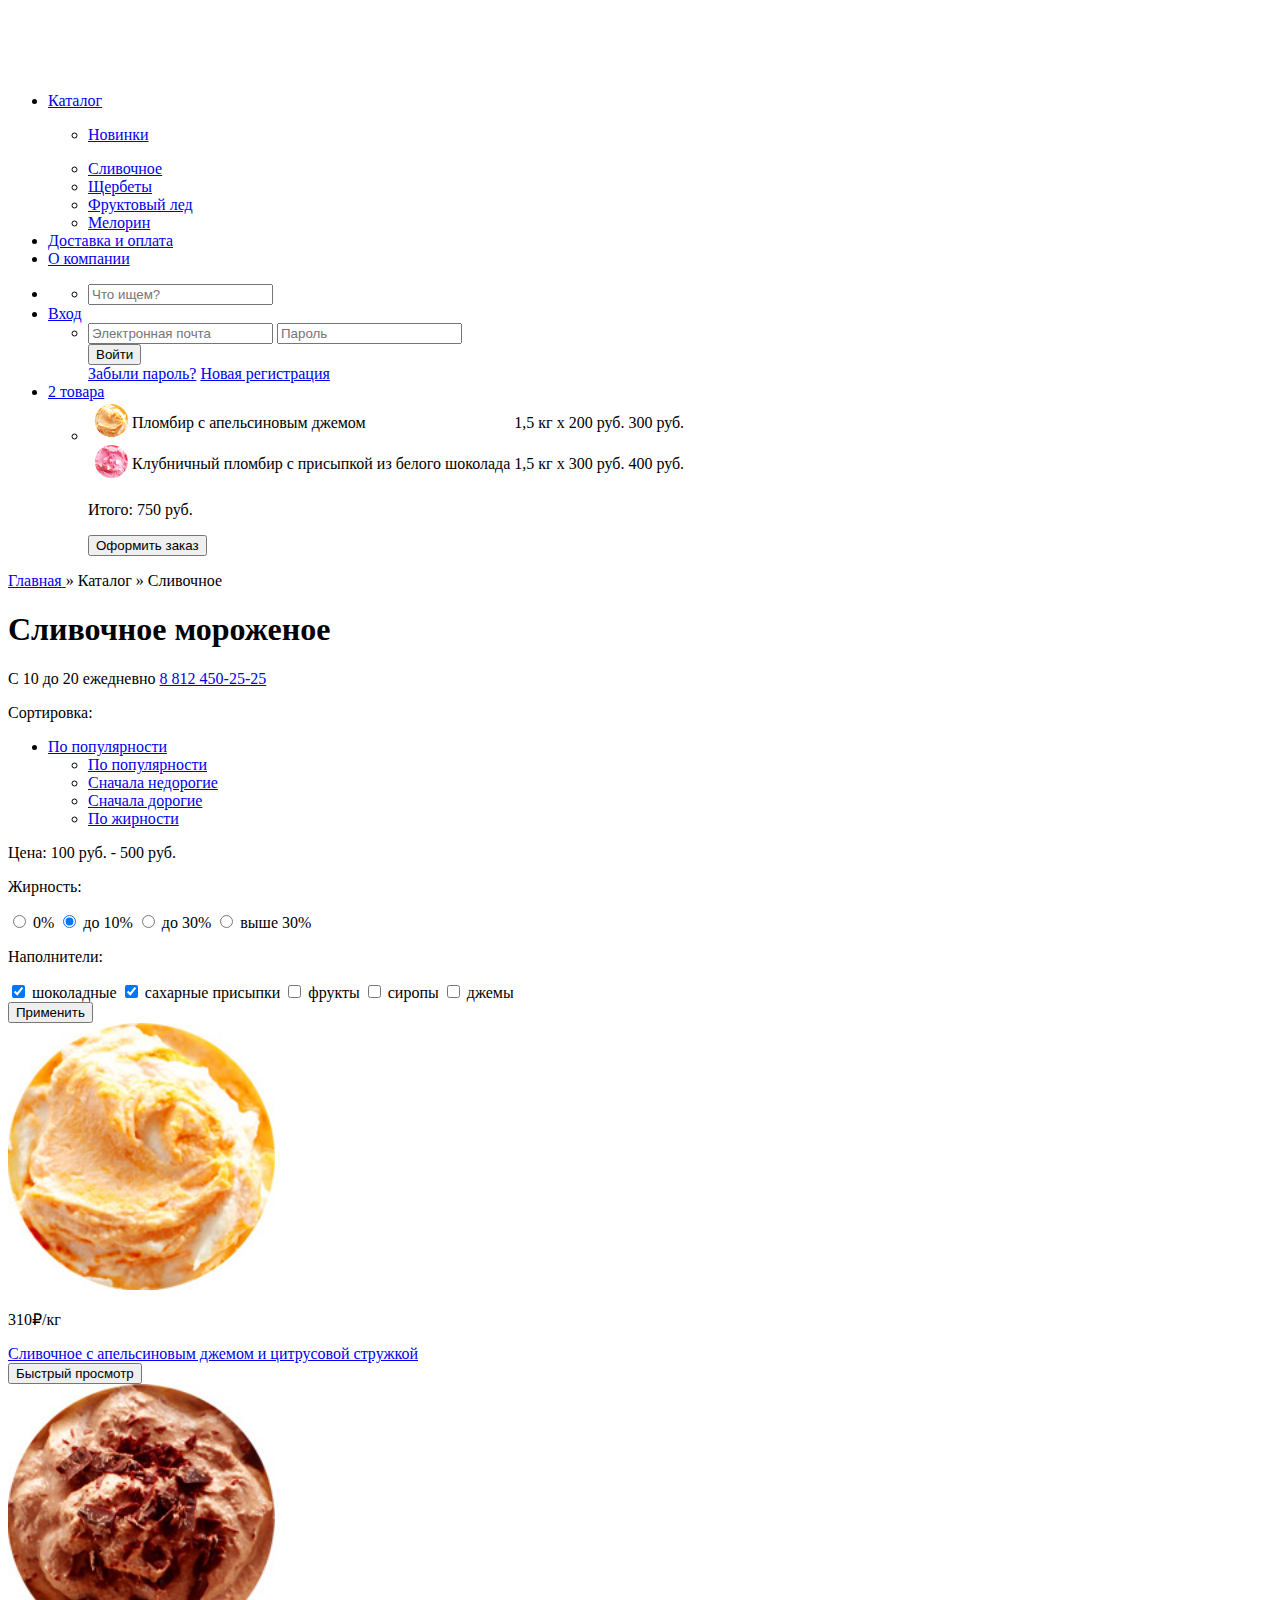
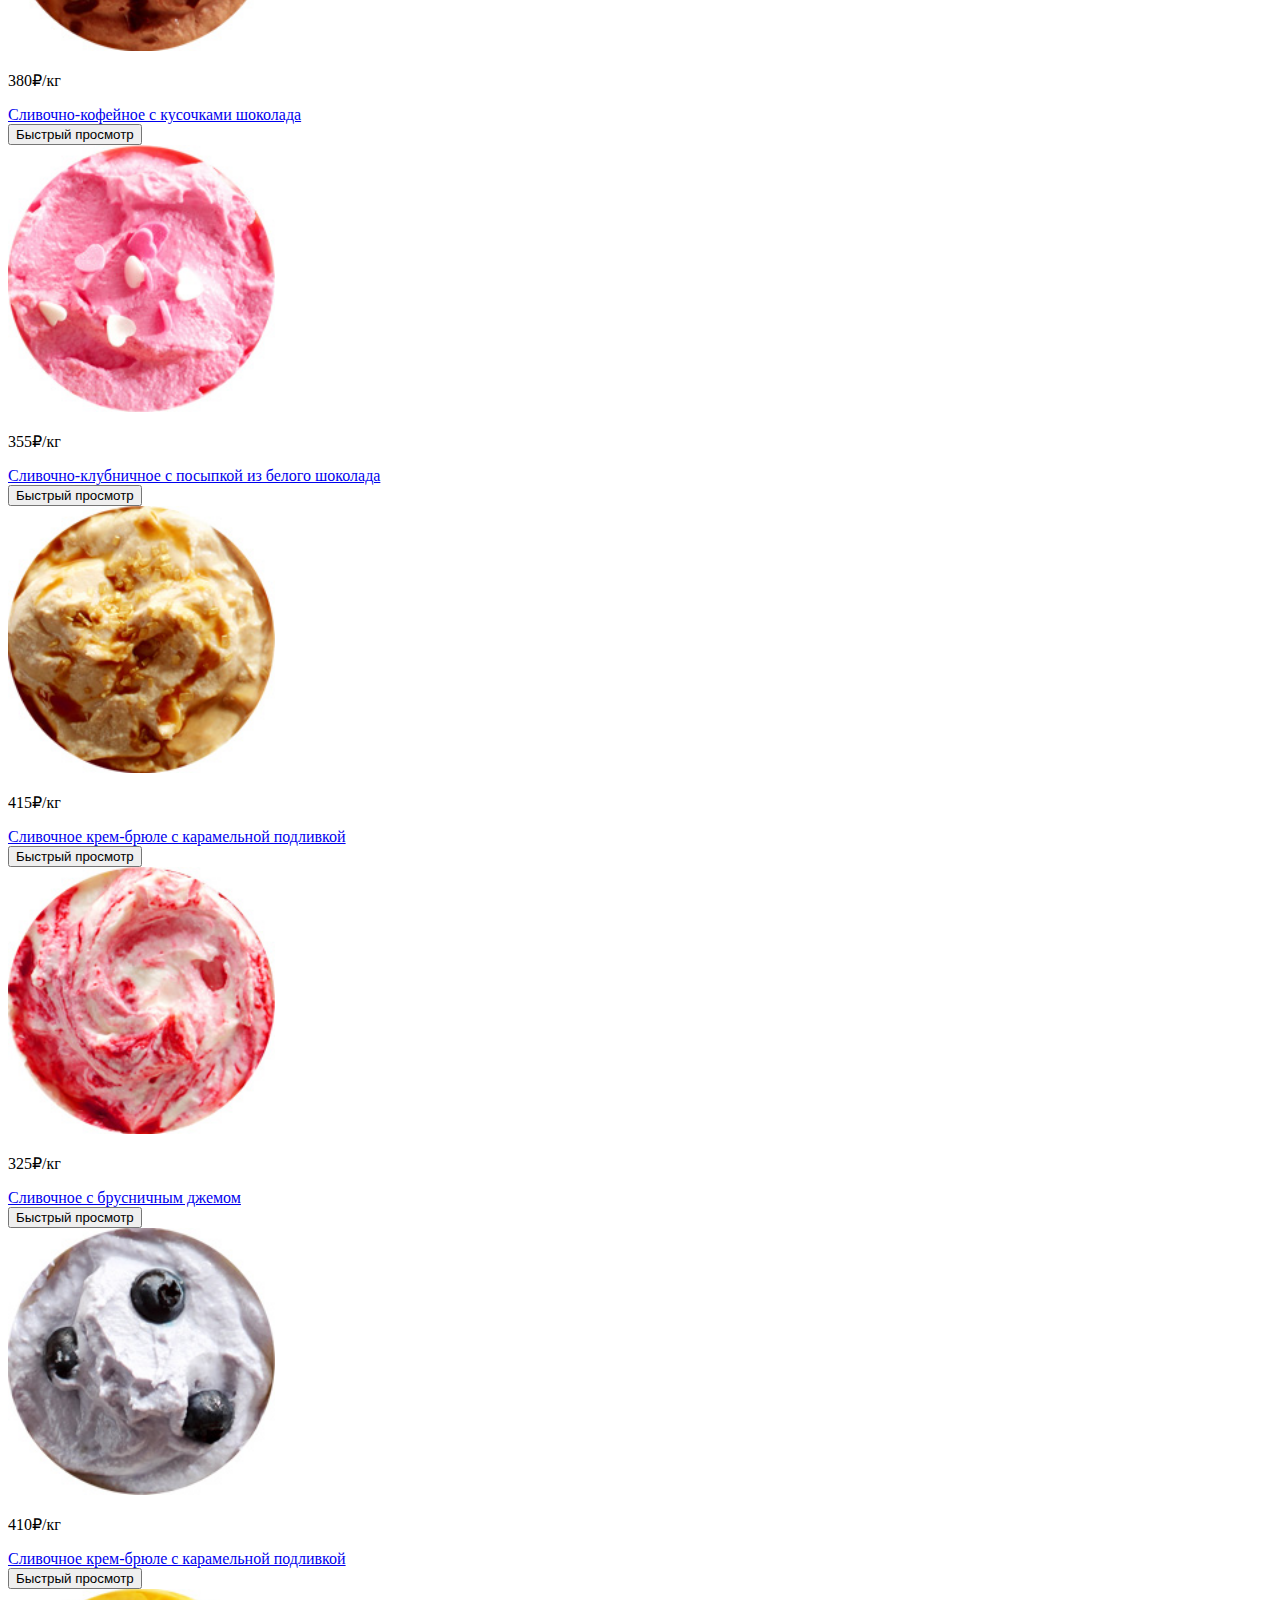
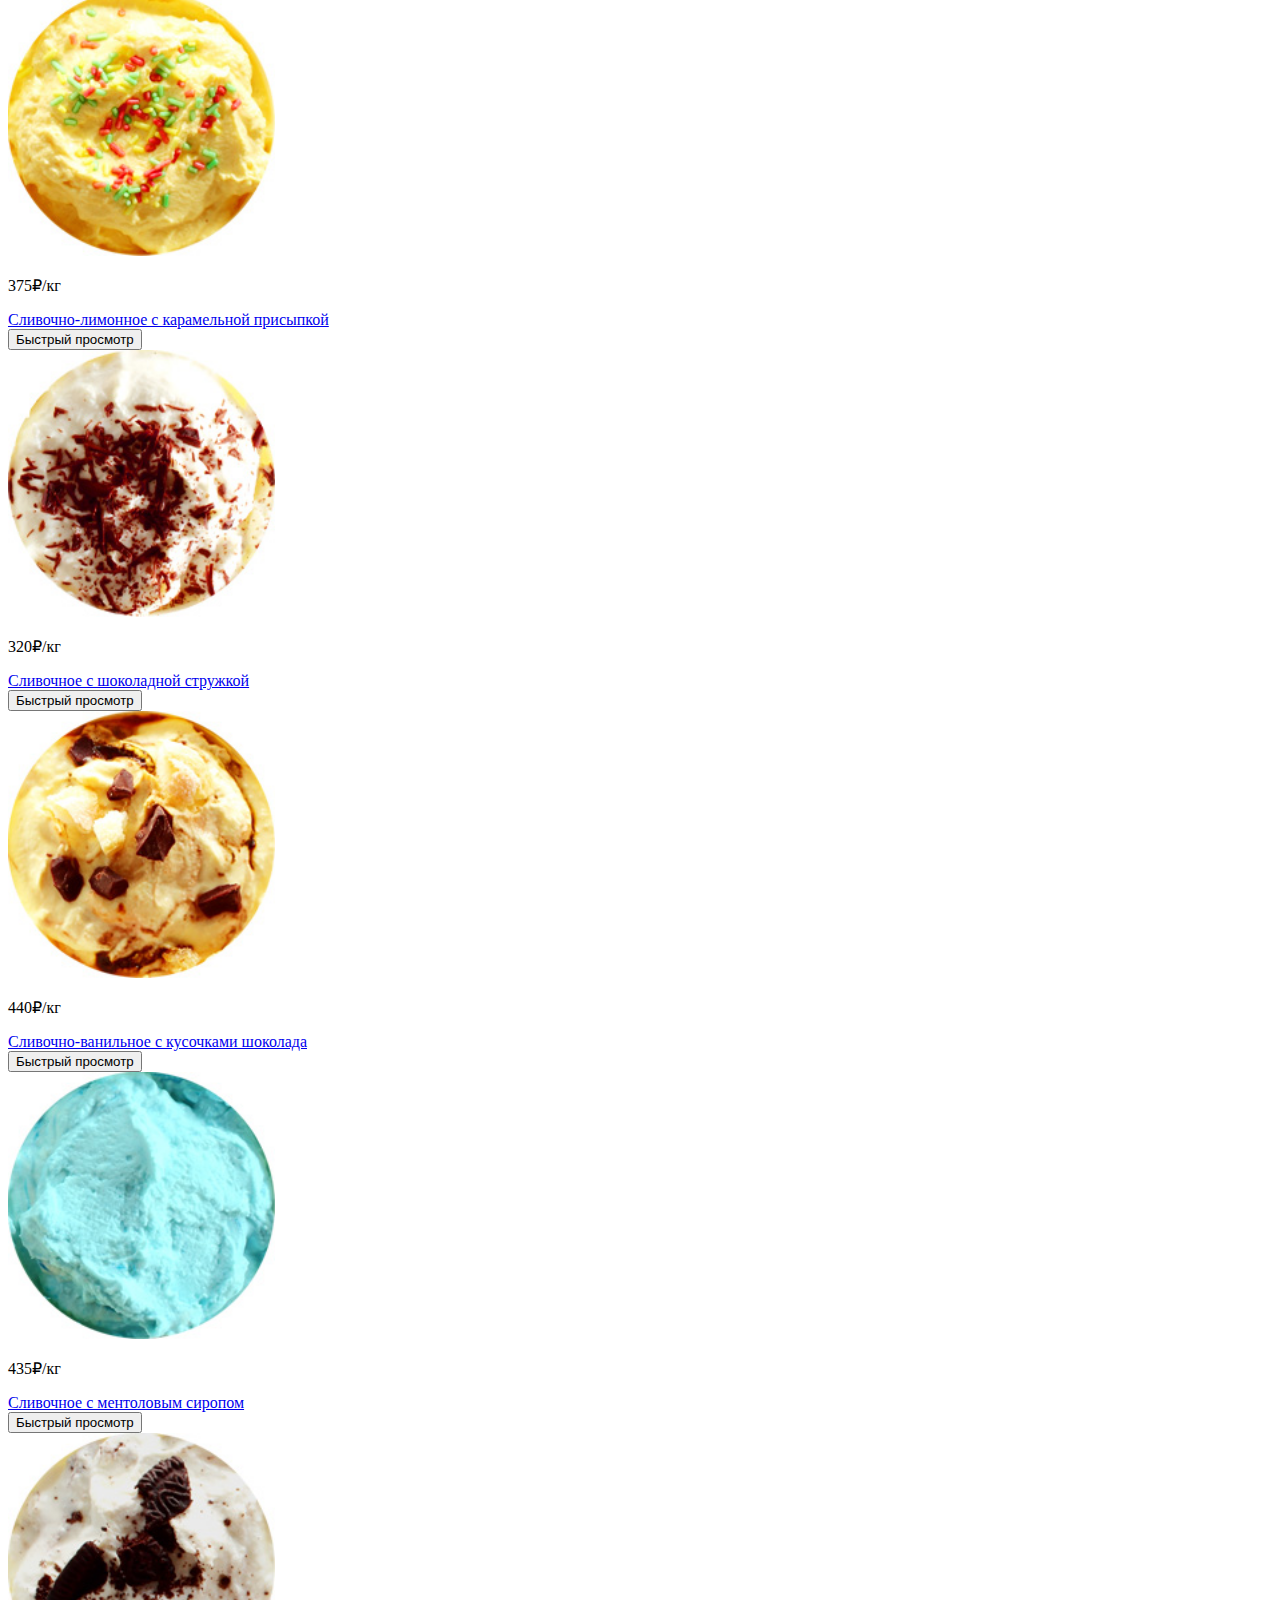
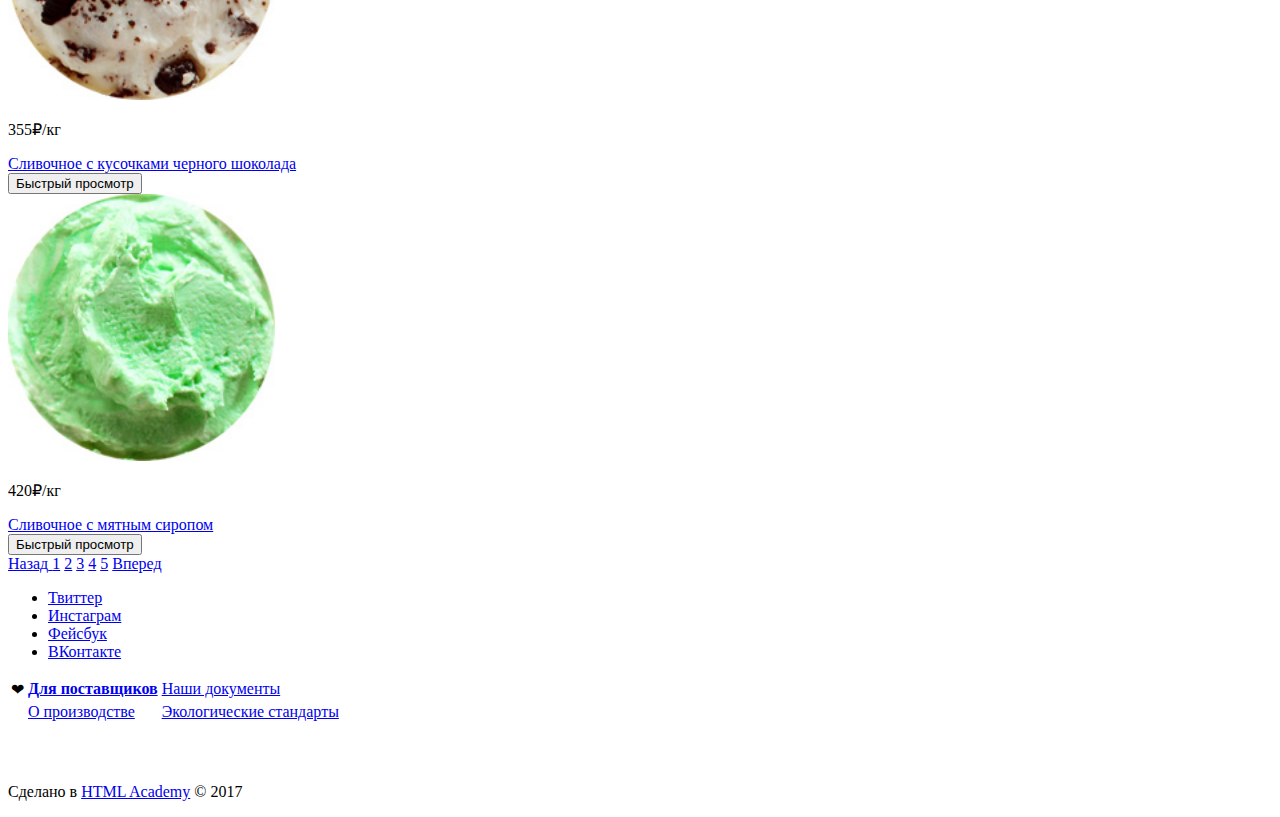
==== catalog.html @ 4f7603cc "разметка" ====
<!DOCTYPE html>
<html lang="ru">
	<head>
		<meta charset="UTF-8">
		<meta name="viewport" content="width=device-width, initial-scale=1.0">
		<meta http-equiv="X-UA-Compatible" content="ie=edge">
		<meta name="description" content="Магазин мороженого/ Собственное производство, натуральные ингридиенты.">
		<title>HTML Academy: Глейси</title>
		<link href="https://fonts.googleapis.com/css?family=Roboto:400,700&amp;subset=cyrillic" rel="stylesheet"> 
		<link href="css/normalize.css" rel="stylesheet"> 
		<link href="css/style.css" rel="stylesheet">         
	</head>
	<body>
		<div class="catalog-wrapper">
			<header class="page-header">
				<div class="container-flex">
					<div class="main-navigation-wrapper">
						<div class="container-center">
						<div class="logo">
							<a href="index.html" title="Возврат на главную страницу">
								<img src="img/Logo.svg" width="154" height="64" alt="Логотип магазина">
							</a>
						</div>
							<nav class="main-navigation">
								<ul class="site-navigation">
									<li>
										<a class="site-navigation-item check" href="#" title="Переход на страницу каталога">Каталог</a>
										<ul class="sub-menu">
											<li>
												<p>
												<a class="sub-menu-new" href="#" title="Переход в раздел новинки">Новинки</a>
												</p>
											</li>
											<li class="check-point">
												<a class="check-point-item" href="catalog.html" title="Переход в раздел сливочного мороженого">Сливочное</a>
											</li>
											<li>
												<a href="#" title="Переход в раздел щербеты">Щербеты</a>
											</li>
											<li>
												<a href="#" title="Переход в раздел фрутовый лед">Фруктовый лед</a>
											</li>
											<li>
												<a href="#" title="Переход в раздел мелорин">Мелорин</a>
											</li>
										</ul>  
									</li>
									<li>
										<a class="site-navigation-item" href="#" title="Информация о доставке и оплате" >Доставка и оплата</a>
									</li>
									<li>
										<a class="site-navigation-item" href="#" title="Информация о компании">О компании</a>
									</li>
								</ul>
							</nav>
							<nav class="user-navigation">
								<ul class="user-navigation-list">
									<li>
										<a class="search-button"  href="#" title="кнопка для вывода поля поиска"></a>	
										<ul class="form-search">
											<li>
												<form class="search-form visualy-hidden" action="https://echo.htmlacademy.ru" method="post">
													<input type="search" placeholder="Что ищем?">
												</form>
											</li>	
										</ul>								
									</li>
									<li class="login-link">
										<a class="login-link-button" href="login.html" title="кнопка для входа">Вход</a>
										<ul class="form-enter">
											<li>
												<form class="enter-form visualy-hidden" action="https://echo.htmlacademy.ru" method="post">
													<input type="email" class="email"  placeholder="Электронная почта">
													<input type="password" class="password" placeholder="Пароль">
													<div class="buttons-enter">
														<button class="button button-enter" type="submit">Войти</button>   
														<div class="button-item">                 
															<a href="#" title="Востановить пароль">Забыли пароль?</a> 
															<a href="#" title="Зарегестрироваться">Новая регистрация</a>
														</div>
													</div>  
												</form>
											</li>
										</ul>
									</li>
									<li>										
										<a class="goods" href="#" title="кнопка для просмотра корзины">2 товара</a>
										<ul class="basket-item">
											<li>
												<table>
													<tr>
														<td class="button-delete"></td>
														<td>
															<img src="img/cream/cream-1.jpg" width="33" height="33" alt="иконка выбранного мороженого">
														</td>
														<td class="basket-item-name">Пломбир с апельсиновым джемом</td>
														<td>1,5 кг х
															<span>200 руб.</span>
															</td>
														<td>300 руб.</td>
													</tr>
													<tr>
														<td class="button-delete"></td>
														<td>
															<img src="img/cream/cream-3.jpg" width="33" height="33" alt="иконка выбранного мороженого">
														</td>
														<td class="basket-item-name">Клубничный пломбир с присыпкой из белого шоколада</td>
														<td>1,5 кг х 
															<span>300 руб.</span>
														</td>
														<td>400 руб.</td>
													</tr>
												</table>
												<div class="basket-price">
													<p>Итого: 750 руб.</p>
													<button class="button place-your-order" type="button">Оформить заказ</button>
												</div>
											</li>
										</ul> 									
									</li>
								</ul>       
							</nav> 					
						<div class="info-catalog">
							<div class="navigation-point">
								<div class="navigation-point-item">
									<p class="navigation"> 
										<a href="index.html" title="Возврат на главную страницу">
											<span>Главная</span>
										</a>
										&raquo; 
										<span> Каталог</span> 
										&raquo;
										<span class="active">Сливочное</span>
									</p>
								</div>
								<h1> Сливочное мороженое</h1>
							</div>
							<div class="time">		
							<span class="work-time">С 10 до 20 ежедневно</span> 
							<span class="phone-number">
								<a href="tel:88124502525" title="телефон для связи">8 812 450-25-25</a>
							</span>
							</div>
						</div>     
					</div>
				</div>
			</div>							
			</header>
			<main>
				<header class="main-header">					
					<div class="container-form">	
						<div class="form-wrapper">			
							<form class="sort" action="https://echo.htmlacademy.ru" method="post">
								<div class="form-sort">
									<div class="form-sort-item">		
										<p>Сортировка:</p>
										<div class="background-form select-sort">			
											<ul class="select">
												<li> <a class="select-item" href="#" title="выбор пункта по полулярности"> По популярности</a>
													<ul class="sub-select">
														<li><a href="#" title="выбор пункта по полулярности">По популярности</a></li>
														<li><a href="#" title="выбор пункта сначала недорогие">Сначала недорогие</a></li>
														<li><a href="#" title="выбор пункта сначала дорогие">Сначала дорогие</a></li>
														<li><a href="#" title="выбор пункта по жирности">По жирности</a></li>
													</ul>
												</li>
											</ul>	
										</div>	
									</div>
									<div class="form-sort-item controls">															
										<p>Цена: 100 pуб. - 500 pуб.</p>				
										<div class="background-form form-scale">
											<div class="scale">
												<div class="bar" style="margin-left: 20%; width: 50%"></div>
											</div>
											<div class="toggle toggle-min" tabindex="0"></div>
											<div class="toggle toggle-max" tabindex="0"></div>										
										</div>	
									</div>
									<div class="form-sort-item">
										<div class="fat-content">
											<p>Жирность:</p>
											<div class="background-form form-fat-content">
												<label>
													<input class="visually-hidden radio-button" type="radio" name="fat-content" value="0">
													<span class="radio-custom"></span>
													0%
												</label>
												<label>
													<input class="visually-hidden radio-button" type="radio" name="fat-content" value="10" checked>
													<span class="radio-custom"></span>
													до 10%
												</label>
												<label>
													<input class="visually-hidden radio-button" type="radio" name="fat-content" value="-30">
													<span class="radio-custom"></span>
													до 30%
												</label>
												<label>
													<input  class="visually-hidden radio-button" type="radio" name="fat-content" value="+30">
													<span class="radio-custom"></span>
													выше 30%
												</label>
											</div>	
										</div>
									</div>	
								</div>
								<div class="form-filter">
									<div class="form-filter-item">
										<div class="filter">
											<p>Наполнители:</p>
											<div class="background-form form-filter-checkbox">
												<label>
													<input class="visually-hidden filter-input-checkbox" type="checkbox" name="chocolate" checked>
													<span class="input-custom"></span>
													шоколадные
												</label>
												<label>
													<input class="visually-hidden filter-input-checkbox" type="checkbox" name="sugar" checked>
													<span class="input-custom"></span>
													сахарные присыпки
												</label>
												<label>
													<input class="visually-hidden filter-input-checkbox" type="checkbox" name="fruits">
													<span class="input-custom"></span>
													фрукты
												</label>
												<label>
													<input class="visually-hidden filter-input-checkbox" type="checkbox" name="syrup">
													<span class="input-custom"></span>
													сиропы
												</label>
												<label>
													<input class="visually-hidden filter-input-checkbox" type="checkbox" name="jam">
													<span class="input-custom"></span>
													джемы
												</label>
											</div>	
										</div>
									</div>
									<div class="form-filter-item">							
										<button type="submit" class="button-form">Применить</button>
									</div>	
								</div>												
							</form>					
						</div>	
					</div>				
				</header>
				<section class="assortment">
					<div class="assortment-flex assortment-flex-catalog ">
						<div class="assortment-wrapper">
							<div class="assortment-center">
								<div class="cream-container">										
									<div class="cream-img">								
										<img src="img/cream/cream-1.jpg" width="267" height="267" alt="мороженое крупным планом">
										<p>310&#8381;<span>/кг</span></p>
									</div>											
									<div class="cream cream-1">	
										<a href="#" title="Сливочное с апельсиновым джемом и цитрусовой стружкой">Сливочное с апельсиновым джемом и цитрусовой стружкой</a>
									</div>											
									<div class="cream-container-overlay">
										<button class="button cream-button" type="button">Быстрый просмотр</button>
									</div>
								</div>
								<div class="cream-container">												
									<div class="cream-img">										
										<img src="img/cream/cream-2.jpg" width="267" height="267" alt="мороженое крупным планом">
										<p>380&#8381;<span>/кг</span></p>
									</div>
									<div class="cream cream-2">											
										<a href="#" title="Сливочно-кофейное с кусочками шоколада">Сливочно-кофейное с кусочками шоколада</a>
									</div>
									<div class="cream-container-overlay">
										<button class="button cream-button" type="button">Быстрый просмотр</button>
									</div>
								</div>
								<div class="cream-container">												
									<div class="cream-img">										
										<img src="img/cream/cream-3.jpg" width="267" height="267" alt="мороженое крупным планом">
										<p>355&#8381;<span>/кг</span></p>
									</div>
									<div class="cream cream-3">											
										<a href="#" title="Сливочно-клубничное с посыпкой из белого шоколада">Сливочно-клубничное с посыпкой из белого шоколада</a>
									</div>
									<div class="cream-container-overlay">
										<button class="button cream-button" type="button">Быстрый просмотр</button>
									</div>
								</div>
								<div class="cream-container">												
									<div class="cream-img">										
										<img src="img/cream/cream-4.jpg" width="267" height="267" alt="мороженое крупным планом">
										<p>415&#8381;<span>/кг</span></p>
									</div>
									<div class="cream cream-4">											
										<a href="#" title="Сливочное крем-брюле с карамельной подливкой">Сливочное крем-брюле с карамельной подливкой</a>
									</div>
									<div class="cream-container-overlay">
										<button class="button cream-button" type="button">Быстрый просмотр</button>
									</div>
								</div>	
								<div class="cream-container">												
									<div class="cream-img">										
										<img src="img/cream/cream-5.jpg" width="267" height="267" alt="мороженое крупным планом">
										<p>325&#8381;<span>/кг</span></p>
									</div>
									<div class="cream cream-5">											
										<a href="#" title="Сливочное с брусничным джемом">Сливочное с брусничным джемом</a>
									</div>
									<div class="cream-container-overlay">
										<button class="button cream-button" type="button">Быстрый просмотр</button>
									</div>
								</div>	
								<div class="cream-container">												
									<div class="cream-img">										
										<img src="img/cream/cream-6.jpg" width="267" height="267" alt="мороженое крупным планом">
										<p>410&#8381;<span>/кг</span></p>
									</div>
									<div class="cream cream-6">											
										<a href="#" title="Сливочно-черничное с цельными ягодами черники">Сливочное крем-брюле с карамельной подливкой</a>
									</div>
									<div class="cream-container-overlay">
										<button class="button cream-button" type="button">Быстрый просмотр</button>
									</div>
								</div>		
								<div class="cream-container">												
									<div class="cream-img">										
										<img src="img/cream/cream-7.jpg" width="267" height="267" alt="мороженое крупным планом">
										<p>375&#8381;<span>/кг</span></p>
									</div>
									<div class="cream cream-7">											
										<a href="#" title="Сливочно-лимонное с карамельной присыпкой">Сливочно-лимонное с карамельной присыпкой</a>
									</div>
									<div class="cream-container-overlay">
										<button class="button cream-button" type="button">Быстрый просмотр</button>
									</div>
								</div>	
								<div class="cream-container">												
									<div class="cream-img">										
										<img src="img/cream/cream-8.jpg" width="267" height="267" alt="мороженое крупным планом">
										<p>320&#8381;<span>/кг</span></p>
									</div>
									<div class="cream cream-8">											
										<a href="#" title="Сливочное с шоколадной стружкой">Сливочное с шоколадной стружкой</a>
									</div>
									<div class="cream-container-overlay">
										<button class="button cream-button" type="button">Быстрый просмотр</button>
									</div>
								</div>	
								<div class="cream-container">												
									<div class="cream-img">										
										<img src="img/cream/cream-9.jpg" width="267" height="267" alt="мороженое крупным планом">
										<p>440&#8381;<span>/кг</span></p>
									</div>
									<div class="cream cream-9">											
										<a href="#" title="Сливочно-ванильное с кусочками шоколада">Сливочно-ванильное с кусочками шоколада</a>
									</div>
									<div class="cream-container-overlay">
										<button class="button cream-button" type="button">Быстрый просмотр</button>
									</div>
								</div>	
								<div class="cream-container">												
									<div class="cream-img">										
										<img src="img/cream/cream-10.jpg" width="267" height="267" alt="мороженое крупным планом">
										<p>435&#8381;<span>/кг</span></p>
									</div>
									<div class="cream cream-10">											
										<a href="#" title="Сливочное с ментоловым сиропом">Сливочное с ментоловым сиропом</a>
									</div>
									<div class="cream-container-overlay">
										<button class="button cream-button" type="button">Быстрый просмотр</button>
									</div>
								</div>	
								<div class="cream-container">												
									<div class="cream-img">										
										<img src="img/cream/cream-11.jpg" width="267" height="267" alt="мороженое крупным планом">
										<p>355&#8381;<span>/кг</span></p>
									</div>
									<div class="cream cream-11">											
										<a href="#" title="Сливочное с кусочками черного шоколада">Сливочное с кусочками черного шоколада</a>
									</div>
									<div class="cream-container-overlay">
										<button class="button cream-button" type="button">Быстрый просмотр</button>
									</div>
								</div>	
								<div class="cream-container">												
									<div class="cream-img">										
										<img src="img/cream/cream-12.jpg" width="267" height="267" alt="мороженое крупным планом">
										<p>420&#8381;<span>/кг</span></p>
									</div>
									<div class="cream cream-12">											
										<a href="#" title="Сливочное с мятным сиропом">Сливочное с мятным сиропом</a>
									</div>
									<div class="cream-container-overlay">
										<button class="button cream-button" type="button">Быстрый просмотр</button>
									</div>
								</div>	
							</div>			
						</div>
					</div>				
					<div class="number-page">
					<a href="#" class="page-button go" title="кнопка назад">
						<span class="visually-hidden">Назад</span>
					</a>	
					<a class="page active" href="#"  title="страница 1">1</a>
					<a class="page" href="#"  title="страница 2">2</a>
					<a class="page" href="#"  title="страница 3">3</a>
					<a class="page" href="#"  title="страница 4">4</a>
					<a class="page"  href="#" title="страница 5">5</a>	
					<a class="page-button ago" href="#" title="кнопка вперед">
						<span class="visually-hidden">Вперед</span>
					</a>	
					</div>
				</section>	
			</main>
			<footer class="page-footer">
				<div class="container-flex">
					<div class="main-navigation-wrapper wrapper-footer-catalog">
						<div class="container-center container-center-catalog ">
								<div class="social">
										<ul>
											<li >
											<a class="social-button twitter" href="#" title="твиттер магазина">
												<span class="visually-hidden">Твиттер</span>
											</a>
											</li>
											<li>
											<a class="social-button instagram" href="#" title="инстаграм магазина">
												<span class="visually-hidden">Инстаграм</span>
											</a>
											</li>
											<li>
											<a class="social-button facebook" href="#" title="Фейсбук магазина">
												<span class="visually-hidden">Фейсбук</span>
											</a>
											</li>
											<li>
											<a class="social-button vkontakte" href="#" title="Вконтакте магазина">
												<span class="visually-hidden">ВКонтакте</span>
											</a>
											</li>
										</ul>
										</div>
								<div class="table">
									<table>
										<tr>
											<td>&#10084;</td>
											<td><a href="#" title="Информация для поставщиков"><b>Для поставщиков</b></a></td>
											<td><a href="#" title="Список документов магазина">Наши документы</a></td>
										</tr>
										<tr>   
											<td></td>   
											<td><a href="#" title="Информация о производстве">О производстве</a></td>
											<td><a href="#" title="Экологические стандарты">Экологические стандарты</a></td>
										</tr>
									</table>
								</div>
								<div class="copyright">
									<a class="logo-academy" href="https://htmlacademy.ru/intensive/htmlcss" target="blank" title="Переход на сайт HTML Academy">
										<img src="img/logo-htmlacademy.svg" width="108" height="39" alt="Логотип HTML Academy">
									</a>
									<p>Сделано в 
										<a href="https://htmlacademy.ru/intensive/htmlcss" target="blank">HTML Academy</a>
										&copy; 2017
									</p>
								</div>
						</div>
					</div>
				</div>							
			</footer>
		</div>	
	</body>
</html>
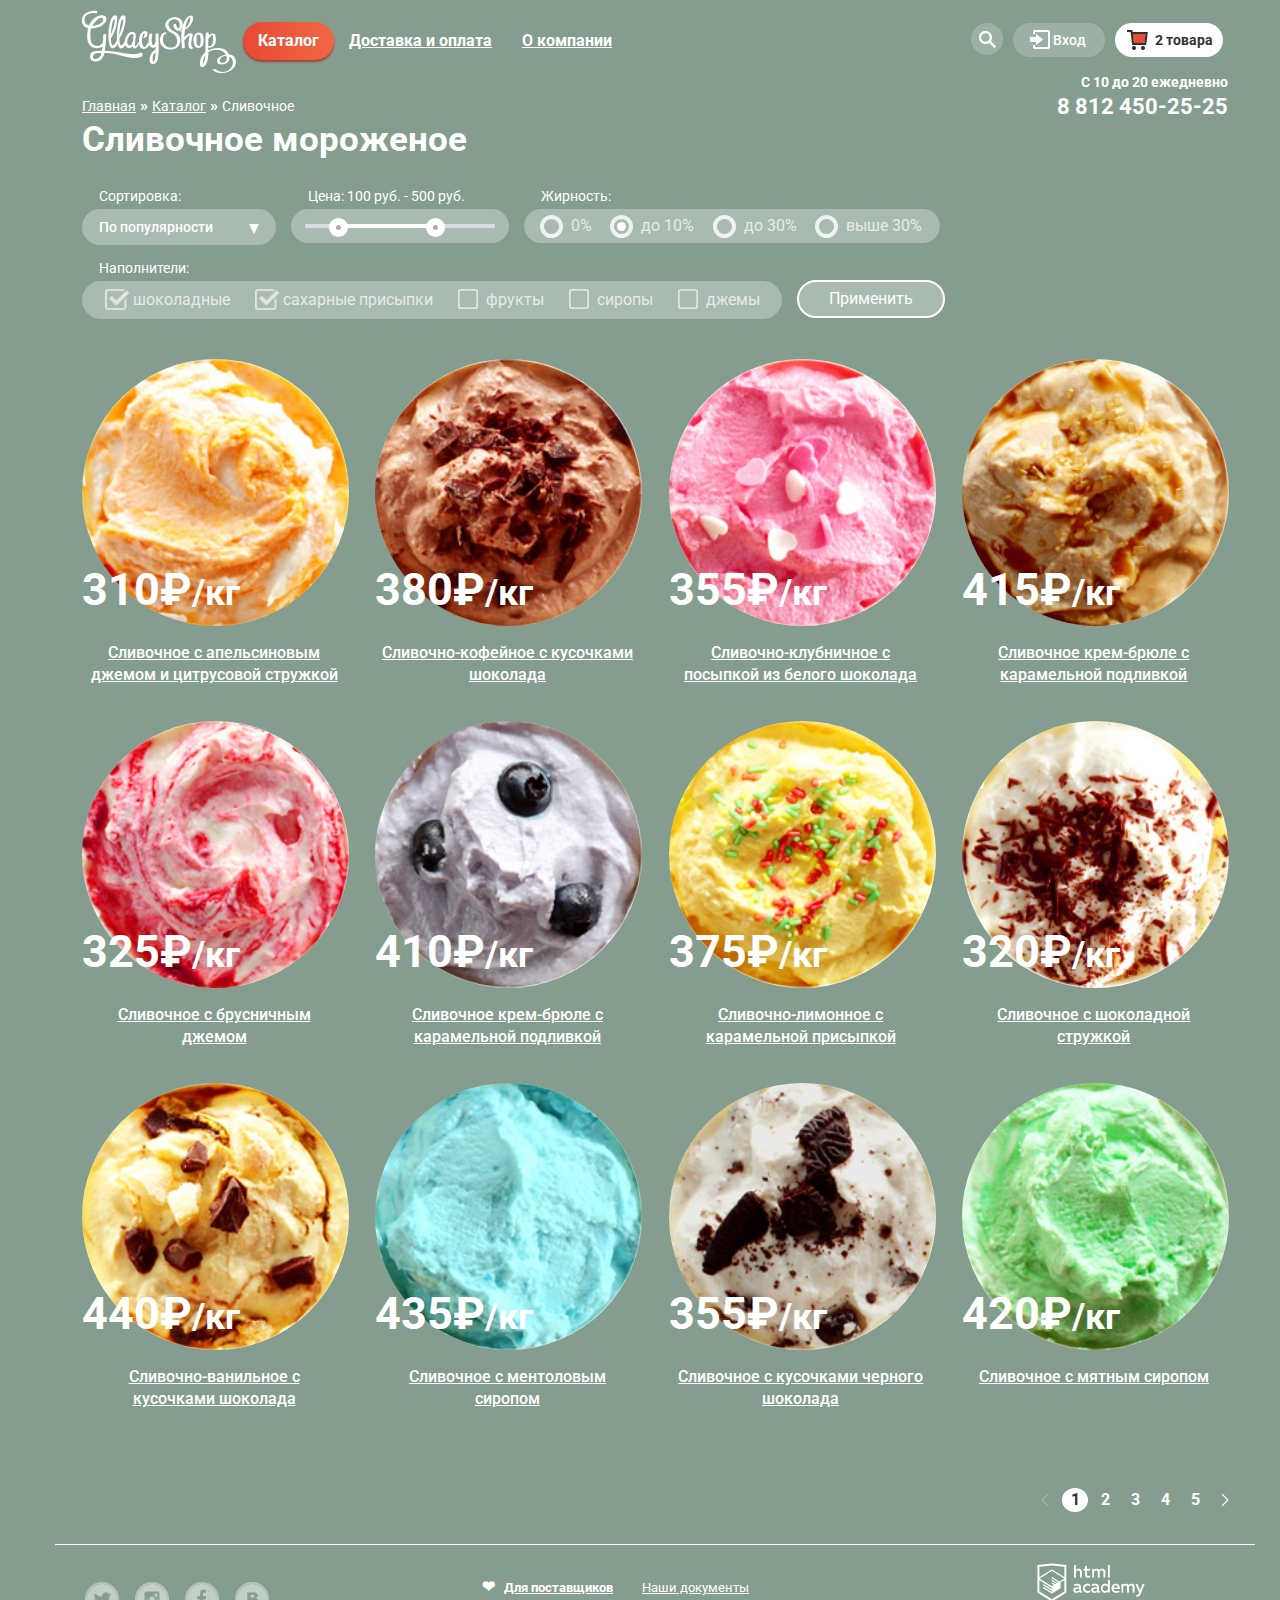
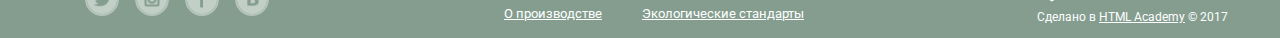
==== commit 8a5412be: "завершаение разметки" ====
--- a/catalog.html
+++ b/catalog.html
@@ -8,7 +8,7 @@
 		<title>HTML Academy: Глейси</title>
 		<link href="https://fonts.googleapis.com/css?family=Roboto:400,700&amp;subset=cyrillic" rel="stylesheet"> 
 		<link href="css/normalize.css" rel="stylesheet"> 
-		<link href="css/style.css" rel="stylesheet">         
+		<link href="css/style-min.css" rel="stylesheet">         
 	</head>
 	<body>
 		<div class="catalog-wrapper">
--- a/css/style-min.css
+++ b/css/style-min.css
@@ -0,0 +1 @@
+body{margin:0;padding:0;font-family:'Roboto', Arial, Helvetica,  sans-serif;font-size:16px;line-height:22px;font-weight:bold;color:#ffffff}.site-wrapper{min-width:1200px;margin:0 auto;padding:0 55px;background-color:#849d8f;background-image:url("../img/background/slider-1.png");background-repeat:no-repeat;background-position:top center;-webkit-transition:background-image 0.5s ease, background-color 0.5s ease;-o-transition:background-image 0.5s ease, background-color 0.5s ease;transition:background-image 0.5s ease, background-color 0.5s ease}.catalog-wrapper{width:1200px;margin:0 auto;padding:0 55px;background-color:#849d8f}.container-flex{display:-webkit-box;display:-ms-flexbox;display:flex;-webkit-box-orient:vertical;-webkit-box-direction:normal;-ms-flex-direction:column;flex-direction:column;-webkit-box-align:center;-ms-flex-align:center;align-items:center}.main-navigation-wrapper{position:relative;width:1200px}.container-center{width:1146px;margin:0 auto;padding:0 27px}.main-navigation-wrapper .container-center{display:-webkit-box;display:-ms-flexbox;display:flex;-webkit-box-pack:justify;-ms-flex-pack:justify;justify-content:space-between;-ms-flex-wrap:wrap;flex-wrap:wrap}.logo{margin-top:10px;width:154px;height:64px}header a{color:#ffffff;text-decoration:none;list-style:none}header ul{margin:0;padding:0;list-style:none}.main-navigation{position:absolute;display:-webkit-box;display:-ms-flexbox;display:flex;-ms-flex-wrap:wrap;flex-wrap:wrap;width:620px;top:0;left:188px}.site-navigation{position:relative;display:-webkit-box;display:-ms-flexbox;display:flex;-ms-flex-wrap:wrap;flex-wrap:wrap;font-size:16px;line-height:18px}.site-navigation-item{display:block;margin-top:22px;margin-bottom:0;padding:10px 15px;text-decoration:underline}.site-navigation-item:hover{color:#323232;background-color:#ffffff;border:none;border-radius:25px;text-decoration:none}.site-navigation-item:active{text-decoration:none;background-color:rgba(248, 247, 244, 0.988);-webkit-box-shadow:inset 0px 2px 1px 0px rgba(105, 105, 105, 0.004);box-shadow:inset 0px 2px 1px 0px rgba(105, 105, 105, 0.004)}.sub-menu{position:absolute;top:60px;left:0;min-width:143px;-webkit-box-sizing:content-box;box-sizing:content-box;font-size:14px;font-weight:400;line-height:16px;color:#323232;background-color:#ffffff;border-radius:5px;display:none;-webkit-box-shadow:0px 20px 20px 0px rgba(0, 0, 0, 0.4);box-shadow:0px 20px 20px 0px rgba(0, 0, 0, 0.4);z-index:999}.sub-menu li{padding:10px 0}.sub-menu .check-point{background-color:#d07058}.sub-menu li:first-child{padding:0}.sub-menu li:hover{background-color:#fbded7}.sub-menu li:first-child:hover{border-radius:5px 5px 0 0}.sub-menu li:last-child:hover{border-radius:0 0 5px 5px}.sub-menu li:active{background-color:#f6b5a5}.sub-menu li:first-child:active{border-radius:5px 5px 0 0}.sub-menu li:last-child:active{border-radius:0 0 5px 5px}.sub-menu a{padding:15px;font-size:14px;font-weight:400;line-height:16px;color:#323232;text-decoration:none}.sub-menu .sub-menu-new{font-weight:700;padding:10px}.sub-menu .check-point-item{color:#ffffff}.sub-menu p{width:133px;padding:10px 0;margin:0 auto;border-bottom:1px solid #a9bab0}.site-navigation>li:hover .sub-menu{display:block}.user-navigation{display:-webkit-box;display:-ms-flexbox;display:flex;-ms-flex-wrap:wrap;flex-wrap:wrap;-webkit-box-pack:end;-ms-flex-pack:end;justify-content:flex-end;width:290px}.user-navigation-list{display:-webkit-box;display:-ms-flexbox;display:flex;-ms-flex-wrap:wrap;flex-wrap:wrap;position:relative;font-size:14px;font-weight:500;line-height:16px}.user-navigation-list a{display:block;background-color:#ffffff33;margin-top:23px;margin-right:5px;margin-left:5px;margin-bottom:0}.user-navigation-list a:last-child{margin-right:0}.search-button{position:relative;min-width:32px;min-height:32px;background-image:url("../img/icon/search.svg");background-repeat:no-repeat;background-size:17px;background-position:50% 50%;border-radius:50%}.search-button:hover{background-color:#ffffff;background-image:url("../img/icon/search-hover.svg")}.login-link-button{position:relative;min-width:42px;padding-top:9px;padding-left:40px;padding-right:10px;padding-bottom:9px;border-radius:20px}.login-link-button:before{content:"";position:absolute;top:7px;left:17px;min-width:20px;min-height:20px;background-image:url("../img/icon/enter.svg");background-repeat:no-repeat;background-position:0 0}.login-link-button:hover:before{background-image:url("../img/icon/enter-hover.svg")}.login-link-button:hover{color:#323232;background-color:#ffffff}.basket,.goods{position:relative;min-width:50px;padding-top:9px;padding-left:40px;padding-right:10px;padding-bottom:9px;border-radius:20px}.basket:before{content:"";position:absolute;top:7px;left:15px;min-width:22px;min-height:20px;background-image:url("../img/icon/basket.svg");background-repeat:no-repeat;background-position:0 0}.user-navigation-list .goods{background-color:#ffffff;color:#323232;font-weight:700}.goods:before{content:"";position:absolute;top:7px;left:12px;min-width:22px;min-height:20px;background-image:url("../img/icon/basket-hover.svg");background-repeat:no-repeat;background-position:0 0}.info{display:-webkit-box;display:-ms-flexbox;display:flex;-webkit-box-orient:vertical;-webkit-box-direction:normal;-ms-flex-direction:column;flex-direction:column;-webkit-box-align:end;-ms-flex-align:end;align-items:flex-end;width:1146px}.work-time{font-size:14px;line-height:16px;margin-bottom:5px}.phone-number{font-size:22px;line-height:24px}.form-search{position:absolute;top:60px;right:220px;min-width:320px;min-height:50px;padding:20px 15px;display:none;-webkit-box-sizing:content-box;box-sizing:content-box}.form-search input{width:310px;padding:10px;margin:auto;-webkit-box-sizing:padding-box;box-sizing:padding-box}.search-form input:hover{-webkit-box-shadow:0 0 0 1px #c7c6c5;box-shadow:0 0 0 1px #c7c6c5}.search-form input:focus{font-weight:700;color:#323232}.search-form input:focus::-webkit-input-placeholder{color:transparent}.search-form input:focus::-moz-placeholder{color:transparent}.search-form input:focus:-moz-placeholder{color:transparent}.search-form input:focus:-ms-input-placeholder{color:transparent}.search-form input::-webkit-input-placeholder,{font-size:14px;font-weight:400;line-height:24px;color:#999999}.search-form input::-moz-placeholder{font-size:14px;font-weight:400;line-height:24px;color:#999999}.search-form input:-moz-placeholder{font-size:14px;font-weight:400;line-height:24px;color:#999999}.search-form input:-ms-input-placeholder{font-size:14px;font-weight:400;line-height:24px;color:#999999}.form-enter,.form-search{position:absolute;background-color:#f8f7f4;border-radius:5px;-webkit-box-shadow:0px 20px 20px 0px rgba(0, 0, 0, 0.4);box-shadow:0px 20px 20px 0px rgba(0, 0, 0, 0.4)}.form-enter input,.form-search input{border:1px solid #d3d3d2;border-radius:5px}.user-navigation-list>li:hover .form-search{display:block}.form-enter{display:-webkit-box;display:-ms-flexbox;display:flex;-webkit-box-orient:vertical;-webkit-box-direction:normal;-ms-flex-direction:column;flex-direction:column;position:absolute;top:60px;right:110px;min-width:277px;min-height:214px;-webkit-box-sizing:content-box;box-sizing:content-box;z-index:999;display:none}.form-enter input{width:240px;padding:10px 15px;margin:20px;-webkit-box-sizing:border-box;box-sizing:border-box}.form-enter input:hover{-webkit-box-shadow:0 0 0 1px #c7c6c5;box-shadow:0 0 0 1px #c7c6c5}.form-enter input:focus{font-weight:700;color:#323232}.form-enter input:focus::-webkit-input-placeholder{color:transparent}.form-enter input:focus::-moz-placeholder{color:transparent}.form-enter input:focus:-moz-placeholder{color:transparent}.form-enter input:focus:-ms-input-placeholder{color:transparent}.form-enter input::-webkit-input-placeholder,{font-size:14px;font-weight:400;line-height:24px;color:#999999}.form-enter input::-moz-placeholder{font-size:14px;font-weight:400;line-height:24px;color:#999999}.form-enter input:-moz-placeholder{font-size:14px;font-weight:400;line-height:24px;color:#999999}.form-enter input:-ms-input-placeholder{font-size:14px;font-weight:400;line-height:24px;color:#999999}.form-enter input:first-child{margin-bottom:0}.form-enter a{font-size:13px;font-weight:400;line-height:16px;color:#323232;text-decoration:underline}.enter a:hover{color:#e84d37;text-decoration:none}.enter a:active{color:#e84d37;text-decoration:underline}.buttons-enter{position:relative}.button-item{position:absolute;top:-10px;left:110px;padding:0;margin-left:10px}.button-item a{padding:10px;margin:0}.button-item a:first-child{padding-bottom:0}.button-enter{font-weight:700;padding:15px 25px;margin-top:0;margin-bottom:20px;margin-left:20px;margin-right:20px}.user-navigation-list>li:hover .form-enter{display:block}.basket-item{display:-webkit-box;display:-ms-flexbox;display:flex;-webkit-box-orient:vertical;-webkit-box-direction:normal;-ms-flex-direction:column;flex-direction:column;-webkit-box-align:center;-ms-flex-align:center;align-items:center;position:absolute;top:60px;right:0;width:510px;padding:20px;font-size:13px;line-height:16px;color:#323232;background-color:#f8f7f4;border-radius:10px;z-index:999;display:none}.basket-item table{border-collapse:collapse;border-bottom:2px solid #ccccc9}.button-delete{display:block;width:11px;height:11px;background-image:url("../img/icon/delete.png");background-repeat:no-repeat;background-size:content;background-position:50%}.basket-item-name{width:220px}.basket-item td{padding:10px}.basket-item img{border-radius:50%}.basket-item span{color:#b2b2b1}.basket-item button{font-weight:700;padding:10px 15px}.basket-item p{font-weight:700}.basket-price{display:-webkit-box;display:-ms-flexbox;display:flex;-webkit-box-orient:vertical;-webkit-box-direction:normal;-ms-flex-direction:column;flex-direction:column;-webkit-box-align:end;-ms-flex-align:end;align-items:flex-end}.user-navigation-list>li:hover .basket-item{display:block}.container-promo{width:1200px}.container-flex{display:-webkit-box;display:-ms-flexbox;display:flex;-webkit-box-orient:vertical;-webkit-box-direction:normal;-ms-flex-direction:column;flex-direction:column;-webkit-box-align:center;-ms-flex-align:center;align-items:center}.container-wrapper{position:relative;width:1200px}.container-center{width:1146px;margin:0 auto;padding:0 27px}.container-wrapper .container-center{display:-webkit-box;display:-ms-flexbox;display:flex;-webkit-box-pack:justify;-ms-flex-pack:justify;justify-content:space-between;-ms-flex-wrap:wrap;flex-wrap:wrap}.promo{position:relative;width:1146px;margin:0 auto;padding-top:275px;margin-bottom:40px;text-align:center;color:#ffffff}.slider-list{margin:0;padding:0;list-style:none}.slide-title{width:700px;margin:0 auto;margin-bottom:27px;font-size:60px;line-height:60px;font-weight:800}.slider-item a{display:inline-block;padding:10px 42px;font-weight:600;font-size:32px;line-height:44px;text-align:center;color:#ffffff;vertical-align:top;text-decoration:none;text-shadow:0 2px 5px rgba(160, 32, 11, 0.76);background:#f26843;background:-webkit-gradient(linear, left top, left bottom, from(#f26843), to(#e74a35));background:-webkit-linear-gradient(top, #f26843 0%, #e74a35 100%);background:-o-linear-gradient(top, #f26843 0%, #e74a35 100%);background:linear-gradient(to bottom, #f26843 0%, #e74a35 100%);border-radius:50px;-webkit-box-shadow:0 2px 2px rgba(172, 16, 0, 0.64);box-shadow:0 2px 2px rgba(172, 16, 0, 0.64);border:none;cursor:pointer}.slide-button:hover{background:-webkit-gradient(linear, left top, left bottom, from(#f58669), to(#ec6f5e));background:-webkit-linear-gradient(top, #f58669 0%, #ec6f5e 100%);background:-o-linear-gradient(top, #f58669 0%, #ec6f5e 100%);background:linear-gradient(to bottom, #f58669 0%, #ec6f5e 100%);-webkit-box-shadow:0 2px 2px rgba(172, 16, 0, 1);box-shadow:0 2px 2px rgba(172, 16, 0, 1)}.slide-button:active{background:-webkit-gradient(linear, left top, left bottom, from(#d84732), to(#e1613e));background:-webkit-linear-gradient(top, #d84732 0%, #e1613e 100%);background:-o-linear-gradient(top, #d84732 0%, #e1613e 100%);background:linear-gradient(to bottom, #d84732 0%, #e1613e 100%);-webkit-box-shadow:inset 0 2px 2px rgba(172, 16, 0, 1);box-shadow:inset 0 2px 2px rgba(172, 16, 0, 1)}.slider-controls label{display:inline-block;width:17px;height:17px;margin-right:8px;vertical-align:top;background-color:transparent;border:2px solid #ffffff;border-radius:50%;cursor:pointer}.slider-controls{position:absolute;bottom:20px;z-index:20;font-size:0}.slide{display:none}.site-wrapper:after,.site-wrapper:before{content:"";visibility:hidden}.site-wrapper:before{background-image:url("../img/background/slider-2.png");background-size:1045px}.site-wrapper:after{background-image:url("../img/background/slider-3.png");background-size:1045px}.product-1:checked~.site-wrapper{background-color:#849d8f;background-image:url("../img/background/slider-1.png");background-size:1045px}.product-2:checked~.site-wrapper{background-color:#8996a6;background-image:url("../img/background/slider-2.png");background-size:1045px}.product-3:checked~.site-wrapper{background-color:#9d8b84;background-image:url("../img/background/slider-3.png");background-size:1045px}.product-1:checked~.site-wrapper .slide-1,.product-2:checked~.site-wrapper .slide-2,.product-3:checked~.site-wrapper .slide-3{display:block}.product-1:checked~.site-wrapper label[for=product1],.product-2:checked~.site-wrapper label[for=product2],.product-3:checked~.site-wrapper label[for=product3]{background-color:#ffffff}.product-1:hover~.site-wrapper label[for=product1],.product-2:hover~.site-wrapper label[for=product2],.product-3:hover~.site-wrapper label[for=product3]{background-color:rgba(255,255,255, 0.4)}.product-1:focus~.site-wrapper label[for=product1],label[for=product-1]:active{outline:rgb(59, 153, 252) auto 5px}.product-2:focus~.site-wrapper label[for=product2],label[for=product-2]:active{outline:rgb(59, 153, 252) auto 5px}.product-3:focus~.site-wrapper label[for=product3],label[for=product-3]:active{outline:rgb(59, 153, 252) auto 5px}.special-offer-flex{display:-webkit-box;display:-ms-flexbox;display:flex;-webkit-box-orient:vertical;-webkit-box-direction:normal;-ms-flex-direction:column;flex-direction:column;-webkit-box-align:center;-ms-flex-align:center;align-items:center}.special-offer-wrapper{position:relative;width:1200px;margin-bottom:35px}.special-offer-center{width:1146px;margin:0 auto}.special-offer-wrapper .special-offer-center{display:-webkit-box;display:-ms-flexbox;display:flex;-webkit-box-pack:justify;-ms-flex-pack:justify;justify-content:space-between;-ms-flex-wrap:wrap;flex-wrap:wrap}.special-offer h2{margin-top:14px;margin-left:19px;margin-right:18px;margin-bottom:16px;font-size:35px;line-height:41px}.special-offer-raspberry{width:560px;padding-top:5px;background-image:url("../img/background/raspberry-bg.jpg");background-repeat:no-repeat;background-size:cover;background-color:#ad5273;border-radius:15px}.special-offer-chocolate{width:560px;min-height:230px;padding-top:5px;background-image:url("../img/background/chocolate-bg.jpg");background-repeat:no-repeat;background-size:cover;background-color:#5e3620;border-radius:15px}.special-offer-text{margin-bottom:40px;margin:10px 20px;font-size:18px;line-height:22px}.button-chocolate,.button-raspberry{padding:11px 23px}.button-chocolate-container,.button-raspberry-container{display:-webkit-box;display:-ms-flexbox;display:flex;-webkit-box-pack:end;-ms-flex-pack:end;justify-content:flex-end;padding-top:32px;padding-left:20px;padding-right:20px;padding-bottom:24px;font-size:18px;line-height:24px}.button{font:inherit;text-align:center;color:#ffffff;vertical-align:middle;background-color:#ec573b;border:none;border-radius:25px;background-image:-webkit-gradient( linear, left top, right top, from(rgb(231,74,53)), to(rgb(242,104,67)));background-image:-webkit-linear-gradient( left, rgb(231,74,53) 0%, rgb(242,104,67) 100%);background-image:-o-linear-gradient( left, rgb(231,74,53) 0%, rgb(242,104,67) 100%);background-image:linear-gradient( 90deg, rgb(231,74,53) 0%, rgb(242,104,67) 100%);-webkit-box-shadow:0px 2px 2px 0px rgba(172, 16, 0, 0.64);box-shadow:0px 2px 2px 0px rgba(172, 16, 0, 0.64)}.button:hover{background:-webkit-gradient(linear, left top, left bottom, from(#f58669), to(#ec6f5e));background:-webkit-linear-gradient(top, #f58669 0%, #ec6f5e 100%);background:-o-linear-gradient(top, #f58669 0%, #ec6f5e 100%);background:linear-gradient(to bottom, #f58669 0%, #ec6f5e 100%);-webkit-box-shadow:0 2px 2px rgba(172, 16, 0, 1);box-shadow:0 2px 2px rgba(172, 16, 0, 1)}.button:active{background:-webkit-gradient(linear, left top, left bottom, from(#d84732), to(#e1613e));background:-webkit-linear-gradient(top, #d84732 0%, #e1613e 100%);background:-o-linear-gradient(top, #d84732 0%, #e1613e 100%);background:linear-gradient(to bottom, #d84732 0%, #e1613e 100%);-webkit-box-shadow:inset 0 2px 2px rgba(172, 16, 0, 1);box-shadow:inset 0 2px 2px rgba(172, 16, 0, 1)}.cream-container{position:relative}.cream-img,.cream-prop{position:relative;-webkit-box-sizing:border-box;box-sizing:border-box}.cream-img img{border-radius:50%}.cream-img p{position:absolute;bottom:-4px;left:10px;font-size:45px;line-height:45px;z-index:997}.cream-prop{z-index:999}.cream-container-overlay{position:absolute;top:0;left:0;right:0;bottom:0;z-index:998;background-color:rgba(255,255,255, 0);border-radius:10px;-webkit-transition:all 0.3s ease-in-out;-o-transition:all 0.3s ease-in-out;transition:all 0.3s ease-in-out;height:100%;min-height:100%}.cream-container:hover .cream-container-overlay{position:absolute;top:0;left:-13px;width:293px;min-height:410px;border-radius:10px;background-color:rgba(255,255,255, 0.4);-webkit-transform:scale(1.2) 0.3s ease-in-out;-ms-transform:scale(1.2) 0.3s ease-in-out;transform:scale(1.2) 0.3s ease-in-out}.cream-container{position:relative}.cream-button{position:absolute;bottom:20px;left:55px;padding:10px 15px;visibility:hidden;opacity:0;-webkit-transition:all 0.3s ease-in-out;-o-transition:all 0.3s ease-in-out;transition:all 0.3s ease-in-out}.cream-container:hover .cream-button{visibility:visible;opacity:1;text-align:center}.cream-img img{border-radius:50%}.cream{position:relative;width:254px;margin-top:10px;padding-left:5px;padding-right:5px;text-align:center;margin-bottom:20px;z-index:999}.cream-img p{position:absolute;bottom:-29px;left:0;font-size:45px;line-height:45px}.cream-img span{font-size:36px;line-height:45px}.sticker{position:absolute;width:61px;height:61px;background-image:url("../img/icon/sticker.svg");background-repeat:no-repeat;background-size:contain}.cream a{font-size:16px;line-height:22px;font-weight:500;color:#ffffff}.cream a:hover{color:#ffbc9e;text-decoration:none}.cream a:active{color:#ffbc9e;text-decoration:underline}.container-about-us{display:-webkit-box;display:-ms-flexbox;display:flex;-webkit-box-orient:vertical;-webkit-box-direction:normal;-ms-flex-direction:column;flex-direction:column;width:1200px}.container-column{display:-webkit-box;display:-ms-flexbox;display:flex;-ms-flex-wrap:wrap;flex-wrap:wrap}.container-about-us{width:1100px;padding:27px 20px;margin:0 auto;margin-bottom:35px;color:#323232;background-color:#f0e7d3;background-image:url("../img/background/about-us-bg.jpg");background-repeat:no-repeat;background-size:cover;border-radius:15px}.container-about-us h1{font-size:24px;line-height:30px;margin:0;padding-bottom:2px}.about-us p{position:relative;width:470px;padding-left:95px;margin-bottom:0;font-size:16px;line-height:22px;font-weight:400px}.container-column .icon-cream,.container-column .icon-foliage{padding-left:55px}.container-column .icon-foliage,.container-column .icon-thermometer{margin-top:23px}.icon:before{content:"";display:block;position:absolute;width:50px;height:50px;background-repeat:no-repeat;background-size:contain;border-radius:50%}.icon-cow:before{background-image:url("../img/icon/cow.svg");top:-10px;left:38px}.icon-cream:before{background-image:url("../img/icon/cream-icon.svg");top:-10px;left:-2px}.icon-foliage:before{background-image:url("../img/icon/foliage.svg");top:-11px;left:-2px}.icon-thermometer:before{background-image:url("../img/icon/thermomiter.svg");top:-11px;left:38px}.container-blog{display:-webkit-box;display:-ms-flexbox;display:flex;-webkit-box-orient:vertical;-webkit-box-direction:normal;-ms-flex-direction:column;flex-direction:column;-webkit-box-align:center;-ms-flex-align:center;align-items:center}.wrapper-blog{min-width:1200px}.center-blog{min-width:1147px;margin:0 auto;padding:0 27px;margin-bottom:37px}.wrapper-blog .center-blog{display:-webkit-box;display:-ms-flexbox;display:flex;-webkit-box-pack:justify;-ms-flex-pack:justify;justify-content:space-between;-ms-flex-wrap:wrap;flex-wrap:wrap}.article{margin-top:3px;margin-bottom:3px}article p{margin-top:0;margin-bottom:3px;font-size:16px;line-height:22px;font-weight:500;color:#5a5a5a}article h2{width:285px;margin:0}article a{font-size:24px;line-height:30px;color:#353535;text-decoration:underline}.blog{width:523px;padding:28px 19px;background-color:#ffffff;background-image:url("../img/background/article-bg.jpg");background-repeat:no-repeat;background-size:150%;background-position:10% 40%;border-radius:15px}.container-fon{position:relative;width:560px;height:225px;background-image:url("../img/background/form-bg.svg");background-size:cover;background-color:#ffffff;border-radius:15px}.subscription-mail{position:absolute;top:5px;left:5px;-webkit-box-sizing:border-box;box-sizing:border-box;width:550px;height:215px;border-radius:15px;background-color:#f8f7f4;padding:20px 20px}.subscription-mail p{min-width:360px;margin-bottom:15px;font-size:16px;line-height:22px;font-weight:400;color:#5a5a5a}.subscription-mail input{margin-top:21px;padding:10px 15px;width:369px;border:1px solid #c7c6c5;border-radius:5px;color:#c7c6c5;-webkit-box-sizing:border-box;box-sizing:border-box}.subscription-mail input:hover{-webkit-box-shadow:0 0 0 1px #c7c6c5;box-shadow:0 0 0 1px #c7c6c5}.subscription-mail input:focus{font-weight:700;color:#323232}.subscription-mail input:focus::-webkit-input-placeholder{color:transparent}.subscription-mail input:focus::-moz-placeholder{color:transparent}.subscription-mail input:focus:-moz-placeholder{color:transparent}.subscription-mail input:focus:-ms-input-placeholder{color:transparent}.subscription-mail input::-webkit-input-placeholder,{font-size:14px;font-weight:400;line-height:24px;color:#999999}.subscription-mail input::-moz-placeholder{font-size:14px;font-weight:400;line-height:24px;color:#999999}.subscription-mail input:-moz-placeholder{font-size:14px;font-weight:400;line-height:24px;color:#999999}.subscription-mail input:-ms-input-placeholder{font-size:14px;font-weight:400;line-height:24px;color:#999999}.subscription-mail button{padding:10px 17px;margin-left:10px;font-size:18px;line-height:24px}.container-location{display:-webkit-box;display:-ms-flexbox;display:flex;-webkit-box-orient:vertical;-webkit-box-direction:normal;-ms-flex-direction:column;flex-direction:column;-webkit-box-align:center;-ms-flex-align:center;align-items:center}.wrapper-location{min-width:1200px}.center-location{min-width:1147px;margin:0 auto;padding:0 27px;margin-bottom:15px}.wrapper-location .center-location{display:-webkit-box;display:-ms-flexbox;display:flex;-webkit-box-pack:justify;-ms-flex-pack:justify;justify-content:space-between;-ms-flex-wrap:wrap;flex-wrap:wrap}.location{position:relative;width:1200px;height:430px}.location iframe{width:1200px;height:430px;position:relative;top:0;left:0;z-index:5;border:none}.location-image{position:absolute;padding:0;margin:0;top:0;left:0;z-index:1}.block-address{display:-webkit-box;display:-ms-flexbox;display:flex;-webkit-box-orient:vertical;-webkit-box-direction:normal;-ms-flex-direction:column;flex-direction:column;position:absolute;top:65px;right:25px;padding:27px;width:250px;color:#323232;background-color:#fdfdfd;border-radius:15px;z-index:6}.block-address-item{font-size:14px;line-height:20px;font-weight:400;margin:0}.block-address-info,.block-address-info a{margin:0;font-size:18px;line-height:24px;color:#323232;text-decoration:none}.block-address p:first-child{width:150px}.block-address p:nth-child(2),.block-address p:nth-child(5){margin-bottom:25px}.feedback-button{padding:12px 20px;text-decoration:none;font-size:18px;line-height:24px}.modal{position:fixed;top:150px;left:50%;margin-left:-200px;z-index:9999;display:none}.modal-overlay{position:fixed;top:0;left:0;width:100%;height:100%;background-color:rgba(0, 0, 0, 0.5);z-index:9997;display:none}.modal-show{display:block;-webkit-animation:bounce 0.6s;animation:bounce 0.6s}.modal-close{position:absolute;top:15px;right:15px;width:20px;height:20px;font-size:0;background-color:#f8f7f4;border:0;cursor:pointer}.modal-close:after,.modal-close:before{content:"";top:15px;left:20px;position:absolute;width:20px;height:3px;background-color:#323232}.modal-close:before{-webkit-transform:rotate(45deg);-ms-transform:rotate(45deg);transform:rotate(45deg)}.modal-close:after{-webkit-transform:rotate(-45deg);-ms-transform:rotate(-45deg);transform:rotate(-45deg)}.feedback-form{display:-webkit-box;display:-ms-flexbox;display:flex;-webkit-box-orient:vertical;-webkit-box-direction:normal;-ms-flex-direction:column;flex-direction:column;-webkit-box-align:start;-ms-flex-align:start;align-items:flex-start;padding:20px 25px;width:420px;background-color:#f8f7f4;border-radius:10px;-webkit-box-sizing:content-box;box-sizing:content-box}.feedback-form legend{font-size:24px;line-height:28px;font-weight:500;color:#323232;margin-bottom:20px}.feedback-form input,.feedback-form textarea{min-width:235px;font-size:14px;font-weight:400;line-height:24px;color:#999999;border:1px solid rgb(211, 211, 210);margin-bottom:20px;padding:10px 15px;border-radius:5px;-webkit-box-sizing:border-box;box-sizing:border-box}.feedback-form input:hover,.feedback-form textarea:hover{-webkit-box-shadow:0 0 0 1px #c7c6c5;box-shadow:0 0 0 1px #c7c6c5}.feedback-form input:focus,.feedback-form textarea:focus{font-weight:700;color:#323232}.feedback-form input:focus::-webkit-input-placeholder{color:transparent}.feedback-form input:focus::-moz-placeholder{color:transparent}.feedback-form input:focus:-moz-placeholder{color:transparent}.feedback-form input:focus:-ms-input-placeholder{color:transparent}.feedback-form input::-webkit-input-placeholder,{font-size:14px;font-weight:400;line-height:24px;color:#999999}.feedback-form input::-moz-placeholder{font-size:14px;font-weight:400;line-height:24px;color:#999999}.feedback-form input:-moz-placeholder{font-size:14px;font-weight:400;line-height:24px;color:#999999}.feedback-form input:-ms-input-placeholder{font-size:14px;font-weight:400;line-height:24px;color:#999999}.feedback-form textarea:focus::-webkit-input-placeholder{color:transparent}.feedback-form textarea:focus::-moz-placeholder{color:transparent}.feedback-form textarea:focus:-moz-placeholder{color:transparent}.feedback-form textarea:focus:-ms-input-placeholder{color:transparent}.feedback-form textarea::-webkit-input-placeholder,{font-size:14px;font-weight:400;line-height:24px;color:#999999}.feedback-form textarea::-moz-placeholder{font-size:14px;font-weight:400;line-height:24px;color:#999999}.feedback-form textarea:-moz-placeholder{font-size:14px;font-weight:400;line-height:24px;color:#999999}.feedback-form textarea:-ms-input-placeholder{font-size:14px;font-weight:400;line-height:24px;color:#999999}.feedback-form textarea{min-width:390px;min-height:65px}.feedback-form button{-ms-flex-item-align:end;align-self:flex-end;padding:10px 20px}.feedback-form p{font-size:24px;line-height:28px;color:#323232}@-webkit-keyframes bounce{0%{-webkit-transform:translateY(-2000px);transform:translateY(-2000px)}70%{-webkit-transform:translateY(30px);transform:translateY(30px)}90%{-webkit-transform:translateY(-10px);transform:translateY(-10px)}to{-webkit-transform:translateY(0);transform:translateY(0)}}@keyframes bounce{0%{-webkit-transform:translateY(-2000px);transform:translateY(-2000px)}70%{-webkit-transform:translateY(30px);transform:translateY(30px)}90%{-webkit-transform:translateY(-10px);transform:translateY(-10px)}to{-webkit-transform:translateY(0);transform:translateY(0)}}.social{display:-webkit-box;display:-ms-flexbox;display:flex;-ms-flex-wrap:wrap;flex-wrap:wrap}.social ul{padding:0;margin-top:19px;margin-left:3px}.social li{display:inline-block;list-style:none;margin:0;padding-left:12px}.social li:first-child{padding-left:0}.social-button{display:block;width:30px;height:30px;background-repeat:no-repeat;background-size:cover;border:2px solid #c2cec7;border-radius:50%;opacity:0.8}.social-button:hover{opacity:1}.twitter{background-image:url("../img/icon/tw.svg")}.instagram{background-image:url("../img/icon/inst.svg")}.facebook{background-image:url("../img/icon/fb.svg")}.vkontakte{background-image:url("../img/icon/vk.svg")}.table{margin:10px}.table a{padding-right:20px;padding-left:5px;font-size:13px;line-height:18px;font-weight:400;color:#ffffff}.copyright a:hover,.table a:hover{color:#ffbc9e;text-decoration:none}.copyright a:active,.table a:active{color:#ffbc9e;text-decoration:underline}.table-icon{display:block;width:15px;height:13px;padding-top:10px;background-image:url("../img/icon/table-icon.svg");background-repeat:no-repeat;background-position:center center}.copyright p{margin:0;font-size:12px;line-height:18px;font-weight:400}.copyright a{color:#ffffff;font-weight:400}.navigation-flex{display:-webkit-box;display:-ms-flexbox;display:flex;width:1200px;margin-bottom:30px}.navigation-center{width:1140px;-webkit-box-orient:vertical;-webkit-box-direction:normal;-ms-flex-direction:column;flex-direction:column;margin:0 auto}.check{text-decoration:none;background-color:#ec573b;border:none;border-radius:25px;background-image:-webkit-gradient( linear, left top, right top, from(rgb(231,74,53)), to(rgb(242,104,67)));background-image:-webkit-linear-gradient( left, rgb(231,74,53) 0%, rgb(242,104,67) 100%);background-image:-o-linear-gradient( left, rgb(231,74,53) 0%, rgb(242,104,67) 100%);background-image:linear-gradient( 90deg, rgb(231,74,53) 0%, rgb(242,104,67) 100%);-webkit-box-shadow:0px 2px 2px 0px rgba(172, 16, 0, 0.64);box-shadow:0px 2px 2px 0px rgba(172, 16, 0, 0.64)}.site-navigation .check:hover{background-image:none;-webkit-box-shadow:none;box-shadow:none}.site-navigation .check:active{text-decoration:none;background-color:rgba(248, 247, 244, 0.988);-webkit-box-shadow:inset 0px 2px 1px 0px rgba(105, 105, 105, 0.004);box-shadow:inset 0px 2px 1px 0px rgba(105, 105, 105, 0.004)}.info-catalog{display:-webkit-box;display:-ms-flexbox;display:flex;-webkit-box-pack:justify;-ms-flex-pack:justify;justify-content:space-between;width:1146px}.navigation-point{display:-webkit-box;display:-ms-flexbox;display:flex;-webkit-box-orient:vertical;-webkit-box-direction:normal;-ms-flex-direction:column;flex-direction:column;-webkit-box-align:start;-ms-flex-align:start;align-items:flex-start}.time{display:-webkit-box;display:-ms-flexbox;display:flex;-webkit-box-orient:vertical;-webkit-box-direction:normal;-ms-flex-direction:column;flex-direction:column;-webkit-box-align:end;-ms-flex-align:end;align-items:flex-end}.navigation-point p{margin-top:21px;margin-bottom:2px}.navigation-point span{font-size:14px;line-height:16px;font-weight:400;text-decoration:underline}.navigation-point a:hover{color:#ffbc9e;text-decoration:none}.navigation-point a:active{color:#ffbc9e;text-decoration:underline}.navigation .active{text-decoration:none}.navigation-point h1{font-size:35px;line-height:41px;margin:0;margin-bottom:23px}.container-form{display:-webkit-box;display:-ms-flexbox;display:flex;width:1200px;margin-bottom:35px}.form-wrapper{width:1147px;margin:0 auto}.form-filter,.form-sort{display:-webkit-box;display:-ms-flexbox;display:flex;-webkit-box-orient:horizontal;-webkit-box-direction:normal;-ms-flex-direction:row;flex-direction:row;-ms-flex-wrap:wrap;flex-wrap:wrap;width:900px;margin-bottom:10px}.form-filter{margin-bottom:5px}.form-filter-item,.form-sort-item{margin-right:15px}.container-form p{position:relative;font-size:14px;line-height:16px;font-weight:400;padding:5px;padding-left:17px;margin:0}.select-sort{position:relative;width:190px;padding:2px}.select{position:relative;padding-top:5px;padding-bottom:5px}.select-item{padding-top:5px;padding-bottom:5px;padding-left:15px;padding-right:40px;font-size:14px;line-height:16px;font-weight:500}.select-item:before{content:"";position:absolute;top:13px;right:15px;width:0;height:0;border:5px solid transparent;border-top:10px solid #ffffff}.select a:hover:before{border-top:10px solid #323232}.select a:hover{color:#323232}.select>li:hover>.sub-select{display:block}.sub-select{position:absolute;width:192px;display:block;top:30px;left:0;-webkit-box-sizing:content-box;box-sizing:content-box;font-size:14px;line-height:16px;font-weight:400;background-color:#ffffff;z-index:10;display:none}.sub-select li{padding:5px 20px}.sub-select li:hover{background-color:#1e90ff}.sub-select li:hover a{color:#ffffff}.sub-select a{color:#323232}.scale{width:190px;height:4px;margin:13px 10px;background:#d7dcde}.bar{width:50%;height:4px;background:#ffffff}.form-scale{position:relative;padding-top:2px;padding-bottom:2px;padding-left:4px;padding-right:4px}.toggle{position:absolute;top:9px;left:0;width:5px;height:5px;padding:0;border:7px solid #ffffff;border-radius:50px;background-color:#ababab;cursor:pointer}.toggle-min{left:38px}.toggle-max{left:135px}.controls-item{display:block}.form-fat-content label{display:inline-block;font-size:16px;line-height:18px;font-weight:400;position:relative;padding-left:30px;color:#e6ebe9;cursor:pointer}.form-filter-checkbox label{display:inline-block;font-size:16px;line-height:18px;font-weight:400;position:relative;padding-left:30px;color:#e6ebe9;cursor:pointer}.form-fat-content label:hover,.form-filter-checkbox label:hover{color:#ffffff}.form-sort-item{border:none}.background-form{background:#a9bab0;border-radius:20px}.form-fat-content{display:-webkit-box;display:-ms-flexbox;display:flex;-ms-flex-pack:distribute;justify-content:space-around;width:400px;padding:8px;text-align:center}.form-filter-checkbox{display:-webkit-box;display:-ms-flexbox;display:flex;-ms-flex-pack:distribute;justify-content:space-around;width:680px;padding:10px;text-align:center}.input-custom:after{content:"";position:absolute;top:-2px;left:2px;display:block;width:20px;height:20px;background-image:url("../img/icon/checkbox-off.svg");background-repeat:no-repeat;background-size:contain;opacity:1}.filter-input-checkbox:checked+.input-custom:after{display:none}.filter-input-checkbox:checked+.input-custom:before{content:"";position:absolute;top:-2px;left:2px;display:block;width:25px;height:25px;background-image:url("../img/icon/checkbox-on.svg");background-repeat:no-repeat;background-size:contain;opacity:1}.radio-custom{position:absolute;top:-2px;left:-1px;display:block;width:15px;height:15px;border:4px solid #eef2f0;border-radius:50px;cursor:pointer}.radio-custom:hover .radio-custom:focus{border:4px solid #ffffff}.radio-button:checked+.radio-custom:before{content:"";position:absolute;top:3px;left:3px;display:block;width:9px;height:9px;background-color:#ffffff;border-radius:50%}input[type=checkbox]:focus+.input-custom:after,input[type=checkbox]:focus+.input-custom:before{outline:rgb(59, 153, 252) auto 5px}input[type=radio]:focus+.radio-custom{outline:rgb(59, 153, 252) auto 5px}.button-form{font-size:16px;line-height:18px;color:#ffffff;padding:8px 30px;border:2px solid #ffffff;background-color:#a9bab0;border-radius:20px;margin-top:25px}.button-form:hover{color:#323232;background-color:#ffffff}.button-form:active{background-color:#ffffff;-webkit-box-shadow:inset 0px 2px 1px 0px rgb(105, 105, 105);box-shadow:inset 0px 2px 1px 0px rgb(105, 105, 105);color:#323232}.number-page{display:-webkit-box;display:-ms-flexbox;display:flex;-ms-flex-wrap:wrap;flex-wrap:wrap}.assortment-flex{display:-webkit-box;display:-ms-flexbox;display:flex;-webkit-box-orient:vertical;-webkit-box-direction:normal;-ms-flex-direction:column;flex-direction:column;-webkit-box-align:center;-ms-flex-align:center;align-items:center}.assortment-flex-catalog{margin-bottom:41px}.assortment-wrapper{width:1200px}.assortment-center{width:1147px;margin:0 auto;padding:0 27px}.assortment-wrapper .assortment-center{display:-webkit-box;display:-ms-flexbox;display:flex;-webkit-box-pack:justify;-ms-flex-pack:justify;justify-content:space-between;-ms-flex-wrap:wrap;flex-wrap:wrap}.cream-container{margin-bottom:15px}.number-page{display:-webkit-box;display:-ms-flexbox;display:flex;-webkit-box-pack:end;-ms-flex-pack:end;justify-content:flex-end;min-width:200px;margin-bottom:30px;margin-right:15px}.number-page a{display:inline-block;height:20px;min-width:10px;padding:2px 8px;margin:2px;line-height:20px;text-align:center;vertical-align:middle;text-decoration:none;color:#ffffff;border-radius:50%}.ago{background-image:url("../img/icon/icon-right-small.png");background-repeat:no-repeat;background-position:50% 50%}.go{background-image:url("../img/icon/icon-right-small.png");background-repeat:no-repeat;background-position:50% 50%;-webkit-transform:rotate(180deg);-ms-transform:rotate(180deg);transform:rotate(180deg);opacity:0.3}.container-center-catalog{border-top:1px solid #ffffff;padding-top:18px}.number-page .active{color:#323232;background-color:#ffffff}.number-page a:hover{background-color:#9db1a5}.number-page a:active{color:#323232;background-color:#ffffff}.visually-hidden:not(:focus):not(:active),input[type=checkbox].visually-hidden,input[type=radio].visually-hidden{position:absolute;width:1px;height:1px;margin:-1px;border:0;padding:0;white-space:nowrap;-webkit-clip-path:inset(100%);clip-path:inset(100%);clip:rect(0 0 0 0);overflow:hidden}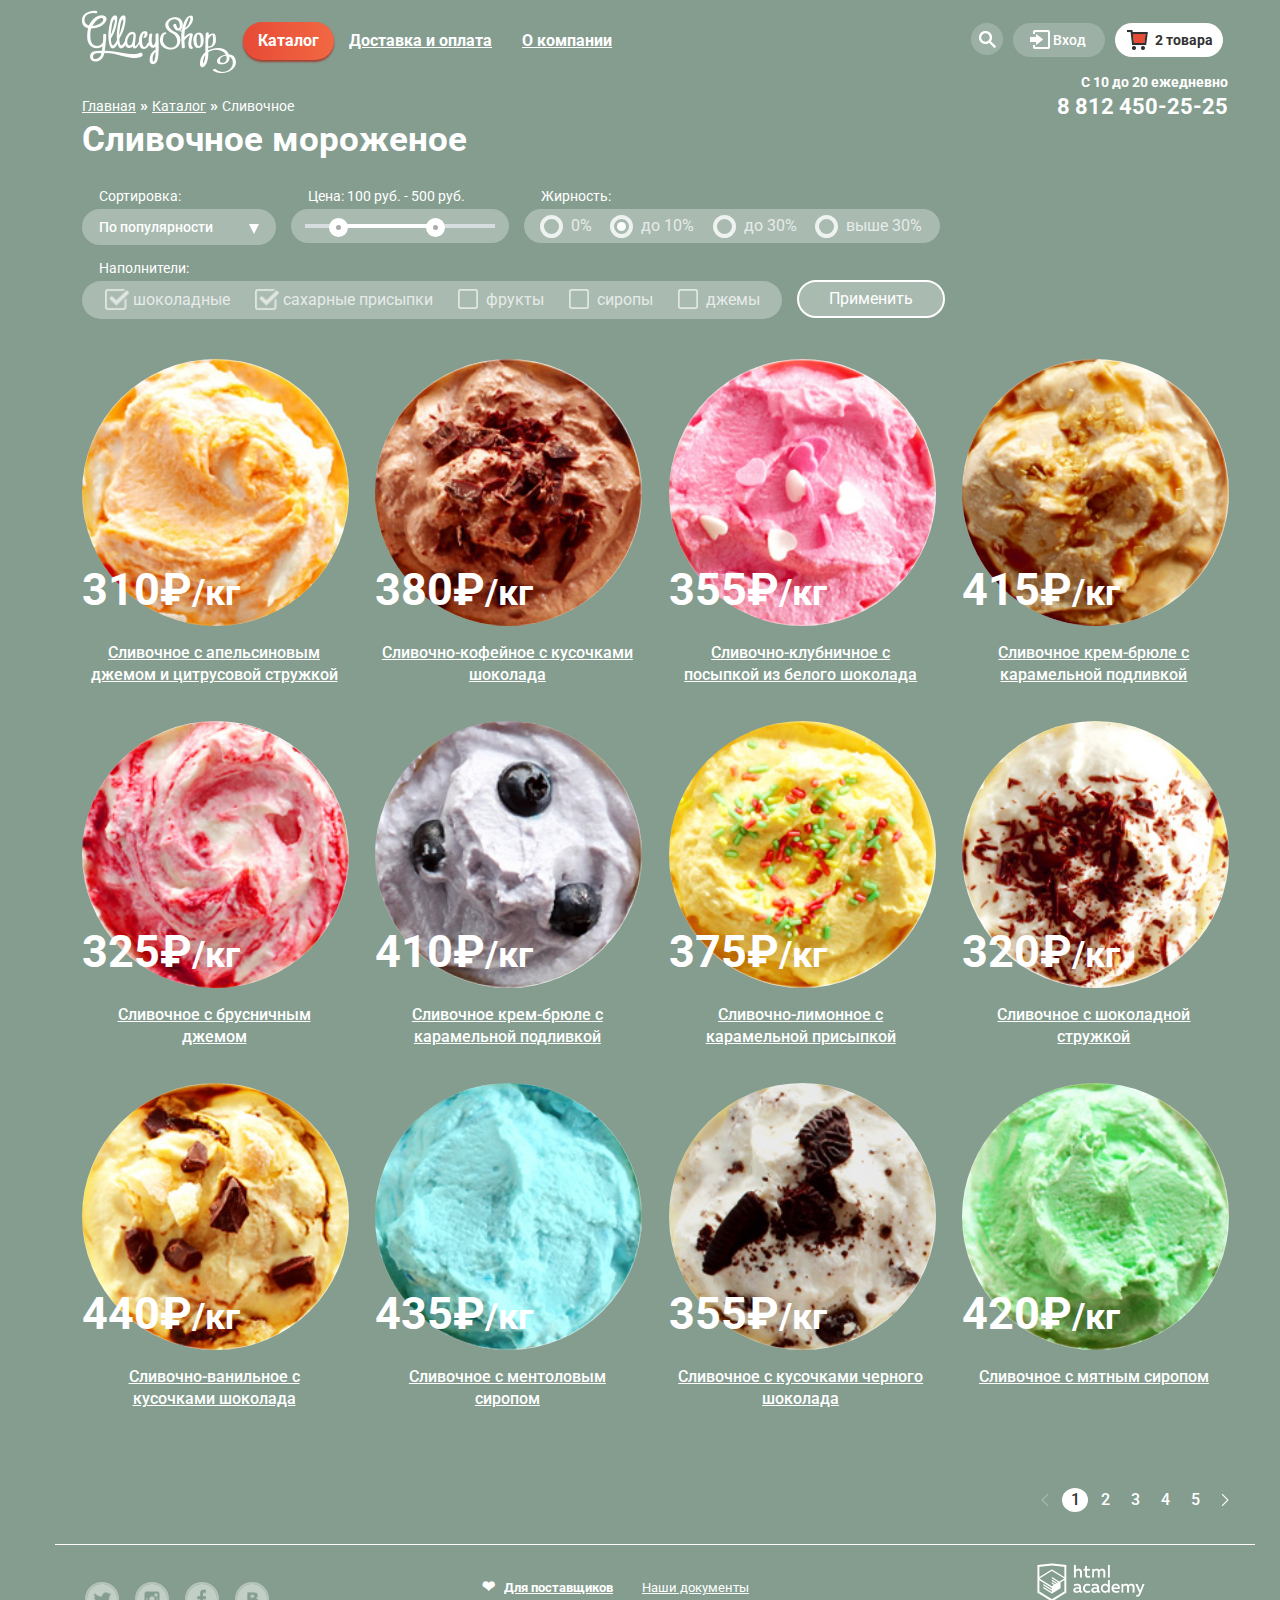
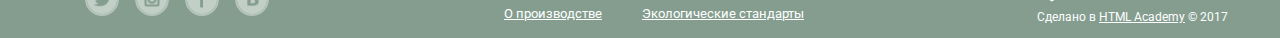
==== commit 212becd8: "2я проверка" ====
--- a/catalog.html
+++ b/catalog.html
@@ -6,7 +6,7 @@
 		<meta http-equiv="X-UA-Compatible" content="ie=edge">
 		<meta name="description" content="Магазин мороженого/ Собственное производство, натуральные ингридиенты.">
 		<title>HTML Academy: Глейси</title>
-		<link href="https://fonts.googleapis.com/css?family=Roboto:400,700&amp;subset=cyrillic" rel="stylesheet"> 
+		<link href="https://fonts.googleapis.com/css?family=Roboto:400,500,700&amp;subset=cyrillic" rel="stylesheet">
 		<link href="css/normalize.css" rel="stylesheet"> 
 		<link href="css/style-min.css" rel="stylesheet">         
 	</head>
@@ -154,7 +154,13 @@
 								<div class="form-sort">
 									<div class="form-sort-item">		
 										<p>Сортировка:</p>
-										<div class="background-form select-sort">			
+										<div class="background-form select-sort">		
+											<!-- <select class="select select-item select-sort">
+												<option class="select-item">По популярности</option>												
+												<option>Сначала недорогие</option>
+												<option>Сначала дорогие</option>
+												<option>По жирности</option>
+											</select>	 -->
 											<ul class="select">
 												<li> <a class="select-item" href="#" title="выбор пункта по полулярности"> По популярности</a>
 													<ul class="sub-select">
@@ -171,7 +177,7 @@
 										<p>Цена: 100 pуб. - 500 pуб.</p>				
 										<div class="background-form form-scale">
 											<div class="scale">
-												<div class="bar" style="margin-left: 20%; width: 50%"></div>
+												<div class="bar"></div>
 											</div>
 											<div class="toggle toggle-min" tabindex="0"></div>
 											<div class="toggle toggle-max" tabindex="0"></div>										
--- a/css/style-min.css
+++ b/css/style-min.css
@@ -1 +1,2 @@
-body{margin:0;padding:0;font-family:'Roboto', Arial, Helvetica,  sans-serif;font-size:16px;line-height:22px;font-weight:bold;color:#ffffff}.site-wrapper{min-width:1200px;margin:0 auto;padding:0 55px;background-color:#849d8f;background-image:url("../img/background/slider-1.png");background-repeat:no-repeat;background-position:top center;-webkit-transition:background-image 0.5s ease, background-color 0.5s ease;-o-transition:background-image 0.5s ease, background-color 0.5s ease;transition:background-image 0.5s ease, background-color 0.5s ease}.catalog-wrapper{width:1200px;margin:0 auto;padding:0 55px;background-color:#849d8f}.container-flex{display:-webkit-box;display:-ms-flexbox;display:flex;-webkit-box-orient:vertical;-webkit-box-direction:normal;-ms-flex-direction:column;flex-direction:column;-webkit-box-align:center;-ms-flex-align:center;align-items:center}.main-navigation-wrapper{position:relative;width:1200px}.container-center{width:1146px;margin:0 auto;padding:0 27px}.main-navigation-wrapper .container-center{display:-webkit-box;display:-ms-flexbox;display:flex;-webkit-box-pack:justify;-ms-flex-pack:justify;justify-content:space-between;-ms-flex-wrap:wrap;flex-wrap:wrap}.logo{margin-top:10px;width:154px;height:64px}header a{color:#ffffff;text-decoration:none;list-style:none}header ul{margin:0;padding:0;list-style:none}.main-navigation{position:absolute;display:-webkit-box;display:-ms-flexbox;display:flex;-ms-flex-wrap:wrap;flex-wrap:wrap;width:620px;top:0;left:188px}.site-navigation{position:relative;display:-webkit-box;display:-ms-flexbox;display:flex;-ms-flex-wrap:wrap;flex-wrap:wrap;font-size:16px;line-height:18px}.site-navigation-item{display:block;margin-top:22px;margin-bottom:0;padding:10px 15px;text-decoration:underline}.site-navigation-item:hover{color:#323232;background-color:#ffffff;border:none;border-radius:25px;text-decoration:none}.site-navigation-item:active{text-decoration:none;background-color:rgba(248, 247, 244, 0.988);-webkit-box-shadow:inset 0px 2px 1px 0px rgba(105, 105, 105, 0.004);box-shadow:inset 0px 2px 1px 0px rgba(105, 105, 105, 0.004)}.sub-menu{position:absolute;top:60px;left:0;min-width:143px;-webkit-box-sizing:content-box;box-sizing:content-box;font-size:14px;font-weight:400;line-height:16px;color:#323232;background-color:#ffffff;border-radius:5px;display:none;-webkit-box-shadow:0px 20px 20px 0px rgba(0, 0, 0, 0.4);box-shadow:0px 20px 20px 0px rgba(0, 0, 0, 0.4);z-index:999}.sub-menu li{padding:10px 0}.sub-menu .check-point{background-color:#d07058}.sub-menu li:first-child{padding:0}.sub-menu li:hover{background-color:#fbded7}.sub-menu li:first-child:hover{border-radius:5px 5px 0 0}.sub-menu li:last-child:hover{border-radius:0 0 5px 5px}.sub-menu li:active{background-color:#f6b5a5}.sub-menu li:first-child:active{border-radius:5px 5px 0 0}.sub-menu li:last-child:active{border-radius:0 0 5px 5px}.sub-menu a{padding:15px;font-size:14px;font-weight:400;line-height:16px;color:#323232;text-decoration:none}.sub-menu .sub-menu-new{font-weight:700;padding:10px}.sub-menu .check-point-item{color:#ffffff}.sub-menu p{width:133px;padding:10px 0;margin:0 auto;border-bottom:1px solid #a9bab0}.site-navigation>li:hover .sub-menu{display:block}.user-navigation{display:-webkit-box;display:-ms-flexbox;display:flex;-ms-flex-wrap:wrap;flex-wrap:wrap;-webkit-box-pack:end;-ms-flex-pack:end;justify-content:flex-end;width:290px}.user-navigation-list{display:-webkit-box;display:-ms-flexbox;display:flex;-ms-flex-wrap:wrap;flex-wrap:wrap;position:relative;font-size:14px;font-weight:500;line-height:16px}.user-navigation-list a{display:block;background-color:#ffffff33;margin-top:23px;margin-right:5px;margin-left:5px;margin-bottom:0}.user-navigation-list a:last-child{margin-right:0}.search-button{position:relative;min-width:32px;min-height:32px;background-image:url("../img/icon/search.svg");background-repeat:no-repeat;background-size:17px;background-position:50% 50%;border-radius:50%}.search-button:hover{background-color:#ffffff;background-image:url("../img/icon/search-hover.svg")}.login-link-button{position:relative;min-width:42px;padding-top:9px;padding-left:40px;padding-right:10px;padding-bottom:9px;border-radius:20px}.login-link-button:before{content:"";position:absolute;top:7px;left:17px;min-width:20px;min-height:20px;background-image:url("../img/icon/enter.svg");background-repeat:no-repeat;background-position:0 0}.login-link-button:hover:before{background-image:url("../img/icon/enter-hover.svg")}.login-link-button:hover{color:#323232;background-color:#ffffff}.basket,.goods{position:relative;min-width:50px;padding-top:9px;padding-left:40px;padding-right:10px;padding-bottom:9px;border-radius:20px}.basket:before{content:"";position:absolute;top:7px;left:15px;min-width:22px;min-height:20px;background-image:url("../img/icon/basket.svg");background-repeat:no-repeat;background-position:0 0}.user-navigation-list .goods{background-color:#ffffff;color:#323232;font-weight:700}.goods:before{content:"";position:absolute;top:7px;left:12px;min-width:22px;min-height:20px;background-image:url("../img/icon/basket-hover.svg");background-repeat:no-repeat;background-position:0 0}.info{display:-webkit-box;display:-ms-flexbox;display:flex;-webkit-box-orient:vertical;-webkit-box-direction:normal;-ms-flex-direction:column;flex-direction:column;-webkit-box-align:end;-ms-flex-align:end;align-items:flex-end;width:1146px}.work-time{font-size:14px;line-height:16px;margin-bottom:5px}.phone-number{font-size:22px;line-height:24px}.form-search{position:absolute;top:60px;right:220px;min-width:320px;min-height:50px;padding:20px 15px;display:none;-webkit-box-sizing:content-box;box-sizing:content-box}.form-search input{width:310px;padding:10px;margin:auto;-webkit-box-sizing:padding-box;box-sizing:padding-box}.search-form input:hover{-webkit-box-shadow:0 0 0 1px #c7c6c5;box-shadow:0 0 0 1px #c7c6c5}.search-form input:focus{font-weight:700;color:#323232}.search-form input:focus::-webkit-input-placeholder{color:transparent}.search-form input:focus::-moz-placeholder{color:transparent}.search-form input:focus:-moz-placeholder{color:transparent}.search-form input:focus:-ms-input-placeholder{color:transparent}.search-form input::-webkit-input-placeholder,{font-size:14px;font-weight:400;line-height:24px;color:#999999}.search-form input::-moz-placeholder{font-size:14px;font-weight:400;line-height:24px;color:#999999}.search-form input:-moz-placeholder{font-size:14px;font-weight:400;line-height:24px;color:#999999}.search-form input:-ms-input-placeholder{font-size:14px;font-weight:400;line-height:24px;color:#999999}.form-enter,.form-search{position:absolute;background-color:#f8f7f4;border-radius:5px;-webkit-box-shadow:0px 20px 20px 0px rgba(0, 0, 0, 0.4);box-shadow:0px 20px 20px 0px rgba(0, 0, 0, 0.4)}.form-enter input,.form-search input{border:1px solid #d3d3d2;border-radius:5px}.user-navigation-list>li:hover .form-search{display:block}.form-enter{display:-webkit-box;display:-ms-flexbox;display:flex;-webkit-box-orient:vertical;-webkit-box-direction:normal;-ms-flex-direction:column;flex-direction:column;position:absolute;top:60px;right:110px;min-width:277px;min-height:214px;-webkit-box-sizing:content-box;box-sizing:content-box;z-index:999;display:none}.form-enter input{width:240px;padding:10px 15px;margin:20px;-webkit-box-sizing:border-box;box-sizing:border-box}.form-enter input:hover{-webkit-box-shadow:0 0 0 1px #c7c6c5;box-shadow:0 0 0 1px #c7c6c5}.form-enter input:focus{font-weight:700;color:#323232}.form-enter input:focus::-webkit-input-placeholder{color:transparent}.form-enter input:focus::-moz-placeholder{color:transparent}.form-enter input:focus:-moz-placeholder{color:transparent}.form-enter input:focus:-ms-input-placeholder{color:transparent}.form-enter input::-webkit-input-placeholder,{font-size:14px;font-weight:400;line-height:24px;color:#999999}.form-enter input::-moz-placeholder{font-size:14px;font-weight:400;line-height:24px;color:#999999}.form-enter input:-moz-placeholder{font-size:14px;font-weight:400;line-height:24px;color:#999999}.form-enter input:-ms-input-placeholder{font-size:14px;font-weight:400;line-height:24px;color:#999999}.form-enter input:first-child{margin-bottom:0}.form-enter a{font-size:13px;font-weight:400;line-height:16px;color:#323232;text-decoration:underline}.enter a:hover{color:#e84d37;text-decoration:none}.enter a:active{color:#e84d37;text-decoration:underline}.buttons-enter{position:relative}.button-item{position:absolute;top:-10px;left:110px;padding:0;margin-left:10px}.button-item a{padding:10px;margin:0}.button-item a:first-child{padding-bottom:0}.button-enter{font-weight:700;padding:15px 25px;margin-top:0;margin-bottom:20px;margin-left:20px;margin-right:20px}.user-navigation-list>li:hover .form-enter{display:block}.basket-item{display:-webkit-box;display:-ms-flexbox;display:flex;-webkit-box-orient:vertical;-webkit-box-direction:normal;-ms-flex-direction:column;flex-direction:column;-webkit-box-align:center;-ms-flex-align:center;align-items:center;position:absolute;top:60px;right:0;width:510px;padding:20px;font-size:13px;line-height:16px;color:#323232;background-color:#f8f7f4;border-radius:10px;z-index:999;display:none}.basket-item table{border-collapse:collapse;border-bottom:2px solid #ccccc9}.button-delete{display:block;width:11px;height:11px;background-image:url("../img/icon/delete.png");background-repeat:no-repeat;background-size:content;background-position:50%}.basket-item-name{width:220px}.basket-item td{padding:10px}.basket-item img{border-radius:50%}.basket-item span{color:#b2b2b1}.basket-item button{font-weight:700;padding:10px 15px}.basket-item p{font-weight:700}.basket-price{display:-webkit-box;display:-ms-flexbox;display:flex;-webkit-box-orient:vertical;-webkit-box-direction:normal;-ms-flex-direction:column;flex-direction:column;-webkit-box-align:end;-ms-flex-align:end;align-items:flex-end}.user-navigation-list>li:hover .basket-item{display:block}.container-promo{width:1200px}.container-flex{display:-webkit-box;display:-ms-flexbox;display:flex;-webkit-box-orient:vertical;-webkit-box-direction:normal;-ms-flex-direction:column;flex-direction:column;-webkit-box-align:center;-ms-flex-align:center;align-items:center}.container-wrapper{position:relative;width:1200px}.container-center{width:1146px;margin:0 auto;padding:0 27px}.container-wrapper .container-center{display:-webkit-box;display:-ms-flexbox;display:flex;-webkit-box-pack:justify;-ms-flex-pack:justify;justify-content:space-between;-ms-flex-wrap:wrap;flex-wrap:wrap}.promo{position:relative;width:1146px;margin:0 auto;padding-top:275px;margin-bottom:40px;text-align:center;color:#ffffff}.slider-list{margin:0;padding:0;list-style:none}.slide-title{width:700px;margin:0 auto;margin-bottom:27px;font-size:60px;line-height:60px;font-weight:800}.slider-item a{display:inline-block;padding:10px 42px;font-weight:600;font-size:32px;line-height:44px;text-align:center;color:#ffffff;vertical-align:top;text-decoration:none;text-shadow:0 2px 5px rgba(160, 32, 11, 0.76);background:#f26843;background:-webkit-gradient(linear, left top, left bottom, from(#f26843), to(#e74a35));background:-webkit-linear-gradient(top, #f26843 0%, #e74a35 100%);background:-o-linear-gradient(top, #f26843 0%, #e74a35 100%);background:linear-gradient(to bottom, #f26843 0%, #e74a35 100%);border-radius:50px;-webkit-box-shadow:0 2px 2px rgba(172, 16, 0, 0.64);box-shadow:0 2px 2px rgba(172, 16, 0, 0.64);border:none;cursor:pointer}.slide-button:hover{background:-webkit-gradient(linear, left top, left bottom, from(#f58669), to(#ec6f5e));background:-webkit-linear-gradient(top, #f58669 0%, #ec6f5e 100%);background:-o-linear-gradient(top, #f58669 0%, #ec6f5e 100%);background:linear-gradient(to bottom, #f58669 0%, #ec6f5e 100%);-webkit-box-shadow:0 2px 2px rgba(172, 16, 0, 1);box-shadow:0 2px 2px rgba(172, 16, 0, 1)}.slide-button:active{background:-webkit-gradient(linear, left top, left bottom, from(#d84732), to(#e1613e));background:-webkit-linear-gradient(top, #d84732 0%, #e1613e 100%);background:-o-linear-gradient(top, #d84732 0%, #e1613e 100%);background:linear-gradient(to bottom, #d84732 0%, #e1613e 100%);-webkit-box-shadow:inset 0 2px 2px rgba(172, 16, 0, 1);box-shadow:inset 0 2px 2px rgba(172, 16, 0, 1)}.slider-controls label{display:inline-block;width:17px;height:17px;margin-right:8px;vertical-align:top;background-color:transparent;border:2px solid #ffffff;border-radius:50%;cursor:pointer}.slider-controls{position:absolute;bottom:20px;z-index:20;font-size:0}.slide{display:none}.site-wrapper:after,.site-wrapper:before{content:"";visibility:hidden}.site-wrapper:before{background-image:url("../img/background/slider-2.png");background-size:1045px}.site-wrapper:after{background-image:url("../img/background/slider-3.png");background-size:1045px}.product-1:checked~.site-wrapper{background-color:#849d8f;background-image:url("../img/background/slider-1.png");background-size:1045px}.product-2:checked~.site-wrapper{background-color:#8996a6;background-image:url("../img/background/slider-2.png");background-size:1045px}.product-3:checked~.site-wrapper{background-color:#9d8b84;background-image:url("../img/background/slider-3.png");background-size:1045px}.product-1:checked~.site-wrapper .slide-1,.product-2:checked~.site-wrapper .slide-2,.product-3:checked~.site-wrapper .slide-3{display:block}.product-1:checked~.site-wrapper label[for=product1],.product-2:checked~.site-wrapper label[for=product2],.product-3:checked~.site-wrapper label[for=product3]{background-color:#ffffff}.product-1:hover~.site-wrapper label[for=product1],.product-2:hover~.site-wrapper label[for=product2],.product-3:hover~.site-wrapper label[for=product3]{background-color:rgba(255,255,255, 0.4)}.product-1:focus~.site-wrapper label[for=product1],label[for=product-1]:active{outline:rgb(59, 153, 252) auto 5px}.product-2:focus~.site-wrapper label[for=product2],label[for=product-2]:active{outline:rgb(59, 153, 252) auto 5px}.product-3:focus~.site-wrapper label[for=product3],label[for=product-3]:active{outline:rgb(59, 153, 252) auto 5px}.special-offer-flex{display:-webkit-box;display:-ms-flexbox;display:flex;-webkit-box-orient:vertical;-webkit-box-direction:normal;-ms-flex-direction:column;flex-direction:column;-webkit-box-align:center;-ms-flex-align:center;align-items:center}.special-offer-wrapper{position:relative;width:1200px;margin-bottom:35px}.special-offer-center{width:1146px;margin:0 auto}.special-offer-wrapper .special-offer-center{display:-webkit-box;display:-ms-flexbox;display:flex;-webkit-box-pack:justify;-ms-flex-pack:justify;justify-content:space-between;-ms-flex-wrap:wrap;flex-wrap:wrap}.special-offer h2{margin-top:14px;margin-left:19px;margin-right:18px;margin-bottom:16px;font-size:35px;line-height:41px}.special-offer-raspberry{width:560px;padding-top:5px;background-image:url("../img/background/raspberry-bg.jpg");background-repeat:no-repeat;background-size:cover;background-color:#ad5273;border-radius:15px}.special-offer-chocolate{width:560px;min-height:230px;padding-top:5px;background-image:url("../img/background/chocolate-bg.jpg");background-repeat:no-repeat;background-size:cover;background-color:#5e3620;border-radius:15px}.special-offer-text{margin-bottom:40px;margin:10px 20px;font-size:18px;line-height:22px}.button-chocolate,.button-raspberry{padding:11px 23px}.button-chocolate-container,.button-raspberry-container{display:-webkit-box;display:-ms-flexbox;display:flex;-webkit-box-pack:end;-ms-flex-pack:end;justify-content:flex-end;padding-top:32px;padding-left:20px;padding-right:20px;padding-bottom:24px;font-size:18px;line-height:24px}.button{font:inherit;text-align:center;color:#ffffff;vertical-align:middle;background-color:#ec573b;border:none;border-radius:25px;background-image:-webkit-gradient( linear, left top, right top, from(rgb(231,74,53)), to(rgb(242,104,67)));background-image:-webkit-linear-gradient( left, rgb(231,74,53) 0%, rgb(242,104,67) 100%);background-image:-o-linear-gradient( left, rgb(231,74,53) 0%, rgb(242,104,67) 100%);background-image:linear-gradient( 90deg, rgb(231,74,53) 0%, rgb(242,104,67) 100%);-webkit-box-shadow:0px 2px 2px 0px rgba(172, 16, 0, 0.64);box-shadow:0px 2px 2px 0px rgba(172, 16, 0, 0.64)}.button:hover{background:-webkit-gradient(linear, left top, left bottom, from(#f58669), to(#ec6f5e));background:-webkit-linear-gradient(top, #f58669 0%, #ec6f5e 100%);background:-o-linear-gradient(top, #f58669 0%, #ec6f5e 100%);background:linear-gradient(to bottom, #f58669 0%, #ec6f5e 100%);-webkit-box-shadow:0 2px 2px rgba(172, 16, 0, 1);box-shadow:0 2px 2px rgba(172, 16, 0, 1)}.button:active{background:-webkit-gradient(linear, left top, left bottom, from(#d84732), to(#e1613e));background:-webkit-linear-gradient(top, #d84732 0%, #e1613e 100%);background:-o-linear-gradient(top, #d84732 0%, #e1613e 100%);background:linear-gradient(to bottom, #d84732 0%, #e1613e 100%);-webkit-box-shadow:inset 0 2px 2px rgba(172, 16, 0, 1);box-shadow:inset 0 2px 2px rgba(172, 16, 0, 1)}.cream-container{position:relative}.cream-img,.cream-prop{position:relative;-webkit-box-sizing:border-box;box-sizing:border-box}.cream-img img{border-radius:50%}.cream-img p{position:absolute;bottom:-4px;left:10px;font-size:45px;line-height:45px;z-index:997}.cream-prop{z-index:999}.cream-container-overlay{position:absolute;top:0;left:0;right:0;bottom:0;z-index:998;background-color:rgba(255,255,255, 0);border-radius:10px;-webkit-transition:all 0.3s ease-in-out;-o-transition:all 0.3s ease-in-out;transition:all 0.3s ease-in-out;height:100%;min-height:100%}.cream-container:hover .cream-container-overlay{position:absolute;top:0;left:-13px;width:293px;min-height:410px;border-radius:10px;background-color:rgba(255,255,255, 0.4);-webkit-transform:scale(1.2) 0.3s ease-in-out;-ms-transform:scale(1.2) 0.3s ease-in-out;transform:scale(1.2) 0.3s ease-in-out}.cream-container{position:relative}.cream-button{position:absolute;bottom:20px;left:55px;padding:10px 15px;visibility:hidden;opacity:0;-webkit-transition:all 0.3s ease-in-out;-o-transition:all 0.3s ease-in-out;transition:all 0.3s ease-in-out}.cream-container:hover .cream-button{visibility:visible;opacity:1;text-align:center}.cream-img img{border-radius:50%}.cream{position:relative;width:254px;margin-top:10px;padding-left:5px;padding-right:5px;text-align:center;margin-bottom:20px;z-index:999}.cream-img p{position:absolute;bottom:-29px;left:0;font-size:45px;line-height:45px}.cream-img span{font-size:36px;line-height:45px}.sticker{position:absolute;width:61px;height:61px;background-image:url("../img/icon/sticker.svg");background-repeat:no-repeat;background-size:contain}.cream a{font-size:16px;line-height:22px;font-weight:500;color:#ffffff}.cream a:hover{color:#ffbc9e;text-decoration:none}.cream a:active{color:#ffbc9e;text-decoration:underline}.container-about-us{display:-webkit-box;display:-ms-flexbox;display:flex;-webkit-box-orient:vertical;-webkit-box-direction:normal;-ms-flex-direction:column;flex-direction:column;width:1200px}.container-column{display:-webkit-box;display:-ms-flexbox;display:flex;-ms-flex-wrap:wrap;flex-wrap:wrap}.container-about-us{width:1100px;padding:27px 20px;margin:0 auto;margin-bottom:35px;color:#323232;background-color:#f0e7d3;background-image:url("../img/background/about-us-bg.jpg");background-repeat:no-repeat;background-size:cover;border-radius:15px}.container-about-us h1{font-size:24px;line-height:30px;margin:0;padding-bottom:2px}.about-us p{position:relative;width:470px;padding-left:95px;margin-bottom:0;font-size:16px;line-height:22px;font-weight:400px}.container-column .icon-cream,.container-column .icon-foliage{padding-left:55px}.container-column .icon-foliage,.container-column .icon-thermometer{margin-top:23px}.icon:before{content:"";display:block;position:absolute;width:50px;height:50px;background-repeat:no-repeat;background-size:contain;border-radius:50%}.icon-cow:before{background-image:url("../img/icon/cow.svg");top:-10px;left:38px}.icon-cream:before{background-image:url("../img/icon/cream-icon.svg");top:-10px;left:-2px}.icon-foliage:before{background-image:url("../img/icon/foliage.svg");top:-11px;left:-2px}.icon-thermometer:before{background-image:url("../img/icon/thermomiter.svg");top:-11px;left:38px}.container-blog{display:-webkit-box;display:-ms-flexbox;display:flex;-webkit-box-orient:vertical;-webkit-box-direction:normal;-ms-flex-direction:column;flex-direction:column;-webkit-box-align:center;-ms-flex-align:center;align-items:center}.wrapper-blog{min-width:1200px}.center-blog{min-width:1147px;margin:0 auto;padding:0 27px;margin-bottom:37px}.wrapper-blog .center-blog{display:-webkit-box;display:-ms-flexbox;display:flex;-webkit-box-pack:justify;-ms-flex-pack:justify;justify-content:space-between;-ms-flex-wrap:wrap;flex-wrap:wrap}.article{margin-top:3px;margin-bottom:3px}article p{margin-top:0;margin-bottom:3px;font-size:16px;line-height:22px;font-weight:500;color:#5a5a5a}article h2{width:285px;margin:0}article a{font-size:24px;line-height:30px;color:#353535;text-decoration:underline}.blog{width:523px;padding:28px 19px;background-color:#ffffff;background-image:url("../img/background/article-bg.jpg");background-repeat:no-repeat;background-size:150%;background-position:10% 40%;border-radius:15px}.container-fon{position:relative;width:560px;height:225px;background-image:url("../img/background/form-bg.svg");background-size:cover;background-color:#ffffff;border-radius:15px}.subscription-mail{position:absolute;top:5px;left:5px;-webkit-box-sizing:border-box;box-sizing:border-box;width:550px;height:215px;border-radius:15px;background-color:#f8f7f4;padding:20px 20px}.subscription-mail p{min-width:360px;margin-bottom:15px;font-size:16px;line-height:22px;font-weight:400;color:#5a5a5a}.subscription-mail input{margin-top:21px;padding:10px 15px;width:369px;border:1px solid #c7c6c5;border-radius:5px;color:#c7c6c5;-webkit-box-sizing:border-box;box-sizing:border-box}.subscription-mail input:hover{-webkit-box-shadow:0 0 0 1px #c7c6c5;box-shadow:0 0 0 1px #c7c6c5}.subscription-mail input:focus{font-weight:700;color:#323232}.subscription-mail input:focus::-webkit-input-placeholder{color:transparent}.subscription-mail input:focus::-moz-placeholder{color:transparent}.subscription-mail input:focus:-moz-placeholder{color:transparent}.subscription-mail input:focus:-ms-input-placeholder{color:transparent}.subscription-mail input::-webkit-input-placeholder,{font-size:14px;font-weight:400;line-height:24px;color:#999999}.subscription-mail input::-moz-placeholder{font-size:14px;font-weight:400;line-height:24px;color:#999999}.subscription-mail input:-moz-placeholder{font-size:14px;font-weight:400;line-height:24px;color:#999999}.subscription-mail input:-ms-input-placeholder{font-size:14px;font-weight:400;line-height:24px;color:#999999}.subscription-mail button{padding:10px 17px;margin-left:10px;font-size:18px;line-height:24px}.container-location{display:-webkit-box;display:-ms-flexbox;display:flex;-webkit-box-orient:vertical;-webkit-box-direction:normal;-ms-flex-direction:column;flex-direction:column;-webkit-box-align:center;-ms-flex-align:center;align-items:center}.wrapper-location{min-width:1200px}.center-location{min-width:1147px;margin:0 auto;padding:0 27px;margin-bottom:15px}.wrapper-location .center-location{display:-webkit-box;display:-ms-flexbox;display:flex;-webkit-box-pack:justify;-ms-flex-pack:justify;justify-content:space-between;-ms-flex-wrap:wrap;flex-wrap:wrap}.location{position:relative;width:1200px;height:430px}.location iframe{width:1200px;height:430px;position:relative;top:0;left:0;z-index:5;border:none}.location-image{position:absolute;padding:0;margin:0;top:0;left:0;z-index:1}.block-address{display:-webkit-box;display:-ms-flexbox;display:flex;-webkit-box-orient:vertical;-webkit-box-direction:normal;-ms-flex-direction:column;flex-direction:column;position:absolute;top:65px;right:25px;padding:27px;width:250px;color:#323232;background-color:#fdfdfd;border-radius:15px;z-index:6}.block-address-item{font-size:14px;line-height:20px;font-weight:400;margin:0}.block-address-info,.block-address-info a{margin:0;font-size:18px;line-height:24px;color:#323232;text-decoration:none}.block-address p:first-child{width:150px}.block-address p:nth-child(2),.block-address p:nth-child(5){margin-bottom:25px}.feedback-button{padding:12px 20px;text-decoration:none;font-size:18px;line-height:24px}.modal{position:fixed;top:150px;left:50%;margin-left:-200px;z-index:9999;display:none}.modal-overlay{position:fixed;top:0;left:0;width:100%;height:100%;background-color:rgba(0, 0, 0, 0.5);z-index:9997;display:none}.modal-show{display:block;-webkit-animation:bounce 0.6s;animation:bounce 0.6s}.modal-close{position:absolute;top:15px;right:15px;width:20px;height:20px;font-size:0;background-color:#f8f7f4;border:0;cursor:pointer}.modal-close:after,.modal-close:before{content:"";top:15px;left:20px;position:absolute;width:20px;height:3px;background-color:#323232}.modal-close:before{-webkit-transform:rotate(45deg);-ms-transform:rotate(45deg);transform:rotate(45deg)}.modal-close:after{-webkit-transform:rotate(-45deg);-ms-transform:rotate(-45deg);transform:rotate(-45deg)}.feedback-form{display:-webkit-box;display:-ms-flexbox;display:flex;-webkit-box-orient:vertical;-webkit-box-direction:normal;-ms-flex-direction:column;flex-direction:column;-webkit-box-align:start;-ms-flex-align:start;align-items:flex-start;padding:20px 25px;width:420px;background-color:#f8f7f4;border-radius:10px;-webkit-box-sizing:content-box;box-sizing:content-box}.feedback-form legend{font-size:24px;line-height:28px;font-weight:500;color:#323232;margin-bottom:20px}.feedback-form input,.feedback-form textarea{min-width:235px;font-size:14px;font-weight:400;line-height:24px;color:#999999;border:1px solid rgb(211, 211, 210);margin-bottom:20px;padding:10px 15px;border-radius:5px;-webkit-box-sizing:border-box;box-sizing:border-box}.feedback-form input:hover,.feedback-form textarea:hover{-webkit-box-shadow:0 0 0 1px #c7c6c5;box-shadow:0 0 0 1px #c7c6c5}.feedback-form input:focus,.feedback-form textarea:focus{font-weight:700;color:#323232}.feedback-form input:focus::-webkit-input-placeholder{color:transparent}.feedback-form input:focus::-moz-placeholder{color:transparent}.feedback-form input:focus:-moz-placeholder{color:transparent}.feedback-form input:focus:-ms-input-placeholder{color:transparent}.feedback-form input::-webkit-input-placeholder,{font-size:14px;font-weight:400;line-height:24px;color:#999999}.feedback-form input::-moz-placeholder{font-size:14px;font-weight:400;line-height:24px;color:#999999}.feedback-form input:-moz-placeholder{font-size:14px;font-weight:400;line-height:24px;color:#999999}.feedback-form input:-ms-input-placeholder{font-size:14px;font-weight:400;line-height:24px;color:#999999}.feedback-form textarea:focus::-webkit-input-placeholder{color:transparent}.feedback-form textarea:focus::-moz-placeholder{color:transparent}.feedback-form textarea:focus:-moz-placeholder{color:transparent}.feedback-form textarea:focus:-ms-input-placeholder{color:transparent}.feedback-form textarea::-webkit-input-placeholder,{font-size:14px;font-weight:400;line-height:24px;color:#999999}.feedback-form textarea::-moz-placeholder{font-size:14px;font-weight:400;line-height:24px;color:#999999}.feedback-form textarea:-moz-placeholder{font-size:14px;font-weight:400;line-height:24px;color:#999999}.feedback-form textarea:-ms-input-placeholder{font-size:14px;font-weight:400;line-height:24px;color:#999999}.feedback-form textarea{min-width:390px;min-height:65px}.feedback-form button{-ms-flex-item-align:end;align-self:flex-end;padding:10px 20px}.feedback-form p{font-size:24px;line-height:28px;color:#323232}@-webkit-keyframes bounce{0%{-webkit-transform:translateY(-2000px);transform:translateY(-2000px)}70%{-webkit-transform:translateY(30px);transform:translateY(30px)}90%{-webkit-transform:translateY(-10px);transform:translateY(-10px)}to{-webkit-transform:translateY(0);transform:translateY(0)}}@keyframes bounce{0%{-webkit-transform:translateY(-2000px);transform:translateY(-2000px)}70%{-webkit-transform:translateY(30px);transform:translateY(30px)}90%{-webkit-transform:translateY(-10px);transform:translateY(-10px)}to{-webkit-transform:translateY(0);transform:translateY(0)}}.social{display:-webkit-box;display:-ms-flexbox;display:flex;-ms-flex-wrap:wrap;flex-wrap:wrap}.social ul{padding:0;margin-top:19px;margin-left:3px}.social li{display:inline-block;list-style:none;margin:0;padding-left:12px}.social li:first-child{padding-left:0}.social-button{display:block;width:30px;height:30px;background-repeat:no-repeat;background-size:cover;border:2px solid #c2cec7;border-radius:50%;opacity:0.8}.social-button:hover{opacity:1}.twitter{background-image:url("../img/icon/tw.svg")}.instagram{background-image:url("../img/icon/inst.svg")}.facebook{background-image:url("../img/icon/fb.svg")}.vkontakte{background-image:url("../img/icon/vk.svg")}.table{margin:10px}.table a{padding-right:20px;padding-left:5px;font-size:13px;line-height:18px;font-weight:400;color:#ffffff}.copyright a:hover,.table a:hover{color:#ffbc9e;text-decoration:none}.copyright a:active,.table a:active{color:#ffbc9e;text-decoration:underline}.table-icon{display:block;width:15px;height:13px;padding-top:10px;background-image:url("../img/icon/table-icon.svg");background-repeat:no-repeat;background-position:center center}.copyright p{margin:0;font-size:12px;line-height:18px;font-weight:400}.copyright a{color:#ffffff;font-weight:400}.navigation-flex{display:-webkit-box;display:-ms-flexbox;display:flex;width:1200px;margin-bottom:30px}.navigation-center{width:1140px;-webkit-box-orient:vertical;-webkit-box-direction:normal;-ms-flex-direction:column;flex-direction:column;margin:0 auto}.check{text-decoration:none;background-color:#ec573b;border:none;border-radius:25px;background-image:-webkit-gradient( linear, left top, right top, from(rgb(231,74,53)), to(rgb(242,104,67)));background-image:-webkit-linear-gradient( left, rgb(231,74,53) 0%, rgb(242,104,67) 100%);background-image:-o-linear-gradient( left, rgb(231,74,53) 0%, rgb(242,104,67) 100%);background-image:linear-gradient( 90deg, rgb(231,74,53) 0%, rgb(242,104,67) 100%);-webkit-box-shadow:0px 2px 2px 0px rgba(172, 16, 0, 0.64);box-shadow:0px 2px 2px 0px rgba(172, 16, 0, 0.64)}.site-navigation .check:hover{background-image:none;-webkit-box-shadow:none;box-shadow:none}.site-navigation .check:active{text-decoration:none;background-color:rgba(248, 247, 244, 0.988);-webkit-box-shadow:inset 0px 2px 1px 0px rgba(105, 105, 105, 0.004);box-shadow:inset 0px 2px 1px 0px rgba(105, 105, 105, 0.004)}.info-catalog{display:-webkit-box;display:-ms-flexbox;display:flex;-webkit-box-pack:justify;-ms-flex-pack:justify;justify-content:space-between;width:1146px}.navigation-point{display:-webkit-box;display:-ms-flexbox;display:flex;-webkit-box-orient:vertical;-webkit-box-direction:normal;-ms-flex-direction:column;flex-direction:column;-webkit-box-align:start;-ms-flex-align:start;align-items:flex-start}.time{display:-webkit-box;display:-ms-flexbox;display:flex;-webkit-box-orient:vertical;-webkit-box-direction:normal;-ms-flex-direction:column;flex-direction:column;-webkit-box-align:end;-ms-flex-align:end;align-items:flex-end}.navigation-point p{margin-top:21px;margin-bottom:2px}.navigation-point span{font-size:14px;line-height:16px;font-weight:400;text-decoration:underline}.navigation-point a:hover{color:#ffbc9e;text-decoration:none}.navigation-point a:active{color:#ffbc9e;text-decoration:underline}.navigation .active{text-decoration:none}.navigation-point h1{font-size:35px;line-height:41px;margin:0;margin-bottom:23px}.container-form{display:-webkit-box;display:-ms-flexbox;display:flex;width:1200px;margin-bottom:35px}.form-wrapper{width:1147px;margin:0 auto}.form-filter,.form-sort{display:-webkit-box;display:-ms-flexbox;display:flex;-webkit-box-orient:horizontal;-webkit-box-direction:normal;-ms-flex-direction:row;flex-direction:row;-ms-flex-wrap:wrap;flex-wrap:wrap;width:900px;margin-bottom:10px}.form-filter{margin-bottom:5px}.form-filter-item,.form-sort-item{margin-right:15px}.container-form p{position:relative;font-size:14px;line-height:16px;font-weight:400;padding:5px;padding-left:17px;margin:0}.select-sort{position:relative;width:190px;padding:2px}.select{position:relative;padding-top:5px;padding-bottom:5px}.select-item{padding-top:5px;padding-bottom:5px;padding-left:15px;padding-right:40px;font-size:14px;line-height:16px;font-weight:500}.select-item:before{content:"";position:absolute;top:13px;right:15px;width:0;height:0;border:5px solid transparent;border-top:10px solid #ffffff}.select a:hover:before{border-top:10px solid #323232}.select a:hover{color:#323232}.select>li:hover>.sub-select{display:block}.sub-select{position:absolute;width:192px;display:block;top:30px;left:0;-webkit-box-sizing:content-box;box-sizing:content-box;font-size:14px;line-height:16px;font-weight:400;background-color:#ffffff;z-index:10;display:none}.sub-select li{padding:5px 20px}.sub-select li:hover{background-color:#1e90ff}.sub-select li:hover a{color:#ffffff}.sub-select a{color:#323232}.scale{width:190px;height:4px;margin:13px 10px;background:#d7dcde}.bar{width:50%;height:4px;background:#ffffff}.form-scale{position:relative;padding-top:2px;padding-bottom:2px;padding-left:4px;padding-right:4px}.toggle{position:absolute;top:9px;left:0;width:5px;height:5px;padding:0;border:7px solid #ffffff;border-radius:50px;background-color:#ababab;cursor:pointer}.toggle-min{left:38px}.toggle-max{left:135px}.controls-item{display:block}.form-fat-content label{display:inline-block;font-size:16px;line-height:18px;font-weight:400;position:relative;padding-left:30px;color:#e6ebe9;cursor:pointer}.form-filter-checkbox label{display:inline-block;font-size:16px;line-height:18px;font-weight:400;position:relative;padding-left:30px;color:#e6ebe9;cursor:pointer}.form-fat-content label:hover,.form-filter-checkbox label:hover{color:#ffffff}.form-sort-item{border:none}.background-form{background:#a9bab0;border-radius:20px}.form-fat-content{display:-webkit-box;display:-ms-flexbox;display:flex;-ms-flex-pack:distribute;justify-content:space-around;width:400px;padding:8px;text-align:center}.form-filter-checkbox{display:-webkit-box;display:-ms-flexbox;display:flex;-ms-flex-pack:distribute;justify-content:space-around;width:680px;padding:10px;text-align:center}.input-custom:after{content:"";position:absolute;top:-2px;left:2px;display:block;width:20px;height:20px;background-image:url("../img/icon/checkbox-off.svg");background-repeat:no-repeat;background-size:contain;opacity:1}.filter-input-checkbox:checked+.input-custom:after{display:none}.filter-input-checkbox:checked+.input-custom:before{content:"";position:absolute;top:-2px;left:2px;display:block;width:25px;height:25px;background-image:url("../img/icon/checkbox-on.svg");background-repeat:no-repeat;background-size:contain;opacity:1}.radio-custom{position:absolute;top:-2px;left:-1px;display:block;width:15px;height:15px;border:4px solid #eef2f0;border-radius:50px;cursor:pointer}.radio-custom:hover .radio-custom:focus{border:4px solid #ffffff}.radio-button:checked+.radio-custom:before{content:"";position:absolute;top:3px;left:3px;display:block;width:9px;height:9px;background-color:#ffffff;border-radius:50%}input[type=checkbox]:focus+.input-custom:after,input[type=checkbox]:focus+.input-custom:before{outline:rgb(59, 153, 252) auto 5px}input[type=radio]:focus+.radio-custom{outline:rgb(59, 153, 252) auto 5px}.button-form{font-size:16px;line-height:18px;color:#ffffff;padding:8px 30px;border:2px solid #ffffff;background-color:#a9bab0;border-radius:20px;margin-top:25px}.button-form:hover{color:#323232;background-color:#ffffff}.button-form:active{background-color:#ffffff;-webkit-box-shadow:inset 0px 2px 1px 0px rgb(105, 105, 105);box-shadow:inset 0px 2px 1px 0px rgb(105, 105, 105);color:#323232}.number-page{display:-webkit-box;display:-ms-flexbox;display:flex;-ms-flex-wrap:wrap;flex-wrap:wrap}.assortment-flex{display:-webkit-box;display:-ms-flexbox;display:flex;-webkit-box-orient:vertical;-webkit-box-direction:normal;-ms-flex-direction:column;flex-direction:column;-webkit-box-align:center;-ms-flex-align:center;align-items:center}.assortment-flex-catalog{margin-bottom:41px}.assortment-wrapper{width:1200px}.assortment-center{width:1147px;margin:0 auto;padding:0 27px}.assortment-wrapper .assortment-center{display:-webkit-box;display:-ms-flexbox;display:flex;-webkit-box-pack:justify;-ms-flex-pack:justify;justify-content:space-between;-ms-flex-wrap:wrap;flex-wrap:wrap}.cream-container{margin-bottom:15px}.number-page{display:-webkit-box;display:-ms-flexbox;display:flex;-webkit-box-pack:end;-ms-flex-pack:end;justify-content:flex-end;min-width:200px;margin-bottom:30px;margin-right:15px}.number-page a{display:inline-block;height:20px;min-width:10px;padding:2px 8px;margin:2px;line-height:20px;text-align:center;vertical-align:middle;text-decoration:none;color:#ffffff;border-radius:50%}.ago{background-image:url("../img/icon/icon-right-small.png");background-repeat:no-repeat;background-position:50% 50%}.go{background-image:url("../img/icon/icon-right-small.png");background-repeat:no-repeat;background-position:50% 50%;-webkit-transform:rotate(180deg);-ms-transform:rotate(180deg);transform:rotate(180deg);opacity:0.3}.container-center-catalog{border-top:1px solid #ffffff;padding-top:18px}.number-page .active{color:#323232;background-color:#ffffff}.number-page a:hover{background-color:#9db1a5}.number-page a:active{color:#323232;background-color:#ffffff}.visually-hidden:not(:focus):not(:active),input[type=checkbox].visually-hidden,input[type=radio].visually-hidden{position:absolute;width:1px;height:1px;margin:-1px;border:0;padding:0;white-space:nowrap;-webkit-clip-path:inset(100%);clip-path:inset(100%);clip:rect(0 0 0 0);overflow:hidden}+body{margin:0;padding:0;font-family:'Roboto',Arial,Helvetica,sans-serif;font-size:16px;line-height:22px;font-weight:700;color:#fff}.site-wrapper{min-width:1200px;margin:0 auto;background-color:#849d8f;background-image:url(../img/background/slider-1.png);background-repeat:no-repeat;background-position:top center;-webkit-transition:background-image .5s ease,background-color .5s ease;-o-transition:background-image .5s ease,background-color .5s ease;transition:background-image .5s ease,background-color .5s ease}.catalog-wrapper{width:1200px;margin:0 auto;padding:0 55px;background-color:#849d8f}.container-flex{display:-webkit-box;display:-ms-flexbox;display:flex;-webkit-box-orient:vertical;-webkit-box-direction:normal;-ms-flex-direction:column;flex-direction:column;-webkit-box-align:center;-ms-flex-align:center;align-items:center}.main-navigation-wrapper{position:relative;width:1200px}.container-center{width:1146px;margin:0 auto;padding:0 27px}.main-navigation-wrapper .container-center{display:-webkit-box;display:-ms-flexbox;display:flex;-webkit-box-pack:justify;-ms-flex-pack:justify;justify-content:space-between;-ms-flex-wrap:wrap;flex-wrap:wrap}.logo{margin-top:10px;width:154px;height:64px}header a{color:#fff;text-decoration:none;list-style:none}header ul{margin:0;padding:0;list-style:none}.main-navigation{position:absolute;display:-webkit-box;display:-ms-flexbox;display:flex;-ms-flex-wrap:wrap;flex-wrap:wrap;width:620px;top:0;left:188px}.site-navigation{position:relative;display:-webkit-box;display:-ms-flexbox;display:flex;-ms-flex-wrap:wrap;flex-wrap:wrap;font-size:16px;line-height:18px}.site-navigation-item{display:block;margin-top:22px;margin-bottom:0;padding:10px 15px;text-decoration:underline}.site-navigation-item:hover{color:#323232;background-color:#fff;border:none;border-radius:25px;text-decoration:none}.site-navigation-item:active{text-decoration:none;background-color:rgba(248,247,244,0.988);-webkit-box-shadow:inset 0 2px 1px 0 rgba(105,105,105,0.004);box-shadow:inset 0 2px 1px 0 rgba(105,105,105,0. 004)}.sub-menu{position:absolute;top:60px;left:0;min-width:143px;-webkit-box-sizing:content-box;box-sizing:content-box;font-size:14px;font-weight:400;line-height:16px;color:#323232;background-color:#fff;border-radius:5px;display:none;-webkit-box-shadow:0 20px 20px 0 rgba(0,0,0,0.4);box-shadow:0 20px 20px 0 rgba(0,0,0,0.4);z-index:999}.sub-menu li{padding:10px 0}.sub-menu .check-point{background-color:#d07058}.sub-menu li:first-child{padding:0}.sub-menu li:hover{background-color:#fbded7}.sub-menu li:first-child:hover{border-radius:5px 5px 0 0}.sub-menu li:last-child:hover{border-radius:0 0 5px 5px}.sub-menu li:active{background-color:#f6b5a5}.sub-menu li:first-child:active{border-radius:5px 5px 0 0}.sub-menu li:last-child:active{border-radius:0 0 5px 5px}.sub-menu a{padding:15px;font-size:14px;font-weight:400;line-height:16px;color:#323232;text-decoration:none}.sub-menu .sub-menu-new{font-weight:700;padding:10px}.sub-menu .check-point-item{color:#fff}.sub-menu p{width:133px;padding:10px 0;margin:0 auto;border-bottom:1px solid #a9bab0}.site-navigation > li:hover .sub-menu{display:block}.user-navigation{display:-webkit-box;display:-ms-flexbox;display:flex;-ms-flex-wrap:wrap;flex-wrap:wrap;-webkit-box-pack:end;-ms-flex-pack:end;justify-content:flex-end;width:290px}.user-navigation-list{display:-webkit-box;display:-ms-flexbox;display:flex;-ms-flex-wrap:wrap;flex-wrap:wrap;position:relative;font-size:14px;font-weight:500;line-height:16px}.user-navigation-list a{display:block;background-color:#ffffff33;margin:23px 5px 0}.user-navigation-list a:last-child{margin-right:0}.search-button{position:relative;min-width:32px;min-height:32px;background-image:url(../img/icon/search.svg);background-repeat:no-repeat;background-size:17px;background-position:50% 50%;border-radius:50%}.search-button:hover{background-color:#fff;background-image:url(../img/icon/search-hover.svg)}.login-link-button{position:relative;min-width:42px;border-radius:20px;padding:9px 10px 9px 40px}.login-link-button::before{content:"";position:absolute;top:7px;left:17px;min-width:20px;min-height:20px;background-image:url(../img/icon/enter.svg);background-repeat:no-repeat;background-position:0 0}.login-link-button:hover::before{background-image:url(../img/icon/enter-hover.svg)}.login-link-button:hover{color:#323232;background-color:#fff}.basket,.goods{position:relative;min-width:50px;border-radius:20px;padding:9px 10px 9px 40px}.basket::before{content:"";position:absolute;top:7px;left:15px;min-width:22px;min-height:20px;background-image:url(../img/icon/basket.svg);background-repeat:no-repeat;background-position:0 0}.user-navigation-list .goods{background-color:#fff;color:#323232;font-weight:700}.goods::before{content:"";position:absolute;top:7px;left:12px;min-width:22px;min-height:20px;background-image:url(../img/icon/basket-hover.svg);background-repeat:no-repeat;background-position:0 0}.info{display:-webkit-box;display:-ms-flexbox;display:flex;-webkit-box-orient:vertical;-webkit-box-direction:normal;-ms-flex-direction:column;flex-direction:column;-webkit-box-align:end;-ms-flex-align:end;align-items:flex-end;width:1146px}.work-time{font-size:14px;line-height:16px;margin-bottom:5px}.phone-number{font-size:22px;line-height:24px}.form-search{position:absolute;top:60px;right:220px;min-width:320px;min-height:50px;padding:20px 15px;display:none;-webkit-box-sizing:content-box;box-sizing:content-box}.form-search input{width:310px;padding:10px;margin:auto;-webkit-box-sizing:padding-box;box-sizing:padding-box}.search-form input:hover{-webkit-box-shadow:0 0 0 1px #c7c6c5;box-shadow:0 0 0 1px #c7c6c5}.search-form input:focus{font-weight:700;color:#323232}.search-form input:focus::-webkit-input-placeholder{color:transparent}.search-form input:focus::-moz-placeholder{color:transparent}.search-form input:focus:-moz-placeholder{color:transparent}.search-form input:focus:-ms-input-placeholder{color:transparent}.search-form input::-webkit-input-placeholder,{font-size:14px;font-weight:400;line-height:24px;color:#999}.search-form input::-moz-placeholder{font-size:14px;font-weight:400;line-height:24px;color:#999}.search-form input:-moz-placeholder{font-size:14px;font-weight:400;line-height:24px;color:#999}.search-form input:-ms-input-placeholder{font-size:14px;font-weight:400;line-height:24px;color:#999}.form-enter,.form-search{position:absolute;background-color:#f8f7f4;border-radius:5px;-webkit-box-shadow:0 20px 20px 0 rgba(0,0,0,0.4);box-shadow:0 20px 20px 0 rgba(0,0,0,0.4)}.form-enter input,.form-search input{border:1px solid #d3d3d2;border-radius:5px}.user-navigation-list > li:hover .form-search{display:block}.form-enter{display:-webkit-box;display:-ms-flexbox;display:flex;-webkit-box-orient:vertical;-webkit-box-direction:normal;-ms-flex-direction:column;flex-direction:column;position:absolute;top:60px;right:110px;min-width:277px;min-height:214px;-webkit-box-sizing:content-box;box-sizing:content-box;z-index:999;display:none}.form-enter input{width:240px;padding:10px 15px;margin:20px;-webkit-box-sizing:border-box;box-sizing:border-box}.form-enter input:hover{-webkit-box-shadow:0 0 0 1px #c7c6c5;box-shadow:0 0 0 1px #c7c6c5}.form-enter input:focus{font-weight:700;color:#323232}.form-enter input:focus::-webkit-input-placeholder{color:transparent}.form-enter input:focus::-moz-placeholder{color:transparent}.form-enter input:focus:-moz-placeholder{color:transparent}.form-enter input:focus:-ms-input-placeholder{color:transparent}.form-enter input::-webkit-input-placeholder,{font-size:14px;font-weight:400;line-height:24px;color:#999}.form-enter input::-moz-placeholder{font-size:14px;font-weight:400;line-height:24px;color:#999}.form-enter input:-moz-placeholder{font-size:14px;font-weight:400;line-height:24px;color:#999}.form-enter input:-ms-input-placeholder{font-size:14px;font-weight:400;line-height:24px;color:#999}.form-enter input:first-child{margin-bottom:0}.form-enter a{font-size:13px;font-weight:400;line-height:16px;color:#323232;text-decoration:underline}.enter a:hover{color:#e84d37;text-decoration:none}.enter a:active{color:#e84d37;text-decoration:underline}.buttons-enter{position:relative}.button-item{position:absolute;top:-10px;left:110px;padding:0;margin-left:10px}.button-item a{padding:10px;margin:0}.button-item a:first-child{padding-bottom:0}.button-enter{font-size:18px;font-weight:700;padding:15px 25px;margin:0 20px 20px}.user-navigation-list > li:hover .form-enter{display:block}.basket-item{display:-webkit-box;display:-ms-flexbox;display:flex;-webkit-box-orient:vertical;-webkit-box-direction:normal;-ms-flex-direction:column;flex-direction:column;-webkit-box-align:center;-ms-flex-align:center;align-items:center;position:absolute;top:60px;right:0;width:510px;padding:20px;font-size:13px;line-height:16px;color:#323232;background-color:#f8f7f4;border-radius:10px;z-index:999;display:none}.basket-item table{border-collapse:collapse;border-bottom:2px solid #ccccc9}.button-delete{display:block;width:11px;height:11px;background-image:url(../img/icon/delete.png);background-repeat:no-repeat;background-size:content;background-position:50% 100%}.basket-item-name{width:220px}.basket-item td{padding:10px}.basket-item img{border-radius:50%}.basket-item span{color:#b2b2b1}.basket-item button{font-weight:700;padding:10px 15px}.basket-item p{font-weight:700}.basket-price{display:-webkit-box;display:-ms-flexbox;display:flex;-webkit-box-orient:vertical;-webkit-box-direction:normal;-ms-flex-direction:column;flex-direction:column;-webkit-box-align:end;-ms-flex-align:end;align-items:flex-end}.user-navigation-list > li:hover .basket-item{display:block}.container-promo{width:1200px}.container-flex{display:-webkit-box;display:-ms-flexbox;display:flex;-webkit-box-orient:vertical;-webkit-box-direction:normal;-ms-flex-direction:column;flex-direction:column;-webkit-box-align:center;-ms-flex-align:center;align-items:center}.container-wrapper{position:relative;width:1200px}.container-center{width:1146px;margin:0 auto;padding:0 27px}.container-wrapper .container-center{display:-webkit-box;display:-ms-flexbox;display:flex;-webkit-box-pack:justify;-ms-flex-pack:justify;justify-content:space-between;-ms-flex-wrap:wrap;flex-wrap:wrap}.promo{position:relative;width:1146px;margin:0 auto;padding-top:275px;margin-bottom:40px;text-align:center;color:#fff}.slider-list{margin:0;padding:0;list-style:none}.slide-title{width:700px;margin:0 auto;margin-bottom:27px;font-size:60px;line-height:60px;font-weight:800}.slider-item a{display:inline-block;padding:10px 42px;font-weight:600;font-size:32px;line-height:44px;text-align:center;color:#fff;vertical-align:top;text-decoration:none;text-shadow:0 2px 5px rgba(160,32,11,0.76);background:#f26843;background:-webkit-gradient(linear,left top,left bottom,from(#f26843),to(#e74a35));background:-webkit-linear-gradient(top,#f26843 0%,#e74a35 100%);background:-o-linear-gradient(top,#f26843 0%,#e74a35 100%);background:linear-gradient(to bottom,#f26843 0%,#e74a35 100%);border-radius:50px;-webkit-box-shadow:0 2px 2px rgba(172,16,0,0.64);box-shadow:0 2px 2px rgba(172,16,0,0.64);border:none;cursor:pointer}.slide-button:hover{background:-webkit-gradient(linear,left top,left bottom,from(#f58669),to(#ec6f5e));background:-webkit-linear-gradient(top,#f58669 0%,#ec6f5e 100%);background:-o-linear-gradient(top,#f58669 0%,#ec6f5e 100%);background:linear-gradient(to bottom,#f58669 0%,#ec6f5e 100%);-webkit-box-shadow:0 2px 2px rgba(172,16,0,1);box-shadow:0 2px 2px rgba(172,16,0,1)}.slide-button:active{background:-webkit-gradient(linear,left top,left bottom,from(#d84732),to(#e1613e));background:-webkit-linear-gradient(top,#d84732 0%,#e1613e 100%);background:-o-linear-gradient(top,#d84732 0%,#e1613e 100%);background:linear-gradient(to bottom,#d84732 0%,#e1613e 100%);-webkit-box-shadow:inset 0 2px 2px rgba(172,16,0,1);box-shadow:inset 0 2px 2px rgba(172,16,0,1)}.slider-controls label{display:inline-block;width:17px;height:17px;margin-right:8px;vertical-align:top;background-color:transparent;border:2px solid #fff;border-radius:50%;cursor:pointer}.slider-controls{position:absolute;bottom:20px;z-index:20;font-size:0}.slide{display:none}.site-wrapper::before,.site-wrapper::after{content:"";visibility:hidden}.site-wrapper::before{background-image:url(../img/background/slider-2.png);background-size:1045px}.site-wrapper::after{background-image:url(../img/background/slider-3.png);background-size:1045px}.product-1:checked ~ .site-wrapper{background-color:#849d8f;background-image:url(../img/background/slider-1.png);background-size:1045px}.product-2:checked ~ .site-wrapper{background-color:#8996a6;background-image:url(../img/background/slider-2.png);background-size:1045px}.product-3:checked ~ .site-wrapper{background-color:#9d8b84;background-image:url(../img/background/slider-3.png);background-size:1045px}.product-1:checked ~ .site-wrapper .slide-1,.product-2:checked ~ .site-wrapper .slide-2,.product-3:checked ~ .site-wrapper .slide-3{display:block}.product-1:checked ~ .site-wrapper label[for="product1"],.product-2:checked ~ .site-wrapper label[for="product2"],.product-3:checked ~ .site-wrapper label[for="product3"]{background-color:#fff}.product-1:hover ~ .site-wrapper label[for="product1"],.product-2:hover ~ .site-wrapper label[for="product2"],.product-3:hover ~ .site-wrapper label[for="product3"]{background-color:rgba(255,255,255,0.4)}.product-1:focus ~ .site-wrapper label[for="product1"],label[for="product-1"]:active{outline:#3b99fc auto 5px}.product-2:focus ~ .site-wrapper label[for="product2"],label[for="product-2"]:active{outline:#3b99fc auto 5px}.product-3:focus ~ .site-wrapper label[for="product3"],label[for="product-3"]:active{outline:#3b99fc auto 5px}.special-offer-flex{display:-webkit-box;display:-ms-flexbox;display:flex;-webkit-box-orient:vertical;-webkit-box-direction:normal;-ms-flex-direction:column;flex-direction:column;-webkit-box-align:center;-ms-flex-align:center;align-items:center}.special-offer-wrapper{position:relative;width:1200px;margin-bottom:35px}.special-offer-center{width:1146px;margin:0 auto}.special-offer-wrapper .special-offer-center{display:-webkit-box;display:-ms-flexbox;display:flex;-webkit-box-pack:justify;-ms-flex-pack:justify;justify-content:space-between;-ms-flex-wrap:wrap;flex-wrap:wrap}.special-offer h2{font-size:35px;line-height:41px;margin:14px 18px 16px 19px}.special-offer-raspberry{width:560px;padding-top:5px;background-image:url(../img/background/raspberry-bg.jpg);background-repeat:no-repeat;background-size:cover;background-color:#ad5273;border-radius:15px}.special-offer-chocolate{width:560px;min-height:230px;padding-top:5px;background-image:url(../img/background/chocolate-bg.jpg);background-repeat:no-repeat;background-size:cover;background-color:#5e3620;border-radius:15px}.special-offer-text{margin:10px 20px;font-size:18px;line-height:22px}.button-raspberry,.button-chocolate{padding:11px 23px}.button-chocolate-container,.button-raspberry-container{display:-webkit-box;display:-ms-flexbox;display:flex;-webkit-box-pack:end;-ms-flex-pack:end;justify-content:flex-end;font-size:18px;line-height:24px;padding:32px 20px 24px}.button{font:inherit;text-align:center;color:#fff;vertical-align:middle;background-color:#ec573b;border:none;border-radius:25px;background-image:-webkit-gradient(linear,left top,right top,from(#e74a35),to(#f26843));background-image:-webkit-linear-gradient(left,#e74a35 0%,#f26843 100%);background-image:-o-linear-gradient(left,#e74a35 0%,#f26843 100%);background-image:linear-gradient(90deg,#e74a35 0%,#f26843 100%);-webkit-box-shadow:0 2px 2px 0 rgba(172,16,0,0.64);box-shadow:0 2px 2px 0 rgba(172,16,0,0.64)}.button:hover{background:-webkit-gradient(linear,left top,left bottom,from(#f58669),to(#ec6f5e));background:-webkit-linear-gradient(top,#f58669 0%,#ec6f5e 100%);background:-o-linear-gradient(top,#f58669 0%,#ec6f5e 100%);background:linear-gradient(to bottom,#f58669 0%,#ec6f5e 100%);-webkit-box-shadow:0 2px 2px rgba(172,16,0,1);box-shadow:0 2px 2px rgba(172,16,0,1)}.button:active{background:-webkit-gradient(linear,left top,left bottom,from(#d84732),to(#e1613e));background:-webkit-linear-gradient(top,#d84732 0%,#e1613e 100%);background:-o-linear-gradient(top,#d84732 0%,#e1613e 100%);background:linear-gradient(to bottom,#d84732 0%,#e1613e 100%);-webkit-box-shadow:inset 0 2px 2px rgba(172,16,0,1);box-shadow:inset 0 2px 2px rgba(172,16,0,1)}.cream-container{position:relative}.cream-img,.cream-prop{position:relative;-webkit-box-sizing:border-box;box-sizing:border-box}.cream-img img{border-radius:50%}.cream-img p{position:absolute;bottom:-4px;left:10px;font-size:45px;line-height:45px;z-index:997}.cream-prop{z-index:999}.cream-container-overlay{position:absolute;top:0;left:0;right:0;bottom:0;z-index:998;background-color:rgba(255,255,255,0);border-radius:10px;-webkit-transition:all .3s ease-in-out;-o-transition:all .3s ease-in-out;transition:all .3s ease-in-out;height:100%;min-height:100%}.cream-container:hover .cream-container-overlay{position:absolute;top:0;left:-13px;width:293px;min-height:410px;border-radius:10px;background-color:rgba(255,255,255,0.4);-webkit-transform:scale(1.2) .3s ease-in-out;-ms-transform:scale(1.2) .3s ease-in-out;transform:scale(1.2) .3s ease-in-out}.cream-container{position:relative}.cream-button{position:absolute;bottom:20px;left:55px;padding:10px 15px;visibility:hidden;opacity:0;-webkit-transition:all .3s ease-in-out;-o-transition:all .3s ease-in-out;transition:all .3s ease-in-out}.cream-container:hover .cream-button{visibility:visible;opacity:1;text-align:center}.cream-img img{border-radius:50%}.cream{position:relative;width:254px;margin-top:10px;padding-left:5px;padding-right:5px;text-align:center;margin-bottom:20px;z-index:999}.cream-img p{position:absolute;bottom:-29px;left:0;font-size:45px;line-height:45px}.cream-img span{font-size:36px;line-height:45px}.sticker{position:absolute;width:61px;height:61px;background-image:url(../img/icon/sticker.svg);background-repeat:no-repeat;background-size:contain}.cream a{font-size:16px;line-height:22px;font-weight:500;color:#fff}.cream a:hover{color:#ffbc9e;text-decoration:none}.cream a:active{color:#ffbc9e;text-decoration:underline}.container-about-us{display:-webkit-box;display:-ms-flexbox;display:flex;-webkit-box-orient:vertical;-webkit-box-direction:normal;-ms-flex-direction:column;flex-direction:column;width:1200px}.container-column{display:-webkit-box;display:-ms-flexbox;display:flex;-ms-flex-wrap:wrap;flex-wrap:wrap}.container-about-us{width:1100px;padding:27px 20px;margin:0 auto;margin-bottom:35px;color:#323232;background-color:#f0e7d3;background-image:url(../img/background/about-us-bg.jpg);background-repeat:no-repeat;background-size:cover;border-radius:15px}.container-about-us h1{font-size:24px;line-height:30px;margin:0;padding-bottom:2px}.about-us p{position:relative;width:470px;padding-left:95px;margin-bottom:0;font-size:16px;line-height:22px;font-weight:400px}.container-column .icon-cream,.container-column .icon-foliage{padding-left:55px}.container-column .icon-foliage,.container-column .icon-thermometer{margin-top:23px}.icon::before{content:"";display:block;position:absolute;width:50px;height:50px;background-repeat:no-repeat;background-size:contain;border-radius:50%}.icon-cow::before{background-image:url(../img/icon/cow.svg);top:-10px;left:38px}.icon-cream::before{background-image:url(../img/icon/cream-icon.svg);top:-10px;left:-2px}.icon-foliage::before{background-image:url(../img/icon/foliage.svg);top:-11px;left:-2px}.icon-thermometer::before{background-image:url(../img/icon/thermomiter.svg);top:-11px;left:38px}.container-blog{display:-webkit-box;display:-ms-flexbox;display:flex;-webkit-box-orient:vertical;-webkit-box-direction:normal;-ms-flex-direction:column;flex-direction:column;-webkit-box-align:center;-ms-flex-align:center;align-items:center}.wrapper-blog{min-width:1200px}.center-blog{min-width:1147px;margin:0 auto;padding:0 27px;margin-bottom:37px}.wrapper-blog .center-blog{display:-webkit-box;display:-ms-flexbox;display:flex;-webkit-box-pack:justify;-ms-flex-pack:justify;justify-content:space-between;-ms-flex-wrap:wrap;flex-wrap:wrap}.article{margin-top:3px;margin-bottom:3px}article p{margin-top:0;margin-bottom:3px;font-size:16px;line-height:22px;font-weight:500;color:#5a5a5a}article h2{width:285px;margin:0}article a{font-size:24px;line-height:30px;color:#353535;text-decoration:underline}.blog{width:523px;padding:28px 19px;background-color:#fff;background-image:url(../img/background/article-bg.jpg);background-repeat:no-repeat;background-size:150%;background-position:10% 40%;border-radius:15px}.container-fon{position:relative;width:560px;min-height:225px;background-image:url(../img/background/form-bg.svg);background-size:cover;background-color:#fff;border-radius:15px}.subscription-mail{position:absolute;top:5px;left:5px;-webkit-box-sizing:border-box;box-sizing:border-box;width:550px;min-height:215px;border-radius:15px;background-color:#f8f7f4;padding:20px}.subscription-mail p{min-width:360px;margin-bottom:15px;font-size:16px;line-height:22px;font-weight:400;color:#5a5a5a}.subscription-mail input{margin-top:21px;padding:10px 15px;width:369px;border:1px solid #c7c6c5;border-radius:5px;color:#c7c6c5;-webkit-box-sizing:border-box;box-sizing:border-box}.subscription-mail input:hover{-webkit-box-shadow:0 0 0 1px #c7c6c5;box-shadow:0 0 0 1px #c7c6c5}.subscription-mail input:focus{font-weight:700;color:#323232}.subscription-mail input:focus::-webkit-input-placeholder{color:transparent}.subscription-mail input:focus::-moz-placeholder{color:transparent}.subscription-mail input:focus:-moz-placeholder{color:transparent}.subscription-mail input:focus:-ms-input-placeholder{color:transparent}.subscription-mail input::-webkit-input-placeholder,{font-size:14px;font-weight:400;line-height:24px;color:#999}.subscription-mail input::-moz-placeholder{font-size:14px;font-weight:400;line-height:24px;color:#999}.subscription-mail input:-moz-placeholder{font-size:14px;font-weight:400;line-height:24px;color:#999}.subscription-mail input:-ms-input-placeholder{font-size:14px;font-weight:400;line-height:24px;color:#999}.subscription-mail button{padding:10px 17px;margin-left:10px;font-size:18px;line-height:24px}.container-location{display:-webkit-box;display:-ms-flexbox;display:flex;-webkit-box-orient:vertical;-webkit-box-direction:normal;-ms-flex-direction:column;flex-direction:column;-webkit-box-align:center;-ms-flex-align:center;align-items:center}.wrapper-location{min-width:1200px}.center-location{min-width:1147px;margin:0 auto;padding:0 27px;margin-bottom:15px}.wrapper-location .center-location{display:-webkit-box;display:-ms-flexbox;display:flex;-webkit-box-pack:justify;-ms-flex-pack:justify;justify-content:space-between;-ms-flex-wrap:wrap;flex-wrap:wrap}.location{position:relative;width:1200px;height:430px}.location iframe{width:1200px;height:430px;position:relative;top:0;left:0;z-index:5;border:none}.location-image{position:absolute;padding:0;margin:0;top:0;left:0;z-index:1}.block-address{display:-webkit-box;display:-ms-flexbox;display:flex;-webkit-box-orient:vertical;-webkit-box-direction:normal;-ms-flex-direction:column;flex-direction:column;position:absolute;top:65px;right:25px;padding:27px;width:250px;color:#323232;background-color:#fdfdfd;border-radius:15px;z-index:6}.block-address-item{font-size:14px;line-height:20px;font-weight:400;margin:0}.block-address-info,.block-address-info a{margin:0;font-size:18px;line-height:24px;color:#323232;text-decoration:none}.block-address p:first-child{width:150px}.block-address p:nth-child(2),.block-address p:nth-child(5){margin-bottom:25px}.feedback-button{padding:12px 20px;text-decoration:none;font-size:18px;line-height:24px}.modal{position:fixed;top:150px;left:50%;margin-left:-200px;z-index:9999;display:none}.modal-overlay{position:fixed;top:0;left:0;width:100%;height:100%;background-color:rgba(0,0,0,0.5);z-index:9997;display:none}.modal-show{display:block;-webkit-animation:bounce .6s;animation:bounce .6s}.modal-close{position:absolute;top:15px;right:15px;width:20px;height:20px;font-size:0;background-color:#f8f7f4;border:0;cursor:pointer}.modal-close::before,.modal-close::after{content:"";top:15px;left:20px;position:absolute;width:20px;height:3px;background-color:#323232}.modal-close::before{-webkit-transform:rotate(45deg);-ms-transform:rotate(45deg);transform:rotate(45deg)}.modal-close::after{-webkit-transform:rotate(-45deg);-ms-transform:rotate(-45deg);transform:rotate(-45deg)}.feedback-form{display:-webkit-box;display:-ms-flexbox;display:flex;-webkit-box-orient:vertical;-webkit-box-direction:normal;-ms-flex-direction:column;flex-direction:column;-webkit-box-align:start;-ms-flex-align:start;align-items:flex-start;padding:20px 25px;width:420px;background-color:#f8f7f4;border-radius:10px;-webkit-box-sizing:content-box;box-sizing:content-box}.feedback-form legend{font-size:24px;line-height:28px;font-weight:500;color:#323232;margin-bottom:20px}.feedback-form input,.feedback-form textarea{min-width:235px;font-size:16px;font-weight:400;line-height:24px;color:#999;border:1px solid #d3d3d2;margin-bottom:20px;padding:10px 15px;border-radius:5px;-webkit-box-sizing:border-box;box-sizing:border-box}.feedback-form input:hover,.feedback-form textarea:hover{-webkit-box-shadow:0 0 0 1px #c7c6c5;box-shadow:0 0 0 1px #c7c6c5}.feedback-form input:focus,.feedback-form textarea:focus{font-weight:700;color:#323232}.feedback-form input:focus::-webkit-input-placeholder{color:transparent}.feedback-form input:focus::-moz-placeholder{color:transparent}.feedback-form input:focus:-moz-placeholder{color:transparent}.feedback-form input:focus:-ms-input-placeholder{color:transparent}.feedback-form input::-webkit-input-placeholder,{font-size:14px;font-weight:400;line-height:24px;color:#999}.feedback-form input::-moz-placeholder{font-size:14px;font-weight:400;line-height:24px;color:#999}.feedback-form input:-moz-placeholder{font-size:14px;font-weight:400;line-height:24px;color:#999}.feedback-form input:-ms-input-placeholder{font-size:14px;font-weight:400;line-height:24px;color:#999}.feedback-form textarea:focus::-webkit-input-placeholder{color:transparent}.feedback-form textarea:focus::-moz-placeholder{color:transparent}.feedback-form textarea:focus:-moz-placeholder{color:transparent}.feedback-form textarea:focus:-ms-input-placeholder{color:transparent}.feedback-form textarea::-webkit-input-placeholder,{font-size:14px;font-weight:400;line-height:24px;color:#999}.feedback-form textarea::-moz-placeholder{font-size:14px;font-weight:400;line-height:24px;color:#999}.feedback-form textarea:-moz-placeholder{font-size:14px;font-weight:400;line-height:24px;color:#999}.feedback-form textarea:-ms-input-placeholder{font-size:14px;font-weight:400;line-height:24px;color:#999}.feedback-form textarea{min-width:390px;min-height:65px}.feedback-form button{-ms-flex-item-align:end;align-self:flex-end;padding:10px 20px}.feedback-form p{font-size:24px;line-height:28px;color:#323232;font-weight:500}@-webkit-keyframes bounce{0%{-webkit-transform:translateY(-2000px);transform:translateY(-2000px)}70%{-webkit-transform:translateY(30px);transform:translateY(30px)}90%{-webkit-transform:translateY(-10px);transform:translateY(-10px)}100%{-webkit-transform:translateY(0);transform:translateY(0)}}@keyframes bounce{0%{-webkit-transform:translateY(-2000px);transform:translateY(-2000px)}70%{-webkit-transform:translateY(30px);transform:translateY(30px)}90%{-webkit-transform:translateY(-10px);transform:translateY(-10px)}100%{-webkit-transform:translateY(0);transform:translateY(0)}}.social{display:-webkit-box;display:-ms-flexbox;display:flex;-ms-flex-wrap:wrap;flex-wrap:wrap}.social ul{padding:0;margin-top:19px;margin-left:3px}.social li{display:inline-block;list-style:none;margin:0;padding-left:12px}.social li:first-child{padding-left:0}.social-button{display:block;width:30px;height:30px;background-repeat:no-repeat;background-size:cover;border:2px solid #c2cec7;border-radius:50%;opacity:.8}.social-button:hover{opacity:1}.twitter{background-image:url(../img/icon/tw.svg)}.instagram{background-image:url(../img/icon/inst.svg)}.facebook{background-image:url(../img/icon/fb.svg)}.vkontakte{background-image:url(../img/icon/vk.svg)}.table{margin:10px}.table a{padding-right:20px;padding-left:5px;font-size:13px;line-height:18px;font-weight:400;color:#fff}.table a:hover,.copyright a:hover{color:#ffbc9e;text-decoration:none}.table a:active,.copyright a:active{color:#ffbc9e;text-decoration:underline}.table-icon{display:block;width:15px;height:13px;padding-top:10px;background-image:url(../img/icon/table-icon.svg);background-repeat:no-repeat;background-position:center center}.copyright p{margin:0;font-size:12px;line-height:18px;font-weight:400}.copyright a{color:#fff;font-weight:400}.navigation-flex{display:-webkit-box;display:-ms-flexbox;display:flex;width:1200px;margin-bottom:30px}.navigation-center{width:1140px;-webkit-box-orient:vertical;-webkit-box-direction:normal;-ms-flex-direction:column;flex-direction:column;margin:0 auto}.check{text-decoration:none;background-color:#ec573b;border:none;border-radius:25px;background-image:-webkit-gradient(linear,left top,right top,from(#e74a35),to(#f26843));background-image:-webkit-linear-gradient(left,#e74a35 0%,#f26843 100%);background-image:-o-linear-gradient(left,#e74a35 0%,#f26843 100%);background-image:linear-gradient(90deg,#e74a35 0%,#f26843 100%);-webkit-box-shadow:0 2px 2px 0 rgba(172,16,0,0.64);box-shadow:0 2px 2px 0 rgba(172,16,0,0.64)}.site-navigation .check:hover{background-image:none;-webkit-box-shadow:none;box-shadow:none}.site-navigation .check:active{text-decoration:none;background-color:rgba(248,247,244,0.988);-webkit-box-shadow:inset 0 2px 1px 0 rgba(105,105,105,0.004);box-shadow:inset 0 2px 1px 0 rgba(105,105,105,0.004)}.info-catalog{display:-webkit-box;display:-ms-flexbox;display:flex;-webkit-box-pack:justify;-ms-flex-pack:justify;justify-content:space-between;width:1146px}.navigation-point{display:-webkit-box;display:-ms-flexbox;display:flex;-webkit-box-orient:vertical;-webkit-box-direction:normal;-ms-flex-direction:column;flex-direction:column;-webkit-box-align:start;-ms-flex-align:start;align-items:flex-start}.time{display:-webkit-box;display:-ms-flexbox;display:flex;-webkit-box-orient:vertical;-webkit-box-direction:normal;-ms-flex-direction:column;flex-direction:column;-webkit-box-align:end;-ms-flex-align:end;align-items:flex-end}.navigation-point p{margin-top:21px;margin-bottom:2px}.navigation-point span{font-size:14px;line-height:16px;font-weight:400;text-decoration:underline}.navigation-point a:hover{color:#ffbc9e;text-decoration:none}.navigation-point a:active{color:#ffbc9e;text-decoration:underline}.navigation .active{text-decoration:none}.navigation-point h1{font-size:35px;line-height:41px;margin:0;margin-bottom:23px}.container-form{display:-webkit-box;display:-ms-flexbox;display:flex;width:1200px;margin-bottom:35px}.form-wrapper{width:1147px;margin:0 auto}.form-sort,.form-filter{display:-webkit-box;display:-ms-flexbox;display:flex;-webkit-box-orient:horizontal;-webkit-box-direction:normal;-ms-flex-direction:row;flex-direction:row;-ms-flex-wrap:wrap;flex-wrap:wrap;width:900px;margin-bottom:10px}.form-filter{margin-bottom:5px}.form-sort-item,.form-filter-item{margin-right:15px}.container-form p{position:relative;font-size:14px;line-height:16px;font-weight:400;padding:5px;padding-left:17px;margin:0}.select-sort{position:relative;width:190px;padding:2px}.select{position:relative;padding-top:5px;padding-bottom:5px}.select-item{font-size:14px;line-height:16px;font-weight:500;padding:5px 40px 5px 15px}.select-item::before{content:"";position:absolute;top:13px;right:15px;width:0;height:0;border:5px solid transparent;border-top:10px solid #fff}.select a:hover::before{border-top:10px solid #323232}.select a:hover{color:#323232}.select > li:hover > .sub-select{display:block}.sub-select{position:absolute;width:192px;display:block;top:30px;left:0;-webkit-box-sizing:content-box;box-sizing:content-box;font-size:14px;line-height:16px;font-weight:400;background-color:#fff;z-index:10;display:none}.sub-select li{padding:5px 20px}.sub-select li:hover{background-color:#1e90ff}.sub-select li:hover a{color:#fff}.sub-select a{color:#323232}.scale{width:190px;height:4px;margin:13px 10px;background:#d7dcde}.bar{width:50%;height:4px;margin-left:20%;background:#fff}.form-scale{position:relative;padding:2px 4px}.toggle{position:absolute;top:9px;left:0;width:5px;height:5px;padding:0;border:7px solid #fff;border-radius:50px;background-color:#ababab;cursor:pointer}.toggle-min{left:38px}.toggle-max{left:135px}.controls-item{display:block}.form-fat-content label{display:inline-block;font-size:16px;line-height:18px;font-weight:400;position:relative;padding-left:30px;color:#e6ebe9;cursor:pointer}.form-filter-checkbox label{display:inline-block;vertical-align:middle;font-size:16px;line-height:18px;font-weight:400;position:relative;padding-left:30px;color:#e6ebe9;cursor:pointer}.form-fat-content label:hover,.form-filter-checkbox label:hover{color:#fff}.form-sort-item{border:none}.background-form{background:#a9bab0;border-radius:20px}.form-fat-content{display:-webkit-box;display:-ms-flexbox;display:flex;-ms-flex-pack:distribute;justify-content:space-around;width:400px;padding:8px;text-align:center}.form-filter-checkbox{display:-webkit-box;display:-ms-flexbox;display:flex;-ms-flex-pack:distribute;justify-content:space-around;width:680px;padding:10px;text-align:center}.input-custom::after{content:"";position:absolute;top:-2px;left:2px;display:block;width:20px;height:20px;background-image:url(../img/icon/checkbox-off.svg);background-repeat:no-repeat;background-size:contain;opacity:1}.filter-input-checkbox:checked + .input-custom::after{display:none}.filter-input-checkbox:checked + .input-custom::before{content:"";position:absolute;top:-2px;left:2px;display:block;width:25px;height:25px;background-image:url(../img/icon/checkbox-on.svg);background-repeat:no-repeat;background-size:contain;opacity:1}.radio-custom{position:absolute;top:-2px;left:-1px;display:block;width:15px;height:15px;border:4px solid #eef2f0;border-radius:50px;cursor:pointer}.radio-custom:hover
+.radio-custom:focus{border:4px solid #fff}.radio-button:checked + .radio-custom::before{content:"";position:absolute;top:3px;left:3px;display:block;width:9px;height:9px;background-color:#fff;border-radius:50%}input[type="checkbox"]:focus + .input-custom::before,input[type="checkbox"]:focus + .input-custom::after{outline:#3b99fc auto 5px}input[type="radio"]:focus + .radio-custom{outline:#3b99fc auto 5px}.button-form{font-size:16px;line-height:18px;color:#fff;padding:8px 30px;border:2px solid #fff;background-color:#a9bab0;border-radius:20px;margin-top:25px}.button-form:hover{color:#323232;background-color:#fff}.button-form:active{background-color:#fff;-webkit-box-shadow:inset 0 2px 1px 0 #696969;box-shadow:inset 0 2px 1px 0 #696969;color:#323232}.number-page{display:-webkit-box;display:-ms-flexbox;display:flex;-ms-flex-wrap:wrap;flex-wrap:wrap}.assortment-flex{display:-webkit-box;display:-ms-flexbox;display:flex;-webkit-box-orient:vertical;-webkit-box-direction:normal;-ms-flex-direction:column;flex-direction:column;-webkit-box-align:center;-ms-flex-align:center;align-items:center}.assortment-flex-catalog{margin-bottom:41px}.assortment-wrapper{width:1200px}.assortment-center{width:1147px;margin:0 auto;padding:0 27px}.assortment-wrapper .assortment-center{display:-webkit-box;display:-ms-flexbox;display:flex;-webkit-box-pack:justify;-ms-flex-pack:justify;justify-content:space-between;-ms-flex-wrap:wrap;flex-wrap:wrap}.cream-container{margin-bottom:15px}.number-page{display:-webkit-box;display:-ms-flexbox;display:flex;-webkit-box-pack:end;-ms-flex-pack:end;justify-content:flex-end;min-width:200px;margin-bottom:30px;margin-right:15px}.number-page a{display:inline-block;height:20px;min-width:10px;padding:2px 8px;margin:2px;font-weight:500;line-height:20px;text-align:center;vertical-align:middle;text-decoration:none;color:#fff;border-radius:50%}.ago{background-image:url(../img/icon/icon-right-small.png);background-repeat:no-repeat;background-position:50% 50%}.go{background-image:url(../img/icon/icon-right-small.png);background-repeat:no-repeat;background-position:50% 50%;-webkit-transform:rotate(180deg);-ms-transform:rotate(180deg);transform:rotate(180deg);opacity:.3}.container-center-catalog{border-top:1px solid #fff;padding-top:18px}.number-page .active{color:#323232;background-color:#fff}.number-page a:hover{background-color:#9db1a5}.number-page a:active{color:#323232;background-color:#fff}.visually-hidden:not(:focus):not(:active),input[type="checkbox"].visually-hidden,input[type="radio"].visually-hidden{position:absolute;width:1px;height:1px;margin:-1px;border:0;padding:0;white-space:nowrap;-webkit-clip-path:inset(100%);clip-path:inset(100%);clip:rect(0 0 0 0);overflow:hidden}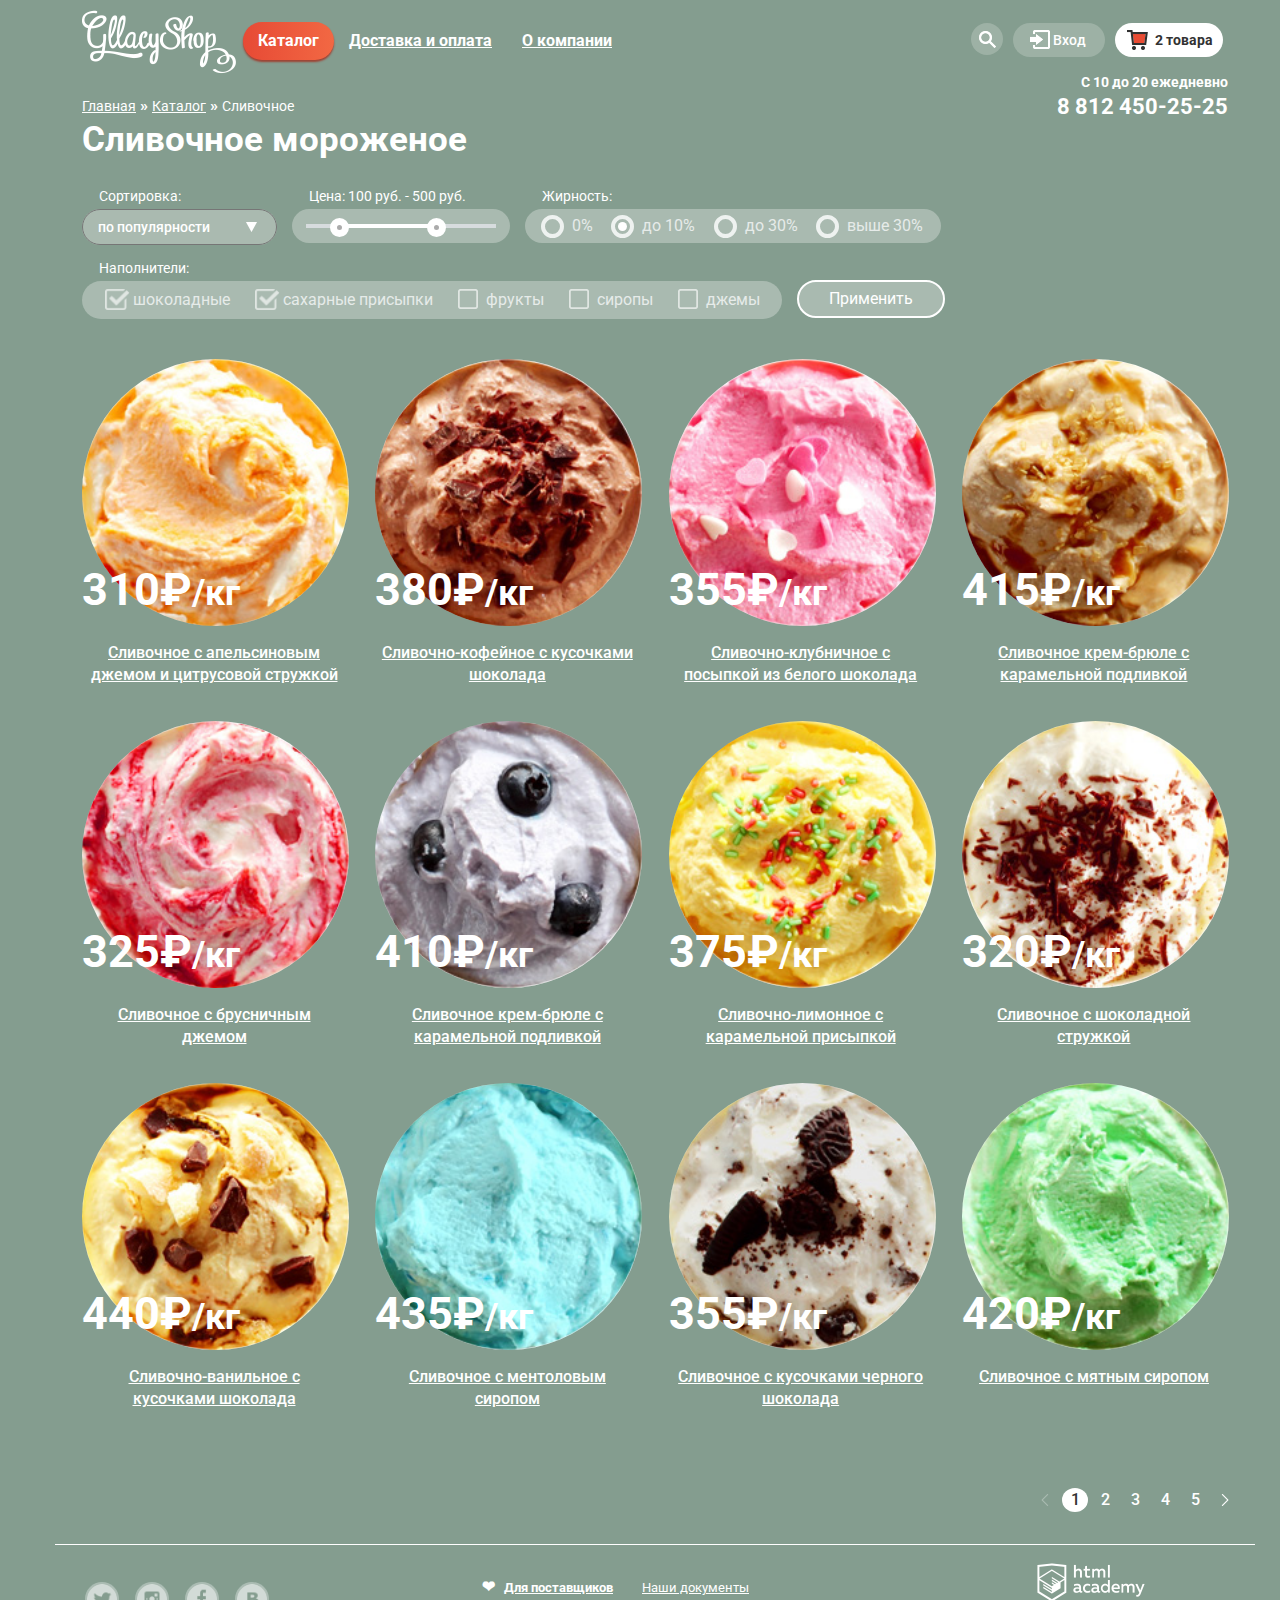
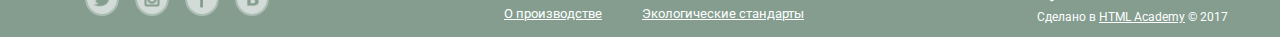
==== commit cf150153: "3-я попытка" ====
--- a/catalog.html
+++ b/catalog.html
@@ -23,7 +23,7 @@
 						</div>
 							<nav class="main-navigation">
 								<ul class="site-navigation">
-									<li>
+									<li class="item-hover">
 										<a class="site-navigation-item check" href="#" title="Переход на страницу каталога">Каталог</a>
 										<ul class="sub-menu">
 											<li>
@@ -55,7 +55,7 @@
 							</nav>
 							<nav class="user-navigation">
 								<ul class="user-navigation-list">
-									<li>
+									<li class="item-hover">
 										<a class="search-button"  href="#" title="кнопка для вывода поля поиска"></a>	
 										<ul class="form-search">
 											<li>
@@ -65,7 +65,7 @@
 											</li>	
 										</ul>								
 									</li>
-									<li class="login-link">
+									<li class="login-link item-hover">
 										<a class="login-link-button" href="login.html" title="кнопка для входа">Вход</a>
 										<ul class="form-enter">
 											<li>
@@ -83,7 +83,7 @@
 											</li>
 										</ul>
 									</li>
-									<li>										
+									<li class="item-hover">										
 										<a class="goods" href="#" title="кнопка для просмотра корзины">2 товара</a>
 										<ul class="basket-item">
 											<li>
@@ -155,22 +155,12 @@
 									<div class="form-sort-item">		
 										<p>Сортировка:</p>
 										<div class="background-form select-sort">		
-											<!-- <select class="select select-item select-sort">
-												<option class="select-item">По популярности</option>												
-												<option>Сначала недорогие</option>
-												<option>Сначала дорогие</option>
-												<option>По жирности</option>
-											</select>	 -->
-											<ul class="select">
-												<li> <a class="select-item" href="#" title="выбор пункта по полулярности"> По популярности</a>
-													<ul class="sub-select">
-														<li><a href="#" title="выбор пункта по полулярности">По популярности</a></li>
-														<li><a href="#" title="выбор пункта сначала недорогие">Сначала недорогие</a></li>
-														<li><a href="#" title="выбор пункта сначала дорогие">Сначала дорогие</a></li>
-														<li><a href="#" title="выбор пункта по жирности">По жирности</a></li>
-													</ul>
-												</li>
-											</ul>	
+											<select class="select">
+												<option>по популярности</option>												
+												<option>сначала недорогие</option>
+												<option>сначала дорогие</option>
+												<option>по жирности</option>
+											</select>						
 										</div>	
 									</div>
 									<div class="form-sort-item controls">															
--- a/css/style-min.css
+++ b/css/style-min.css
@@ -1,2 +1 @@
-body{margin:0;padding:0;font-family:'Roboto',Arial,Helvetica,sans-serif;font-size:16px;line-height:22px;font-weight:700;color:#fff}.site-wrapper{min-width:1200px;margin:0 auto;background-color:#849d8f;background-image:url(../img/background/slider-1.png);background-repeat:no-repeat;background-position:top center;-webkit-transition:background-image .5s ease,background-color .5s ease;-o-transition:background-image .5s ease,background-color .5s ease;transition:background-image .5s ease,background-color .5s ease}.catalog-wrapper{width:1200px;margin:0 auto;padding:0 55px;background-color:#849d8f}.container-flex{display:-webkit-box;display:-ms-flexbox;display:flex;-webkit-box-orient:vertical;-webkit-box-direction:normal;-ms-flex-direction:column;flex-direction:column;-webkit-box-align:center;-ms-flex-align:center;align-items:center}.main-navigation-wrapper{position:relative;width:1200px}.container-center{width:1146px;margin:0 auto;padding:0 27px}.main-navigation-wrapper .container-center{display:-webkit-box;display:-ms-flexbox;display:flex;-webkit-box-pack:justify;-ms-flex-pack:justify;justify-content:space-between;-ms-flex-wrap:wrap;flex-wrap:wrap}.logo{margin-top:10px;width:154px;height:64px}header a{color:#fff;text-decoration:none;list-style:none}header ul{margin:0;padding:0;list-style:none}.main-navigation{position:absolute;display:-webkit-box;display:-ms-flexbox;display:flex;-ms-flex-wrap:wrap;flex-wrap:wrap;width:620px;top:0;left:188px}.site-navigation{position:relative;display:-webkit-box;display:-ms-flexbox;display:flex;-ms-flex-wrap:wrap;flex-wrap:wrap;font-size:16px;line-height:18px}.site-navigation-item{display:block;margin-top:22px;margin-bottom:0;padding:10px 15px;text-decoration:underline}.site-navigation-item:hover{color:#323232;background-color:#fff;border:none;border-radius:25px;text-decoration:none}.site-navigation-item:active{text-decoration:none;background-color:rgba(248,247,244,0.988);-webkit-box-shadow:inset 0 2px 1px 0 rgba(105,105,105,0.004);box-shadow:inset 0 2px 1px 0 rgba(105,105,105,0. 004)}.sub-menu{position:absolute;top:60px;left:0;min-width:143px;-webkit-box-sizing:content-box;box-sizing:content-box;font-size:14px;font-weight:400;line-height:16px;color:#323232;background-color:#fff;border-radius:5px;display:none;-webkit-box-shadow:0 20px 20px 0 rgba(0,0,0,0.4);box-shadow:0 20px 20px 0 rgba(0,0,0,0.4);z-index:999}.sub-menu li{padding:10px 0}.sub-menu .check-point{background-color:#d07058}.sub-menu li:first-child{padding:0}.sub-menu li:hover{background-color:#fbded7}.sub-menu li:first-child:hover{border-radius:5px 5px 0 0}.sub-menu li:last-child:hover{border-radius:0 0 5px 5px}.sub-menu li:active{background-color:#f6b5a5}.sub-menu li:first-child:active{border-radius:5px 5px 0 0}.sub-menu li:last-child:active{border-radius:0 0 5px 5px}.sub-menu a{padding:15px;font-size:14px;font-weight:400;line-height:16px;color:#323232;text-decoration:none}.sub-menu .sub-menu-new{font-weight:700;padding:10px}.sub-menu .check-point-item{color:#fff}.sub-menu p{width:133px;padding:10px 0;margin:0 auto;border-bottom:1px solid #a9bab0}.site-navigation > li:hover .sub-menu{display:block}.user-navigation{display:-webkit-box;display:-ms-flexbox;display:flex;-ms-flex-wrap:wrap;flex-wrap:wrap;-webkit-box-pack:end;-ms-flex-pack:end;justify-content:flex-end;width:290px}.user-navigation-list{display:-webkit-box;display:-ms-flexbox;display:flex;-ms-flex-wrap:wrap;flex-wrap:wrap;position:relative;font-size:14px;font-weight:500;line-height:16px}.user-navigation-list a{display:block;background-color:#ffffff33;margin:23px 5px 0}.user-navigation-list a:last-child{margin-right:0}.search-button{position:relative;min-width:32px;min-height:32px;background-image:url(../img/icon/search.svg);background-repeat:no-repeat;background-size:17px;background-position:50% 50%;border-radius:50%}.search-button:hover{background-color:#fff;background-image:url(../img/icon/search-hover.svg)}.login-link-button{position:relative;min-width:42px;border-radius:20px;padding:9px 10px 9px 40px}.login-link-button::before{content:"";position:absolute;top:7px;left:17px;min-width:20px;min-height:20px;background-image:url(../img/icon/enter.svg);background-repeat:no-repeat;background-position:0 0}.login-link-button:hover::before{background-image:url(../img/icon/enter-hover.svg)}.login-link-button:hover{color:#323232;background-color:#fff}.basket,.goods{position:relative;min-width:50px;border-radius:20px;padding:9px 10px 9px 40px}.basket::before{content:"";position:absolute;top:7px;left:15px;min-width:22px;min-height:20px;background-image:url(../img/icon/basket.svg);background-repeat:no-repeat;background-position:0 0}.user-navigation-list .goods{background-color:#fff;color:#323232;font-weight:700}.goods::before{content:"";position:absolute;top:7px;left:12px;min-width:22px;min-height:20px;background-image:url(../img/icon/basket-hover.svg);background-repeat:no-repeat;background-position:0 0}.info{display:-webkit-box;display:-ms-flexbox;display:flex;-webkit-box-orient:vertical;-webkit-box-direction:normal;-ms-flex-direction:column;flex-direction:column;-webkit-box-align:end;-ms-flex-align:end;align-items:flex-end;width:1146px}.work-time{font-size:14px;line-height:16px;margin-bottom:5px}.phone-number{font-size:22px;line-height:24px}.form-search{position:absolute;top:60px;right:220px;min-width:320px;min-height:50px;padding:20px 15px;display:none;-webkit-box-sizing:content-box;box-sizing:content-box}.form-search input{width:310px;padding:10px;margin:auto;-webkit-box-sizing:padding-box;box-sizing:padding-box}.search-form input:hover{-webkit-box-shadow:0 0 0 1px #c7c6c5;box-shadow:0 0 0 1px #c7c6c5}.search-form input:focus{font-weight:700;color:#323232}.search-form input:focus::-webkit-input-placeholder{color:transparent}.search-form input:focus::-moz-placeholder{color:transparent}.search-form input:focus:-moz-placeholder{color:transparent}.search-form input:focus:-ms-input-placeholder{color:transparent}.search-form input::-webkit-input-placeholder,{font-size:14px;font-weight:400;line-height:24px;color:#999}.search-form input::-moz-placeholder{font-size:14px;font-weight:400;line-height:24px;color:#999}.search-form input:-moz-placeholder{font-size:14px;font-weight:400;line-height:24px;color:#999}.search-form input:-ms-input-placeholder{font-size:14px;font-weight:400;line-height:24px;color:#999}.form-enter,.form-search{position:absolute;background-color:#f8f7f4;border-radius:5px;-webkit-box-shadow:0 20px 20px 0 rgba(0,0,0,0.4);box-shadow:0 20px 20px 0 rgba(0,0,0,0.4)}.form-enter input,.form-search input{border:1px solid #d3d3d2;border-radius:5px}.user-navigation-list > li:hover .form-search{display:block}.form-enter{display:-webkit-box;display:-ms-flexbox;display:flex;-webkit-box-orient:vertical;-webkit-box-direction:normal;-ms-flex-direction:column;flex-direction:column;position:absolute;top:60px;right:110px;min-width:277px;min-height:214px;-webkit-box-sizing:content-box;box-sizing:content-box;z-index:999;display:none}.form-enter input{width:240px;padding:10px 15px;margin:20px;-webkit-box-sizing:border-box;box-sizing:border-box}.form-enter input:hover{-webkit-box-shadow:0 0 0 1px #c7c6c5;box-shadow:0 0 0 1px #c7c6c5}.form-enter input:focus{font-weight:700;color:#323232}.form-enter input:focus::-webkit-input-placeholder{color:transparent}.form-enter input:focus::-moz-placeholder{color:transparent}.form-enter input:focus:-moz-placeholder{color:transparent}.form-enter input:focus:-ms-input-placeholder{color:transparent}.form-enter input::-webkit-input-placeholder,{font-size:14px;font-weight:400;line-height:24px;color:#999}.form-enter input::-moz-placeholder{font-size:14px;font-weight:400;line-height:24px;color:#999}.form-enter input:-moz-placeholder{font-size:14px;font-weight:400;line-height:24px;color:#999}.form-enter input:-ms-input-placeholder{font-size:14px;font-weight:400;line-height:24px;color:#999}.form-enter input:first-child{margin-bottom:0}.form-enter a{font-size:13px;font-weight:400;line-height:16px;color:#323232;text-decoration:underline}.enter a:hover{color:#e84d37;text-decoration:none}.enter a:active{color:#e84d37;text-decoration:underline}.buttons-enter{position:relative}.button-item{position:absolute;top:-10px;left:110px;padding:0;margin-left:10px}.button-item a{padding:10px;margin:0}.button-item a:first-child{padding-bottom:0}.button-enter{font-size:18px;font-weight:700;padding:15px 25px;margin:0 20px 20px}.user-navigation-list > li:hover .form-enter{display:block}.basket-item{display:-webkit-box;display:-ms-flexbox;display:flex;-webkit-box-orient:vertical;-webkit-box-direction:normal;-ms-flex-direction:column;flex-direction:column;-webkit-box-align:center;-ms-flex-align:center;align-items:center;position:absolute;top:60px;right:0;width:510px;padding:20px;font-size:13px;line-height:16px;color:#323232;background-color:#f8f7f4;border-radius:10px;z-index:999;display:none}.basket-item table{border-collapse:collapse;border-bottom:2px solid #ccccc9}.button-delete{display:block;width:11px;height:11px;background-image:url(../img/icon/delete.png);background-repeat:no-repeat;background-size:content;background-position:50% 100%}.basket-item-name{width:220px}.basket-item td{padding:10px}.basket-item img{border-radius:50%}.basket-item span{color:#b2b2b1}.basket-item button{font-weight:700;padding:10px 15px}.basket-item p{font-weight:700}.basket-price{display:-webkit-box;display:-ms-flexbox;display:flex;-webkit-box-orient:vertical;-webkit-box-direction:normal;-ms-flex-direction:column;flex-direction:column;-webkit-box-align:end;-ms-flex-align:end;align-items:flex-end}.user-navigation-list > li:hover .basket-item{display:block}.container-promo{width:1200px}.container-flex{display:-webkit-box;display:-ms-flexbox;display:flex;-webkit-box-orient:vertical;-webkit-box-direction:normal;-ms-flex-direction:column;flex-direction:column;-webkit-box-align:center;-ms-flex-align:center;align-items:center}.container-wrapper{position:relative;width:1200px}.container-center{width:1146px;margin:0 auto;padding:0 27px}.container-wrapper .container-center{display:-webkit-box;display:-ms-flexbox;display:flex;-webkit-box-pack:justify;-ms-flex-pack:justify;justify-content:space-between;-ms-flex-wrap:wrap;flex-wrap:wrap}.promo{position:relative;width:1146px;margin:0 auto;padding-top:275px;margin-bottom:40px;text-align:center;color:#fff}.slider-list{margin:0;padding:0;list-style:none}.slide-title{width:700px;margin:0 auto;margin-bottom:27px;font-size:60px;line-height:60px;font-weight:800}.slider-item a{display:inline-block;padding:10px 42px;font-weight:600;font-size:32px;line-height:44px;text-align:center;color:#fff;vertical-align:top;text-decoration:none;text-shadow:0 2px 5px rgba(160,32,11,0.76);background:#f26843;background:-webkit-gradient(linear,left top,left bottom,from(#f26843),to(#e74a35));background:-webkit-linear-gradient(top,#f26843 0%,#e74a35 100%);background:-o-linear-gradient(top,#f26843 0%,#e74a35 100%);background:linear-gradient(to bottom,#f26843 0%,#e74a35 100%);border-radius:50px;-webkit-box-shadow:0 2px 2px rgba(172,16,0,0.64);box-shadow:0 2px 2px rgba(172,16,0,0.64);border:none;cursor:pointer}.slide-button:hover{background:-webkit-gradient(linear,left top,left bottom,from(#f58669),to(#ec6f5e));background:-webkit-linear-gradient(top,#f58669 0%,#ec6f5e 100%);background:-o-linear-gradient(top,#f58669 0%,#ec6f5e 100%);background:linear-gradient(to bottom,#f58669 0%,#ec6f5e 100%);-webkit-box-shadow:0 2px 2px rgba(172,16,0,1);box-shadow:0 2px 2px rgba(172,16,0,1)}.slide-button:active{background:-webkit-gradient(linear,left top,left bottom,from(#d84732),to(#e1613e));background:-webkit-linear-gradient(top,#d84732 0%,#e1613e 100%);background:-o-linear-gradient(top,#d84732 0%,#e1613e 100%);background:linear-gradient(to bottom,#d84732 0%,#e1613e 100%);-webkit-box-shadow:inset 0 2px 2px rgba(172,16,0,1);box-shadow:inset 0 2px 2px rgba(172,16,0,1)}.slider-controls label{display:inline-block;width:17px;height:17px;margin-right:8px;vertical-align:top;background-color:transparent;border:2px solid #fff;border-radius:50%;cursor:pointer}.slider-controls{position:absolute;bottom:20px;z-index:20;font-size:0}.slide{display:none}.site-wrapper::before,.site-wrapper::after{content:"";visibility:hidden}.site-wrapper::before{background-image:url(../img/background/slider-2.png);background-size:1045px}.site-wrapper::after{background-image:url(../img/background/slider-3.png);background-size:1045px}.product-1:checked ~ .site-wrapper{background-color:#849d8f;background-image:url(../img/background/slider-1.png);background-size:1045px}.product-2:checked ~ .site-wrapper{background-color:#8996a6;background-image:url(../img/background/slider-2.png);background-size:1045px}.product-3:checked ~ .site-wrapper{background-color:#9d8b84;background-image:url(../img/background/slider-3.png);background-size:1045px}.product-1:checked ~ .site-wrapper .slide-1,.product-2:checked ~ .site-wrapper .slide-2,.product-3:checked ~ .site-wrapper .slide-3{display:block}.product-1:checked ~ .site-wrapper label[for="product1"],.product-2:checked ~ .site-wrapper label[for="product2"],.product-3:checked ~ .site-wrapper label[for="product3"]{background-color:#fff}.product-1:hover ~ .site-wrapper label[for="product1"],.product-2:hover ~ .site-wrapper label[for="product2"],.product-3:hover ~ .site-wrapper label[for="product3"]{background-color:rgba(255,255,255,0.4)}.product-1:focus ~ .site-wrapper label[for="product1"],label[for="product-1"]:active{outline:#3b99fc auto 5px}.product-2:focus ~ .site-wrapper label[for="product2"],label[for="product-2"]:active{outline:#3b99fc auto 5px}.product-3:focus ~ .site-wrapper label[for="product3"],label[for="product-3"]:active{outline:#3b99fc auto 5px}.special-offer-flex{display:-webkit-box;display:-ms-flexbox;display:flex;-webkit-box-orient:vertical;-webkit-box-direction:normal;-ms-flex-direction:column;flex-direction:column;-webkit-box-align:center;-ms-flex-align:center;align-items:center}.special-offer-wrapper{position:relative;width:1200px;margin-bottom:35px}.special-offer-center{width:1146px;margin:0 auto}.special-offer-wrapper .special-offer-center{display:-webkit-box;display:-ms-flexbox;display:flex;-webkit-box-pack:justify;-ms-flex-pack:justify;justify-content:space-between;-ms-flex-wrap:wrap;flex-wrap:wrap}.special-offer h2{font-size:35px;line-height:41px;margin:14px 18px 16px 19px}.special-offer-raspberry{width:560px;padding-top:5px;background-image:url(../img/background/raspberry-bg.jpg);background-repeat:no-repeat;background-size:cover;background-color:#ad5273;border-radius:15px}.special-offer-chocolate{width:560px;min-height:230px;padding-top:5px;background-image:url(../img/background/chocolate-bg.jpg);background-repeat:no-repeat;background-size:cover;background-color:#5e3620;border-radius:15px}.special-offer-text{margin:10px 20px;font-size:18px;line-height:22px}.button-raspberry,.button-chocolate{padding:11px 23px}.button-chocolate-container,.button-raspberry-container{display:-webkit-box;display:-ms-flexbox;display:flex;-webkit-box-pack:end;-ms-flex-pack:end;justify-content:flex-end;font-size:18px;line-height:24px;padding:32px 20px 24px}.button{font:inherit;text-align:center;color:#fff;vertical-align:middle;background-color:#ec573b;border:none;border-radius:25px;background-image:-webkit-gradient(linear,left top,right top,from(#e74a35),to(#f26843));background-image:-webkit-linear-gradient(left,#e74a35 0%,#f26843 100%);background-image:-o-linear-gradient(left,#e74a35 0%,#f26843 100%);background-image:linear-gradient(90deg,#e74a35 0%,#f26843 100%);-webkit-box-shadow:0 2px 2px 0 rgba(172,16,0,0.64);box-shadow:0 2px 2px 0 rgba(172,16,0,0.64)}.button:hover{background:-webkit-gradient(linear,left top,left bottom,from(#f58669),to(#ec6f5e));background:-webkit-linear-gradient(top,#f58669 0%,#ec6f5e 100%);background:-o-linear-gradient(top,#f58669 0%,#ec6f5e 100%);background:linear-gradient(to bottom,#f58669 0%,#ec6f5e 100%);-webkit-box-shadow:0 2px 2px rgba(172,16,0,1);box-shadow:0 2px 2px rgba(172,16,0,1)}.button:active{background:-webkit-gradient(linear,left top,left bottom,from(#d84732),to(#e1613e));background:-webkit-linear-gradient(top,#d84732 0%,#e1613e 100%);background:-o-linear-gradient(top,#d84732 0%,#e1613e 100%);background:linear-gradient(to bottom,#d84732 0%,#e1613e 100%);-webkit-box-shadow:inset 0 2px 2px rgba(172,16,0,1);box-shadow:inset 0 2px 2px rgba(172,16,0,1)}.cream-container{position:relative}.cream-img,.cream-prop{position:relative;-webkit-box-sizing:border-box;box-sizing:border-box}.cream-img img{border-radius:50%}.cream-img p{position:absolute;bottom:-4px;left:10px;font-size:45px;line-height:45px;z-index:997}.cream-prop{z-index:999}.cream-container-overlay{position:absolute;top:0;left:0;right:0;bottom:0;z-index:998;background-color:rgba(255,255,255,0);border-radius:10px;-webkit-transition:all .3s ease-in-out;-o-transition:all .3s ease-in-out;transition:all .3s ease-in-out;height:100%;min-height:100%}.cream-container:hover .cream-container-overlay{position:absolute;top:0;left:-13px;width:293px;min-height:410px;border-radius:10px;background-color:rgba(255,255,255,0.4);-webkit-transform:scale(1.2) .3s ease-in-out;-ms-transform:scale(1.2) .3s ease-in-out;transform:scale(1.2) .3s ease-in-out}.cream-container{position:relative}.cream-button{position:absolute;bottom:20px;left:55px;padding:10px 15px;visibility:hidden;opacity:0;-webkit-transition:all .3s ease-in-out;-o-transition:all .3s ease-in-out;transition:all .3s ease-in-out}.cream-container:hover .cream-button{visibility:visible;opacity:1;text-align:center}.cream-img img{border-radius:50%}.cream{position:relative;width:254px;margin-top:10px;padding-left:5px;padding-right:5px;text-align:center;margin-bottom:20px;z-index:999}.cream-img p{position:absolute;bottom:-29px;left:0;font-size:45px;line-height:45px}.cream-img span{font-size:36px;line-height:45px}.sticker{position:absolute;width:61px;height:61px;background-image:url(../img/icon/sticker.svg);background-repeat:no-repeat;background-size:contain}.cream a{font-size:16px;line-height:22px;font-weight:500;color:#fff}.cream a:hover{color:#ffbc9e;text-decoration:none}.cream a:active{color:#ffbc9e;text-decoration:underline}.container-about-us{display:-webkit-box;display:-ms-flexbox;display:flex;-webkit-box-orient:vertical;-webkit-box-direction:normal;-ms-flex-direction:column;flex-direction:column;width:1200px}.container-column{display:-webkit-box;display:-ms-flexbox;display:flex;-ms-flex-wrap:wrap;flex-wrap:wrap}.container-about-us{width:1100px;padding:27px 20px;margin:0 auto;margin-bottom:35px;color:#323232;background-color:#f0e7d3;background-image:url(../img/background/about-us-bg.jpg);background-repeat:no-repeat;background-size:cover;border-radius:15px}.container-about-us h1{font-size:24px;line-height:30px;margin:0;padding-bottom:2px}.about-us p{position:relative;width:470px;padding-left:95px;margin-bottom:0;font-size:16px;line-height:22px;font-weight:400px}.container-column .icon-cream,.container-column .icon-foliage{padding-left:55px}.container-column .icon-foliage,.container-column .icon-thermometer{margin-top:23px}.icon::before{content:"";display:block;position:absolute;width:50px;height:50px;background-repeat:no-repeat;background-size:contain;border-radius:50%}.icon-cow::before{background-image:url(../img/icon/cow.svg);top:-10px;left:38px}.icon-cream::before{background-image:url(../img/icon/cream-icon.svg);top:-10px;left:-2px}.icon-foliage::before{background-image:url(../img/icon/foliage.svg);top:-11px;left:-2px}.icon-thermometer::before{background-image:url(../img/icon/thermomiter.svg);top:-11px;left:38px}.container-blog{display:-webkit-box;display:-ms-flexbox;display:flex;-webkit-box-orient:vertical;-webkit-box-direction:normal;-ms-flex-direction:column;flex-direction:column;-webkit-box-align:center;-ms-flex-align:center;align-items:center}.wrapper-blog{min-width:1200px}.center-blog{min-width:1147px;margin:0 auto;padding:0 27px;margin-bottom:37px}.wrapper-blog .center-blog{display:-webkit-box;display:-ms-flexbox;display:flex;-webkit-box-pack:justify;-ms-flex-pack:justify;justify-content:space-between;-ms-flex-wrap:wrap;flex-wrap:wrap}.article{margin-top:3px;margin-bottom:3px}article p{margin-top:0;margin-bottom:3px;font-size:16px;line-height:22px;font-weight:500;color:#5a5a5a}article h2{width:285px;margin:0}article a{font-size:24px;line-height:30px;color:#353535;text-decoration:underline}.blog{width:523px;padding:28px 19px;background-color:#fff;background-image:url(../img/background/article-bg.jpg);background-repeat:no-repeat;background-size:150%;background-position:10% 40%;border-radius:15px}.container-fon{position:relative;width:560px;min-height:225px;background-image:url(../img/background/form-bg.svg);background-size:cover;background-color:#fff;border-radius:15px}.subscription-mail{position:absolute;top:5px;left:5px;-webkit-box-sizing:border-box;box-sizing:border-box;width:550px;min-height:215px;border-radius:15px;background-color:#f8f7f4;padding:20px}.subscription-mail p{min-width:360px;margin-bottom:15px;font-size:16px;line-height:22px;font-weight:400;color:#5a5a5a}.subscription-mail input{margin-top:21px;padding:10px 15px;width:369px;border:1px solid #c7c6c5;border-radius:5px;color:#c7c6c5;-webkit-box-sizing:border-box;box-sizing:border-box}.subscription-mail input:hover{-webkit-box-shadow:0 0 0 1px #c7c6c5;box-shadow:0 0 0 1px #c7c6c5}.subscription-mail input:focus{font-weight:700;color:#323232}.subscription-mail input:focus::-webkit-input-placeholder{color:transparent}.subscription-mail input:focus::-moz-placeholder{color:transparent}.subscription-mail input:focus:-moz-placeholder{color:transparent}.subscription-mail input:focus:-ms-input-placeholder{color:transparent}.subscription-mail input::-webkit-input-placeholder,{font-size:14px;font-weight:400;line-height:24px;color:#999}.subscription-mail input::-moz-placeholder{font-size:14px;font-weight:400;line-height:24px;color:#999}.subscription-mail input:-moz-placeholder{font-size:14px;font-weight:400;line-height:24px;color:#999}.subscription-mail input:-ms-input-placeholder{font-size:14px;font-weight:400;line-height:24px;color:#999}.subscription-mail button{padding:10px 17px;margin-left:10px;font-size:18px;line-height:24px}.container-location{display:-webkit-box;display:-ms-flexbox;display:flex;-webkit-box-orient:vertical;-webkit-box-direction:normal;-ms-flex-direction:column;flex-direction:column;-webkit-box-align:center;-ms-flex-align:center;align-items:center}.wrapper-location{min-width:1200px}.center-location{min-width:1147px;margin:0 auto;padding:0 27px;margin-bottom:15px}.wrapper-location .center-location{display:-webkit-box;display:-ms-flexbox;display:flex;-webkit-box-pack:justify;-ms-flex-pack:justify;justify-content:space-between;-ms-flex-wrap:wrap;flex-wrap:wrap}.location{position:relative;width:1200px;height:430px}.location iframe{width:1200px;height:430px;position:relative;top:0;left:0;z-index:5;border:none}.location-image{position:absolute;padding:0;margin:0;top:0;left:0;z-index:1}.block-address{display:-webkit-box;display:-ms-flexbox;display:flex;-webkit-box-orient:vertical;-webkit-box-direction:normal;-ms-flex-direction:column;flex-direction:column;position:absolute;top:65px;right:25px;padding:27px;width:250px;color:#323232;background-color:#fdfdfd;border-radius:15px;z-index:6}.block-address-item{font-size:14px;line-height:20px;font-weight:400;margin:0}.block-address-info,.block-address-info a{margin:0;font-size:18px;line-height:24px;color:#323232;text-decoration:none}.block-address p:first-child{width:150px}.block-address p:nth-child(2),.block-address p:nth-child(5){margin-bottom:25px}.feedback-button{padding:12px 20px;text-decoration:none;font-size:18px;line-height:24px}.modal{position:fixed;top:150px;left:50%;margin-left:-200px;z-index:9999;display:none}.modal-overlay{position:fixed;top:0;left:0;width:100%;height:100%;background-color:rgba(0,0,0,0.5);z-index:9997;display:none}.modal-show{display:block;-webkit-animation:bounce .6s;animation:bounce .6s}.modal-close{position:absolute;top:15px;right:15px;width:20px;height:20px;font-size:0;background-color:#f8f7f4;border:0;cursor:pointer}.modal-close::before,.modal-close::after{content:"";top:15px;left:20px;position:absolute;width:20px;height:3px;background-color:#323232}.modal-close::before{-webkit-transform:rotate(45deg);-ms-transform:rotate(45deg);transform:rotate(45deg)}.modal-close::after{-webkit-transform:rotate(-45deg);-ms-transform:rotate(-45deg);transform:rotate(-45deg)}.feedback-form{display:-webkit-box;display:-ms-flexbox;display:flex;-webkit-box-orient:vertical;-webkit-box-direction:normal;-ms-flex-direction:column;flex-direction:column;-webkit-box-align:start;-ms-flex-align:start;align-items:flex-start;padding:20px 25px;width:420px;background-color:#f8f7f4;border-radius:10px;-webkit-box-sizing:content-box;box-sizing:content-box}.feedback-form legend{font-size:24px;line-height:28px;font-weight:500;color:#323232;margin-bottom:20px}.feedback-form input,.feedback-form textarea{min-width:235px;font-size:16px;font-weight:400;line-height:24px;color:#999;border:1px solid #d3d3d2;margin-bottom:20px;padding:10px 15px;border-radius:5px;-webkit-box-sizing:border-box;box-sizing:border-box}.feedback-form input:hover,.feedback-form textarea:hover{-webkit-box-shadow:0 0 0 1px #c7c6c5;box-shadow:0 0 0 1px #c7c6c5}.feedback-form input:focus,.feedback-form textarea:focus{font-weight:700;color:#323232}.feedback-form input:focus::-webkit-input-placeholder{color:transparent}.feedback-form input:focus::-moz-placeholder{color:transparent}.feedback-form input:focus:-moz-placeholder{color:transparent}.feedback-form input:focus:-ms-input-placeholder{color:transparent}.feedback-form input::-webkit-input-placeholder,{font-size:14px;font-weight:400;line-height:24px;color:#999}.feedback-form input::-moz-placeholder{font-size:14px;font-weight:400;line-height:24px;color:#999}.feedback-form input:-moz-placeholder{font-size:14px;font-weight:400;line-height:24px;color:#999}.feedback-form input:-ms-input-placeholder{font-size:14px;font-weight:400;line-height:24px;color:#999}.feedback-form textarea:focus::-webkit-input-placeholder{color:transparent}.feedback-form textarea:focus::-moz-placeholder{color:transparent}.feedback-form textarea:focus:-moz-placeholder{color:transparent}.feedback-form textarea:focus:-ms-input-placeholder{color:transparent}.feedback-form textarea::-webkit-input-placeholder,{font-size:14px;font-weight:400;line-height:24px;color:#999}.feedback-form textarea::-moz-placeholder{font-size:14px;font-weight:400;line-height:24px;color:#999}.feedback-form textarea:-moz-placeholder{font-size:14px;font-weight:400;line-height:24px;color:#999}.feedback-form textarea:-ms-input-placeholder{font-size:14px;font-weight:400;line-height:24px;color:#999}.feedback-form textarea{min-width:390px;min-height:65px}.feedback-form button{-ms-flex-item-align:end;align-self:flex-end;padding:10px 20px}.feedback-form p{font-size:24px;line-height:28px;color:#323232;font-weight:500}@-webkit-keyframes bounce{0%{-webkit-transform:translateY(-2000px);transform:translateY(-2000px)}70%{-webkit-transform:translateY(30px);transform:translateY(30px)}90%{-webkit-transform:translateY(-10px);transform:translateY(-10px)}100%{-webkit-transform:translateY(0);transform:translateY(0)}}@keyframes bounce{0%{-webkit-transform:translateY(-2000px);transform:translateY(-2000px)}70%{-webkit-transform:translateY(30px);transform:translateY(30px)}90%{-webkit-transform:translateY(-10px);transform:translateY(-10px)}100%{-webkit-transform:translateY(0);transform:translateY(0)}}.social{display:-webkit-box;display:-ms-flexbox;display:flex;-ms-flex-wrap:wrap;flex-wrap:wrap}.social ul{padding:0;margin-top:19px;margin-left:3px}.social li{display:inline-block;list-style:none;margin:0;padding-left:12px}.social li:first-child{padding-left:0}.social-button{display:block;width:30px;height:30px;background-repeat:no-repeat;background-size:cover;border:2px solid #c2cec7;border-radius:50%;opacity:.8}.social-button:hover{opacity:1}.twitter{background-image:url(../img/icon/tw.svg)}.instagram{background-image:url(../img/icon/inst.svg)}.facebook{background-image:url(../img/icon/fb.svg)}.vkontakte{background-image:url(../img/icon/vk.svg)}.table{margin:10px}.table a{padding-right:20px;padding-left:5px;font-size:13px;line-height:18px;font-weight:400;color:#fff}.table a:hover,.copyright a:hover{color:#ffbc9e;text-decoration:none}.table a:active,.copyright a:active{color:#ffbc9e;text-decoration:underline}.table-icon{display:block;width:15px;height:13px;padding-top:10px;background-image:url(../img/icon/table-icon.svg);background-repeat:no-repeat;background-position:center center}.copyright p{margin:0;font-size:12px;line-height:18px;font-weight:400}.copyright a{color:#fff;font-weight:400}.navigation-flex{display:-webkit-box;display:-ms-flexbox;display:flex;width:1200px;margin-bottom:30px}.navigation-center{width:1140px;-webkit-box-orient:vertical;-webkit-box-direction:normal;-ms-flex-direction:column;flex-direction:column;margin:0 auto}.check{text-decoration:none;background-color:#ec573b;border:none;border-radius:25px;background-image:-webkit-gradient(linear,left top,right top,from(#e74a35),to(#f26843));background-image:-webkit-linear-gradient(left,#e74a35 0%,#f26843 100%);background-image:-o-linear-gradient(left,#e74a35 0%,#f26843 100%);background-image:linear-gradient(90deg,#e74a35 0%,#f26843 100%);-webkit-box-shadow:0 2px 2px 0 rgba(172,16,0,0.64);box-shadow:0 2px 2px 0 rgba(172,16,0,0.64)}.site-navigation .check:hover{background-image:none;-webkit-box-shadow:none;box-shadow:none}.site-navigation .check:active{text-decoration:none;background-color:rgba(248,247,244,0.988);-webkit-box-shadow:inset 0 2px 1px 0 rgba(105,105,105,0.004);box-shadow:inset 0 2px 1px 0 rgba(105,105,105,0.004)}.info-catalog{display:-webkit-box;display:-ms-flexbox;display:flex;-webkit-box-pack:justify;-ms-flex-pack:justify;justify-content:space-between;width:1146px}.navigation-point{display:-webkit-box;display:-ms-flexbox;display:flex;-webkit-box-orient:vertical;-webkit-box-direction:normal;-ms-flex-direction:column;flex-direction:column;-webkit-box-align:start;-ms-flex-align:start;align-items:flex-start}.time{display:-webkit-box;display:-ms-flexbox;display:flex;-webkit-box-orient:vertical;-webkit-box-direction:normal;-ms-flex-direction:column;flex-direction:column;-webkit-box-align:end;-ms-flex-align:end;align-items:flex-end}.navigation-point p{margin-top:21px;margin-bottom:2px}.navigation-point span{font-size:14px;line-height:16px;font-weight:400;text-decoration:underline}.navigation-point a:hover{color:#ffbc9e;text-decoration:none}.navigation-point a:active{color:#ffbc9e;text-decoration:underline}.navigation .active{text-decoration:none}.navigation-point h1{font-size:35px;line-height:41px;margin:0;margin-bottom:23px}.container-form{display:-webkit-box;display:-ms-flexbox;display:flex;width:1200px;margin-bottom:35px}.form-wrapper{width:1147px;margin:0 auto}.form-sort,.form-filter{display:-webkit-box;display:-ms-flexbox;display:flex;-webkit-box-orient:horizontal;-webkit-box-direction:normal;-ms-flex-direction:row;flex-direction:row;-ms-flex-wrap:wrap;flex-wrap:wrap;width:900px;margin-bottom:10px}.form-filter{margin-bottom:5px}.form-sort-item,.form-filter-item{margin-right:15px}.container-form p{position:relative;font-size:14px;line-height:16px;font-weight:400;padding:5px;padding-left:17px;margin:0}.select-sort{position:relative;width:190px;padding:2px}.select{position:relative;padding-top:5px;padding-bottom:5px}.select-item{font-size:14px;line-height:16px;font-weight:500;padding:5px 40px 5px 15px}.select-item::before{content:"";position:absolute;top:13px;right:15px;width:0;height:0;border:5px solid transparent;border-top:10px solid #fff}.select a:hover::before{border-top:10px solid #323232}.select a:hover{color:#323232}.select > li:hover > .sub-select{display:block}.sub-select{position:absolute;width:192px;display:block;top:30px;left:0;-webkit-box-sizing:content-box;box-sizing:content-box;font-size:14px;line-height:16px;font-weight:400;background-color:#fff;z-index:10;display:none}.sub-select li{padding:5px 20px}.sub-select li:hover{background-color:#1e90ff}.sub-select li:hover a{color:#fff}.sub-select a{color:#323232}.scale{width:190px;height:4px;margin:13px 10px;background:#d7dcde}.bar{width:50%;height:4px;margin-left:20%;background:#fff}.form-scale{position:relative;padding:2px 4px}.toggle{position:absolute;top:9px;left:0;width:5px;height:5px;padding:0;border:7px solid #fff;border-radius:50px;background-color:#ababab;cursor:pointer}.toggle-min{left:38px}.toggle-max{left:135px}.controls-item{display:block}.form-fat-content label{display:inline-block;font-size:16px;line-height:18px;font-weight:400;position:relative;padding-left:30px;color:#e6ebe9;cursor:pointer}.form-filter-checkbox label{display:inline-block;vertical-align:middle;font-size:16px;line-height:18px;font-weight:400;position:relative;padding-left:30px;color:#e6ebe9;cursor:pointer}.form-fat-content label:hover,.form-filter-checkbox label:hover{color:#fff}.form-sort-item{border:none}.background-form{background:#a9bab0;border-radius:20px}.form-fat-content{display:-webkit-box;display:-ms-flexbox;display:flex;-ms-flex-pack:distribute;justify-content:space-around;width:400px;padding:8px;text-align:center}.form-filter-checkbox{display:-webkit-box;display:-ms-flexbox;display:flex;-ms-flex-pack:distribute;justify-content:space-around;width:680px;padding:10px;text-align:center}.input-custom::after{content:"";position:absolute;top:-2px;left:2px;display:block;width:20px;height:20px;background-image:url(../img/icon/checkbox-off.svg);background-repeat:no-repeat;background-size:contain;opacity:1}.filter-input-checkbox:checked + .input-custom::after{display:none}.filter-input-checkbox:checked + .input-custom::before{content:"";position:absolute;top:-2px;left:2px;display:block;width:25px;height:25px;background-image:url(../img/icon/checkbox-on.svg);background-repeat:no-repeat;background-size:contain;opacity:1}.radio-custom{position:absolute;top:-2px;left:-1px;display:block;width:15px;height:15px;border:4px solid #eef2f0;border-radius:50px;cursor:pointer}.radio-custom:hover
-.radio-custom:focus{border:4px solid #fff}.radio-button:checked + .radio-custom::before{content:"";position:absolute;top:3px;left:3px;display:block;width:9px;height:9px;background-color:#fff;border-radius:50%}input[type="checkbox"]:focus + .input-custom::before,input[type="checkbox"]:focus + .input-custom::after{outline:#3b99fc auto 5px}input[type="radio"]:focus + .radio-custom{outline:#3b99fc auto 5px}.button-form{font-size:16px;line-height:18px;color:#fff;padding:8px 30px;border:2px solid #fff;background-color:#a9bab0;border-radius:20px;margin-top:25px}.button-form:hover{color:#323232;background-color:#fff}.button-form:active{background-color:#fff;-webkit-box-shadow:inset 0 2px 1px 0 #696969;box-shadow:inset 0 2px 1px 0 #696969;color:#323232}.number-page{display:-webkit-box;display:-ms-flexbox;display:flex;-ms-flex-wrap:wrap;flex-wrap:wrap}.assortment-flex{display:-webkit-box;display:-ms-flexbox;display:flex;-webkit-box-orient:vertical;-webkit-box-direction:normal;-ms-flex-direction:column;flex-direction:column;-webkit-box-align:center;-ms-flex-align:center;align-items:center}.assortment-flex-catalog{margin-bottom:41px}.assortment-wrapper{width:1200px}.assortment-center{width:1147px;margin:0 auto;padding:0 27px}.assortment-wrapper .assortment-center{display:-webkit-box;display:-ms-flexbox;display:flex;-webkit-box-pack:justify;-ms-flex-pack:justify;justify-content:space-between;-ms-flex-wrap:wrap;flex-wrap:wrap}.cream-container{margin-bottom:15px}.number-page{display:-webkit-box;display:-ms-flexbox;display:flex;-webkit-box-pack:end;-ms-flex-pack:end;justify-content:flex-end;min-width:200px;margin-bottom:30px;margin-right:15px}.number-page a{display:inline-block;height:20px;min-width:10px;padding:2px 8px;margin:2px;font-weight:500;line-height:20px;text-align:center;vertical-align:middle;text-decoration:none;color:#fff;border-radius:50%}.ago{background-image:url(../img/icon/icon-right-small.png);background-repeat:no-repeat;background-position:50% 50%}.go{background-image:url(../img/icon/icon-right-small.png);background-repeat:no-repeat;background-position:50% 50%;-webkit-transform:rotate(180deg);-ms-transform:rotate(180deg);transform:rotate(180deg);opacity:.3}.container-center-catalog{border-top:1px solid #fff;padding-top:18px}.number-page .active{color:#323232;background-color:#fff}.number-page a:hover{background-color:#9db1a5}.number-page a:active{color:#323232;background-color:#fff}.visually-hidden:not(:focus):not(:active),input[type="checkbox"].visually-hidden,input[type="radio"].visually-hidden{position:absolute;width:1px;height:1px;margin:-1px;border:0;padding:0;white-space:nowrap;-webkit-clip-path:inset(100%);clip-path:inset(100%);clip:rect(0 0 0 0);overflow:hidden}+body{margin:0;padding:0;font-family:'Roboto', Arial, Helvetica,  sans-serif;font-size:16px;line-height:22px;font-weight:bold;color:#ffffff}.site-wrapper{min-width:1200px;margin:0 auto;background-color:#849d8f;background-image:url("../img/background/slider-1.png");background-repeat:no-repeat;background-position:top center;-webkit-transition:background-image 0.5s ease, background-color 0.5s ease;-o-transition:background-image 0.5s ease, background-color 0.5s ease;transition:background-image 0.5s ease, background-color 0.5s ease}.catalog-wrapper{width:1200px;margin:0 auto;padding:0 55px;background-color:#849d8f}.container-flex{display:-webkit-box;display:-ms-flexbox;display:flex;-webkit-box-orient:vertical;-webkit-box-direction:normal;-ms-flex-direction:column;flex-direction:column;-webkit-box-align:center;-ms-flex-align:center;align-items:center}.main-navigation-wrapper{position:relative;width:1200px}.container-center{width:1146px;margin:0 auto;padding:0 27px}.main-navigation-wrapper .container-center{display:-webkit-box;display:-ms-flexbox;display:flex;-webkit-box-pack:justify;-ms-flex-pack:justify;justify-content:space-between;-ms-flex-wrap:wrap;flex-wrap:wrap}.logo{margin-top:10px;width:154px;height:64px}header a{color:#ffffff;text-decoration:none;list-style:none}header ul{margin:0;padding:0;list-style:none}.main-navigation{position:absolute;display:-webkit-box;display:-ms-flexbox;display:flex;-ms-flex-wrap:wrap;flex-wrap:wrap;width:620px;top:0;left:188px}.site-navigation{position:relative;display:-webkit-box;display:-ms-flexbox;display:flex;-ms-flex-wrap:wrap;flex-wrap:wrap;font-size:16px;line-height:18px}.site-navigation-item{display:block;margin-top:22px;margin-bottom:0;padding:10px 15px;text-decoration:underline}.site-navigation-item:hover{color:#323232;background-color:#ffffff;border:none;border-radius:25px;text-decoration:none}.site-navigation-item:active{text-decoration:none;background-color:rgba(248, 247, 244, 0.988);-webkit-box-shadow:inset 0px 2px 1px 0px rgba(105, 105, 105, 0.4);box-shadow:inset 0 2px 1px 0 rgba(105, 105, 105, 0.4)}.sub-menu{position:absolute;top:65px;left:0;min-width:143px;-webkit-box-sizing:content-box;box-sizing:content-box;font-size:14px;font-weight:400;line-height:16px;color:#323232;background-color:#ffffff;border-radius:5px;display:none;-webkit-box-shadow:0px 20px 20px 0px rgba(0, 0, 0, 0.4);box-shadow:0px 20px 20px 0px rgba(0, 0, 0, 0.4);z-index:999}.sub-menu li{padding:10px 0}.sub-menu .check-point{background-color:#d07058}.sub-menu li:first-child{position:relative;padding:0}.sub-menu li:first-child:before{position:absolute;top:-5px;left:0;content:"";width:100px;height:5px;background-color:transparent}.sub-menu li:hover{background-color:#fbded7}.sub-menu li:first-child:hover{border-radius:5px 5px 0 0}.sub-menu li:last-child:hover{border-radius:0 0 5px 5px}.sub-menu li:active{background-color:#f6b5a5}.sub-menu li:first-child:active{border-radius:5px 5px 0 0}.sub-menu li:last-child:active{border-radius:0 0 5px 5px}.sub-menu a{padding:15px;font-size:14px;font-weight:400;line-height:16px;color:#323232;text-decoration:none}.sub-menu .sub-menu-new{font-weight:700;padding:10px}.sub-menu .check-point-item{color:#ffffff}.sub-menu p{width:133px;padding:10px 0;margin:0 auto;border-bottom:1px solid #a9bab0}.item-hover:hover .sub-menu{display:block}.user-navigation{display:-webkit-box;display:-ms-flexbox;display:flex;-ms-flex-wrap:wrap;flex-wrap:wrap;-webkit-box-pack:end;-ms-flex-pack:end;justify-content:flex-end;width:290px}.user-navigation-list{display:-webkit-box;display:-ms-flexbox;display:flex;-ms-flex-wrap:wrap;flex-wrap:wrap;position:relative;font-size:14px;font-weight:500;line-height:16px}.user-navigation-list a{display:block;background-color:#9db1a5;margin-top:23px;margin-right:5px;margin-left:5px;margin-bottom:0}.user-navigation-list a:last-child{margin-right:0}.search-button{position:relative;min-width:32px;min-height:32px;background-image:url("../img/icon/search.svg");background-repeat:no-repeat;background-size:17px;background-position:50% 50%;border-radius:50%}.search-button:hover{background-color:#ffffff;background-image:url("../img/icon/search-hover.svg")}.login-link-button{position:relative;min-width:42px;padding-top:9px;padding-left:40px;padding-right:10px;padding-bottom:9px;border-radius:20px}.login-link-button:before{content:"";position:absolute;top:7px;left:17px;min-width:20px;min-height:20px;background-image:url("../img/icon/enter.svg");background-repeat:no-repeat;background-position:0 0}.login-link-button:hover:before{background-image:url("../img/icon/enter-hover.svg")}.login-link-button:hover{color:#323232;background-color:#ffffff}.basket,.goods{position:relative;min-width:50px;padding-top:9px;padding-left:40px;padding-right:10px;padding-bottom:9px;border-radius:20px}.basket:before{content:"";position:absolute;top:7px;left:15px;min-width:22px;min-height:20px;background-image:url("../img/icon/basket.svg");background-repeat:no-repeat;background-position:0 0}.user-navigation-list .goods{background-color:#ffffff;color:#323232;font-weight:700}.goods:before{content:"";position:absolute;top:7px;left:12px;min-width:22px;min-height:20px;background-image:url("../img/icon/basket-hover.svg");background-repeat:no-repeat;background-position:0 0}.info{display:-webkit-box;display:-ms-flexbox;display:flex;-webkit-box-orient:vertical;-webkit-box-direction:normal;-ms-flex-direction:column;flex-direction:column;-webkit-box-align:end;-ms-flex-align:end;align-items:flex-end;width:1146px}.work-time{font-size:14px;line-height:16px;margin-bottom:5px}.phone-number{font-size:22px;line-height:24px}.form-search{position:absolute;top:60px;right:210px;min-width:300px;min-height:40px;padding:20px 15px;display:none;-webkit-box-sizing:content-box;box-sizing:content-box}.form-search input{width:310px;padding-top:11px;padding-right:10px;padding-left:10px;padding-bottom:15px;margin:auto;-webkit-box-sizing:padding-box;box-sizing:padding-box}.search-form input:hover{-webkit-box-shadow:0 0 0 1px #c7c6c5;box-shadow:0 0 0 1px #c7c6c5}.search-form input:focus{font-weight:700;color:#323232}.search-form input:focus::-webkit-input-placeholder{color:transparent}.search-form input:focus::-moz-placeholder{color:transparent}.search-form input:focus:-moz-placeholder{color:transparent}.search-form input:focus:-ms-input-placeholder{color:transparent}.search-form input::-webkit-input-placeholder{font-size:14px;font-weight:400;line-height:24px;color:#999999}.search-form input::-moz-placeholder{font-size:14px;font-weight:400;line-height:24px;color:#999999}.search-form input:-moz-placeholder{font-size:14px;font-weight:400;line-height:24px;color:#999999}.search-form input:-ms-input-placeholder{font-size:14px;font-weight:400;line-height:24px;color:#999999}.form-enter,.form-search{position:absolute;background-color:#f8f7f4;border-radius:5px;-webkit-box-shadow:0px 20px 20px 0px rgba(0, 0, 0, 0.4);box-shadow:0px 20px 20px 0px rgba(0, 0, 0, 0.4)}.form-enter input,.form-search input{border:1px solid #d3d3d2;border-radius:5px}.item-hover:hover .form-search{display:block}.form-enter{display:-webkit-box;display:-ms-flexbox;display:flex;-webkit-box-orient:vertical;-webkit-box-direction:normal;-ms-flex-direction:column;flex-direction:column;position:absolute;top:60px;right:110px;min-width:277px;min-height:214px;-webkit-box-sizing:content-box;box-sizing:content-box;z-index:999;display:none}.form-enter input{width:240px;padding:10px 15px;margin:20px;-webkit-box-sizing:border-box;box-sizing:border-box}.form-enter input:hover{-webkit-box-shadow:0 0 0 1px #c7c6c5;box-shadow:0 0 0 1px #c7c6c5}.form-enter input:focus{font-weight:700;color:#323232}.form-enter input:focus::-webkit-input-placeholder{color:transparent}.form-enter input:focus::-moz-placeholder{color:transparent}.form-enter input:focus:-moz-placeholder{color:transparent}.form-enter input:focus:-ms-input-placeholder{color:transparent}.form-enter input::-webkit-input-placeholder{font-size:14px;font-weight:400;line-height:24px;color:#999999}.form-enter input::-moz-placeholder{font-size:14px;font-weight:400;line-height:24px;color:#999999}.form-enter input:-moz-placeholder{font-size:14px;font-weight:400;line-height:24px;color:#999999}.form-enter input:-ms-input-placeholder{font-size:14px;font-weight:400;line-height:24px;color:#999999}.form-enter input:first-child{margin-bottom:0}.form-enter a{font-size:13px;font-weight:400;line-height:16px;color:#323232;text-decoration:underline}.enter a:hover{color:#e84d37;text-decoration:none}.enter a:active{color:#e84d37;text-decoration:underline}.buttons-enter{position:relative}.button-item{position:absolute;top:-10px;left:110px;padding:0;margin-left:10px}.button-item a{padding:10px;margin:0;background-color:#f8f7f4}.button-item a:first-child{padding-bottom:0}.button-enter{font-size:18px;font-weight:700;padding:15px 25px;margin-top:0;margin-bottom:20px;margin-left:20px;margin-right:20px}.item-hover:hover .form-enter{display:block}.basket-item{display:-webkit-box;display:-ms-flexbox;display:flex;-webkit-box-orient:vertical;-webkit-box-direction:normal;-ms-flex-direction:column;flex-direction:column;-webkit-box-align:center;-ms-flex-align:center;align-items:center;position:absolute;top:60px;right:0;width:510px;padding:20px;font-size:13px;line-height:16px;color:#323232;background-color:#f8f7f4;border-radius:10px;z-index:999;display:none}.basket-item table{border-collapse:collapse;border-bottom:2px solid #ccccc9}.button-delete{display:block;width:11px;height:11px;background-image:url("../img/icon/delete.png");background-repeat:no-repeat;background-size:content;background-position:50% 100%}.basket-item-name{width:220px}.basket-item td{padding:10px}.basket-item img{border-radius:50%}.basket-item span{color:#b2b2b1}.basket-item button{font-weight:700;padding:10px 15px}.basket-item p{font-weight:700}.basket-price{display:-webkit-box;display:-ms-flexbox;display:flex;-webkit-box-orient:vertical;-webkit-box-direction:normal;-ms-flex-direction:column;flex-direction:column;-webkit-box-align:end;-ms-flex-align:end;align-items:flex-end}.item-hover:hover .basket-item{display:block}.container-promo{width:1200px}.container-flex{display:-webkit-box;display:-ms-flexbox;display:flex;-webkit-box-orient:vertical;-webkit-box-direction:normal;-ms-flex-direction:column;flex-direction:column;-webkit-box-align:center;-ms-flex-align:center;align-items:center}.container-wrapper{position:relative;width:1200px}.container-center{width:1146px;margin:0 auto;padding:0 27px}.container-wrapper .container-center{display:-webkit-box;display:-ms-flexbox;display:flex;-webkit-box-pack:justify;-ms-flex-pack:justify;justify-content:space-between;-ms-flex-wrap:wrap;flex-wrap:wrap}.promo{position:relative;width:1146px;margin:0 auto;padding-top:275px;margin-bottom:40px;text-align:center;color:#ffffff}.slider-list{margin:0;padding:0;list-style:none}.slide-title{width:700px;margin:0 auto;margin-bottom:27px;font-size:60px;line-height:60px;font-weight:800}.slider-item a{display:inline-block;padding:10px 42px;font-weight:600;font-size:32px;line-height:44px;text-align:center;color:#ffffff;vertical-align:top;text-decoration:none;text-shadow:0 2px 5px rgba(160, 32, 11, 0.76);background:#f26843;background:-webkit-gradient(linear, left top, left bottom, from(#f26843), to(#e74a35));background:-webkit-linear-gradient(top, #f26843 0%, #e74a35 100%);background:-o-linear-gradient(top, #f26843 0%, #e74a35 100%);background:linear-gradient(to bottom, #f26843 0%, #e74a35 100%);border-radius:50px;-webkit-box-shadow:0 2px 2px rgba(172, 16, 0, 0.64);box-shadow:0 2px 2px rgba(172, 16, 0, 0.64);border:none;cursor:pointer}.slide-button:hover{background:-webkit-gradient(linear, left top, left bottom, from(#f58669), to(#ec6f5e));background:-webkit-linear-gradient(top, #f58669 0%, #ec6f5e 100%);background:-o-linear-gradient(top, #f58669 0%, #ec6f5e 100%);background:linear-gradient(to bottom, #f58669 0%, #ec6f5e 100%);-webkit-box-shadow:0 2px 2px rgba(172, 16, 0, 1);box-shadow:0 2px 2px rgba(172, 16, 0, 1)}.slide-button:active{background:-webkit-gradient(linear, left top, left bottom, from(#d84732), to(#e1613e));background:-webkit-linear-gradient(top, #d84732 0%, #e1613e 100%);background:-o-linear-gradient(top, #d84732 0%, #e1613e 100%);background:linear-gradient(to bottom, #d84732 0%, #e1613e 100%);-webkit-box-shadow:inset 0 2px 2px rgba(172, 16, 0, 1);box-shadow:inset 0 2px 2px rgba(172, 16, 0, 1)}.slider-controls label{display:inline-block;width:17px;height:17px;margin-right:8px;vertical-align:top;background-color:transparent;border:2px solid #ffffff;border-radius:50%;cursor:pointer}.slider-controls{position:absolute;bottom:20px;z-index:20;font-size:0}.slide{display:none}.site-wrapper:after,.site-wrapper:before{content:"";visibility:hidden}.site-wrapper:before{background-image:url("../img/background/slider-2.png");background-size:1045px}.site-wrapper:after{background-image:url("../img/background/slider-3.png");background-size:1045px}.product-1:checked~.site-wrapper{background-color:#849d8f;background-image:url("../img/background/slider-1.png");background-size:1045px}.product-2:checked~.site-wrapper{background-color:#8996a6;background-image:url("../img/background/slider-2.png");background-size:1045px}.product-3:checked~.site-wrapper{background-color:#9d8b84;background-image:url("../img/background/slider-3.png");background-size:1045px}.product-1:checked~.site-wrapper .slide-1,.product-2:checked~.site-wrapper .slide-2,.product-3:checked~.site-wrapper .slide-3{display:block}.product-1:checked~.site-wrapper label[for=product1],.product-2:checked~.site-wrapper label[for=product2],.product-3:checked~.site-wrapper label[for=product3]{background-color:#ffffff}.product-1:hover~.site-wrapper label[for=product1],.product-2:hover~.site-wrapper label[for=product2],.product-3:hover~.site-wrapper label[for=product3]{background-color:rgba(255,255,255, 0.4)}.product-1:focus~.site-wrapper label[for=product1],label[for=product-1]:active{outline:rgb(59, 153, 252) auto 5px}.product-2:focus~.site-wrapper label[for=product2],label[for=product-2]:active{outline:rgb(59, 153, 252) auto 5px}.product-3:focus~.site-wrapper label[for=product3],label[for=product-3]:active{outline:rgb(59, 153, 252) auto 5px}.special-offer-flex{display:-webkit-box;display:-ms-flexbox;display:flex;-webkit-box-orient:vertical;-webkit-box-direction:normal;-ms-flex-direction:column;flex-direction:column;-webkit-box-align:center;-ms-flex-align:center;align-items:center}.special-offer-wrapper{position:relative;width:1200px;margin-bottom:38px}.special-offer-center{width:1146px;margin:0 auto}.special-offer-wrapper .special-offer-center{display:-webkit-box;display:-ms-flexbox;display:flex;-webkit-box-pack:justify;-ms-flex-pack:justify;justify-content:space-between;-ms-flex-wrap:wrap;flex-wrap:wrap}.special-offer h2{margin-top:14px;margin-left:19px;margin-right:18px;margin-bottom:16px;font-size:35px;line-height:41px}.special-offer-raspberry{width:560px;padding-top:5px;background-image:url("../img/background/raspberry-bg.jpg");background-repeat:no-repeat;background-size:cover;background-color:#ad5273;border-radius:15px}.special-offer-chocolate{width:560px;min-height:227px;padding-top:5px;background-image:url("../img/background/chocolate-bg.jpg");background-repeat:no-repeat;background-size:cover;background-color:#5e3620;border-radius:15px}.special-offer-text{margin-bottom:40px;margin:10px 20px;font-size:18px;line-height:22px}.button-chocolate,.button-raspberry{padding:11px 23px}.button-chocolate-container,.button-raspberry-container{display:-webkit-box;display:-ms-flexbox;display:flex;-webkit-box-pack:end;-ms-flex-pack:end;justify-content:flex-end;padding-top:32px;padding-left:20px;padding-right:20px;padding-bottom:24px;font-size:18px;line-height:24px}.button{font:inherit;text-align:center;color:#ffffff;vertical-align:middle;background-color:#ec573b;border:none;border-radius:25px;background-image:-webkit-gradient( linear, left top, right top, from(rgb(231,74,53)), to(rgb(242,104,67)));background-image:-webkit-linear-gradient( left, rgb(231,74,53) 0%, rgb(242,104,67) 100%);background-image:-o-linear-gradient( left, rgb(231,74,53) 0%, rgb(242,104,67) 100%);background-image:linear-gradient( 90deg, rgb(231,74,53) 0%, rgb(242,104,67) 100%);-webkit-box-shadow:0px 2px 2px 0px rgba(172, 16, 0, 0.64);box-shadow:0px 2px 2px 0px rgba(172, 16, 0, 0.64)}.button:hover{background:-webkit-gradient(linear, left top, left bottom, from(#f58669), to(#ec6f5e));background:-webkit-linear-gradient(top, #f58669 0%, #ec6f5e 100%);background:-o-linear-gradient(top, #f58669 0%, #ec6f5e 100%);background:linear-gradient(to bottom, #f58669 0%, #ec6f5e 100%);-webkit-box-shadow:0 2px 2px rgba(172, 16, 0, 1);box-shadow:0 2px 2px rgba(172, 16, 0, 1)}.button:active{background:-webkit-gradient(linear, left top, left bottom, from(#d84732), to(#e1613e));background:-webkit-linear-gradient(top, #d84732 0%, #e1613e 100%);background:-o-linear-gradient(top, #d84732 0%, #e1613e 100%);background:linear-gradient(to bottom, #d84732 0%, #e1613e 100%);-webkit-box-shadow:inset 0 2px 2px rgba(172, 16, 0, 1);box-shadow:inset 0 2px 2px rgba(172, 16, 0, 1)}.cream-container{position:relative}.cream-img,.cream-prop{position:relative;-webkit-box-sizing:border-box;box-sizing:border-box}.cream-img img{border-radius:50%}.cream-img p{position:absolute;bottom:-4px;left:10px;font-size:45px;line-height:45px;z-index:997}.cream-prop{z-index:999}.cream-container-overlay{position:absolute;top:0;left:0;right:0;bottom:0;z-index:998;background-color:rgba(255,255,255, 0);border-radius:10px;-webkit-transition:all 0.3s ease-in-out;-o-transition:all 0.3s ease-in-out;transition:all 0.3s ease-in-out;height:100%;min-height:100%}.cream-container:hover .cream-container-overlay{position:absolute;top:0;left:-13px;width:293px;min-height:410px;border-radius:10px;background-color:rgba(255,255,255, 0.4);-webkit-transform:scale(1.2) 0.3s ease-in-out;-ms-transform:scale(1.2) 0.3s ease-in-out;transform:scale(1.2) 0.3s ease-in-out}.cream-container{position:relative}.cream-button{position:absolute;bottom:20px;left:55px;padding:10px 15px;visibility:hidden;opacity:0;-webkit-transition:all 0.3s ease-in-out;-o-transition:all 0.3s ease-in-out;transition:all 0.3s ease-in-out}.cream-container:hover .cream-button{visibility:visible;opacity:1;text-align:center}.cream-img img{border-radius:50%}.cream{position:relative;width:254px;margin-top:10px;padding-left:5px;padding-right:5px;text-align:center;margin-bottom:20px;z-index:999}.cream-img p{position:absolute;bottom:-29px;left:0;font-size:45px;line-height:45px}.cream-img span{font-size:36px;line-height:45px}.sticker{position:absolute;width:61px;height:61px;background-image:url("../img/icon/sticker.svg");background-repeat:no-repeat;background-size:contain}.cream a{font-size:16px;line-height:22px;font-weight:500;color:#ffffff}.cream a:hover{color:#ffbc9e;text-decoration:none}.cream a:active{color:#ffbc9e;text-decoration:underline}.container-about-us{display:-webkit-box;display:-ms-flexbox;display:flex;-webkit-box-orient:vertical;-webkit-box-direction:normal;-ms-flex-direction:column;flex-direction:column;width:1200px}.container-column{display:-webkit-box;display:-ms-flexbox;display:flex;-ms-flex-wrap:wrap;flex-wrap:wrap}.container-about-us{width:1100px;padding:26px 23px;margin:0 auto;margin-bottom:35px;color:#323232;background-color:#f0e7d3;background-image:url("../img/background/about-us-bg.jpg");background-repeat:no-repeat;background-size:cover;border-radius:15px}.container-about-us h1{font-size:24px;line-height:30px;margin:0;padding-bottom:2px}.about-us p{position:relative;width:480px;padding-left:85px;margin-bottom:0;font-size:16px;line-height:22px;font-weight:400px}.container-column .icon-cream,.container-column .icon-foliage{padding-left:55px}.container-column .icon-foliage,.container-column .icon-thermometer{margin-top:23px}.icon:before{content:"";display:block;position:absolute;width:50px;height:50px;background-repeat:no-repeat;background-size:contain;border-radius:50%}.icon-cow:before{background-image:url("../img/icon/cow.svg");top:-10px;left:29px}.icon-cream:before{background-image:url("../img/icon/cream-icon.svg");top:-10px;left:-2px}.icon-foliage:before{background-image:url("../img/icon/foliage.svg");top:-11px;left:-2px}.icon-thermometer:before{background-image:url("../img/icon/thermomiter.svg");top:-11px;left:29px}.container-blog{display:-webkit-box;display:-ms-flexbox;display:flex;-webkit-box-orient:vertical;-webkit-box-direction:normal;-ms-flex-direction:column;flex-direction:column;-webkit-box-align:center;-ms-flex-align:center;align-items:center}.wrapper-blog{min-width:1200px}.center-blog{min-width:1147px;margin:0 auto;padding:0 27px;margin-bottom:37px}.wrapper-blog .center-blog{display:-webkit-box;display:-ms-flexbox;display:flex;-webkit-box-pack:justify;-ms-flex-pack:justify;justify-content:space-between;-ms-flex-wrap:wrap;flex-wrap:wrap}.article{margin-top:3px;margin-bottom:3px}article p{margin-top:0;margin-bottom:3px;font-size:16px;line-height:22px;font-weight:500;color:#5a5a5a}article h2{width:285px;margin:0}article a{font-size:24px;line-height:30px;color:#353535;text-decoration:underline}.blog{width:523px;min-height:170px;padding:28px 19px;background-color:#ffffff;background-image:url("../img/background/article-bg.jpg");background-repeat:no-repeat;background-size:150%;background-position:10% 40%;border-radius:15px}.container-fon{position:relative;width:552px;min-height:215px;background-image:url("../img/background/form-bg.svg");background-size:cover;background-color:#ffffff;border-radius:15px;padding:5px}.subscription-mail{-webkit-box-sizing:border-box;box-sizing:border-box;width:552px;min-height:215px;border-radius:15px;background-color:#f8f7f4;padding:20px 20px}.subscription-mail p{min-width:360px;margin-bottom:15px;font-size:16px;line-height:22px;font-weight:400;color:#5a5a5a}.subscription-mail input{margin-top:21px;padding:10px 15px;width:369px;border:1px solid #c7c6c5;border-radius:5px;color:#c7c6c5;-webkit-box-sizing:border-box;box-sizing:border-box}.subscription-mail input:hover{-webkit-box-shadow:0 0 0 1px #c7c6c5;box-shadow:0 0 0 1px #c7c6c5}.subscription-mail input:focus{font-weight:700;color:#323232}.subscription-mail input:focus::-webkit-input-placeholder{color:transparent}.subscription-mail input:focus::-moz-placeholder{color:transparent}.subscription-mail input:focus:-moz-placeholder{color:transparent}.subscription-mail input:focus:-ms-input-placeholder{color:transparent}.subscription-mail input::-webkit-input-placeholder{font-size:14px;font-weight:400;line-height:24px;color:#999999}.subscription-mail input::-moz-placeholder{font-size:14px;font-weight:400;line-height:24px;color:#999999}.subscription-mail input:-moz-placeholder{font-size:14px;font-weight:400;line-height:24px;color:#999999}.subscription-mail input:-ms-input-placeholder{font-size:14px;font-weight:400;line-height:24px;color:#999999}.subscription-mail button{padding:10px 17px;margin-left:10px;font-size:18px;line-height:24px}.container-location{display:-webkit-box;display:-ms-flexbox;display:flex;-webkit-box-orient:vertical;-webkit-box-direction:normal;-ms-flex-direction:column;flex-direction:column;-webkit-box-align:center;-ms-flex-align:center;align-items:center}.wrapper-location{min-width:1200px}.center-location{min-width:1147px;margin:0 auto;margin-bottom:15px}.wrapper-location .center-location{display:-webkit-box;display:-ms-flexbox;display:flex;-webkit-box-pack:justify;-ms-flex-pack:justify;justify-content:space-between;-ms-flex-wrap:wrap;flex-wrap:wrap}.location{position:relative;width:1200px;height:430px}.location iframe{width:1200px;height:430px;position:relative;top:0;left:0;z-index:5;border:none}.location-image{position:absolute;padding:0;margin:0;top:0;left:0;z-index:1}.block-address{display:-webkit-box;display:-ms-flexbox;display:flex;-webkit-box-orient:vertical;-webkit-box-direction:normal;-ms-flex-direction:column;flex-direction:column;position:absolute;top:65px;right:25px;padding:27px;width:250px;color:#323232;background-color:#fdfdfd;border-radius:15px;z-index:6}.block-address-item{font-size:14px;line-height:20px;font-weight:400;margin:0}.block-address-info,.block-address-info a{margin:0;font-size:18px;line-height:24px;color:#323232;text-decoration:none}.block-address p:first-child{width:150px}.block-address p:nth-child(2),.block-address p:nth-child(5){margin-bottom:25px}.feedback-button{padding:12px 20px;text-decoration:none;font-size:18px;line-height:24px}.modal{position:fixed;top:150px;left:50%;margin-left:-200px;z-index:9999;display:none}.modal-overlay{position:fixed;top:0;left:0;width:100%;height:100%;background-color:rgba(0, 0, 0, 0.5);z-index:9997;display:none}.modal-show{display:block;-webkit-animation:bounce 0.6s;animation:bounce 0.6s}.modal-close{position:absolute;top:15px;right:15px;width:20px;height:20px;font-size:0;background-color:#f8f7f4;border:0;cursor:pointer}.modal-close:after,.modal-close:before{content:"";top:15px;left:20px;position:absolute;width:20px;height:3px;background-color:#323232}.modal-close:before{-webkit-transform:rotate(45deg);-ms-transform:rotate(45deg);transform:rotate(45deg)}.modal-close:after{-webkit-transform:rotate(-45deg);-ms-transform:rotate(-45deg);transform:rotate(-45deg)}.feedback-form{display:-webkit-box;display:-ms-flexbox;display:flex;-webkit-box-orient:vertical;-webkit-box-direction:normal;-ms-flex-direction:column;flex-direction:column;-webkit-box-align:start;-ms-flex-align:start;align-items:flex-start;padding:20px 25px;width:420px;background-color:#f8f7f4;border-radius:10px;-webkit-box-sizing:content-box;box-sizing:content-box}.feedback-form legend{font-size:24px;line-height:28px;font-weight:500;color:#323232;margin-bottom:20px}.feedback-form input,.feedback-form textarea{min-width:235px;font-size:16px;font-weight:400;line-height:24px;color:#999999;border:1px solid rgb(211, 211, 210);margin-bottom:20px;padding:10px 15px;border-radius:5px;-webkit-box-sizing:border-box;box-sizing:border-box}.feedback-form input:hover,.feedback-form textarea:hover{-webkit-box-shadow:0 0 0 1px #c7c6c5;box-shadow:0 0 0 1px #c7c6c5}.feedback-form input:focus,.feedback-form textarea:focus{font-weight:700;color:#323232}.feedback-form input:focus::-webkit-input-placeholder{color:transparent}.feedback-form input:focus::-moz-placeholder{color:transparent}.feedback-form input:focus:-moz-placeholder{color:transparent}.feedback-form input:focus:-ms-input-placeholder{color:transparent}.feedback-form input::-webkit-input-placeholder{font-size:14px;font-weight:400;line-height:24px;color:#999999}.feedback-form input::-moz-placeholder{font-size:14px;font-weight:400;line-height:24px;color:#999999}.feedback-form input:-moz-placeholder{font-size:14px;font-weight:400;line-height:24px;color:#999999}.feedback-form input:-ms-input-placeholder{font-size:14px;font-weight:400;line-height:24px;color:#999999}.feedback-form textarea:focus::-webkit-input-placeholder{color:transparent}.feedback-form textarea:focus::-moz-placeholder{color:transparent}.feedback-form textarea:focus:-moz-placeholder{color:transparent}.feedback-form textarea:focus:-ms-input-placeholder{color:transparent}.feedback-form textarea::-webkit-input-placeholder{font-size:14px;font-weight:400;line-height:24px;color:#999999}.feedback-form textarea::-moz-placeholder{font-size:14px;font-weight:400;line-height:24px;color:#999999}.feedback-form textarea:-moz-placeholder{font-size:14px;font-weight:400;line-height:24px;color:#999999}.feedback-form textarea:-ms-input-placeholder{font-size:14px;font-weight:400;line-height:24px;color:#999999}.feedback-form textarea{min-width:390px;min-height:65px}.feedback-form button{-ms-flex-item-align:end;align-self:flex-end;padding:10px 20px}.feedback-form p{font-size:24px;line-height:28px;color:#323232;font-weight:500}@-webkit-keyframes bounce{0%{-webkit-transform:translateY(-2000px);transform:translateY(-2000px)}70%{-webkit-transform:translateY(30px);transform:translateY(30px)}90%{-webkit-transform:translateY(-10px);transform:translateY(-10px)}to{-webkit-transform:translateY(0);transform:translateY(0)}}@keyframes bounce{0%{-webkit-transform:translateY(-2000px);transform:translateY(-2000px)}70%{-webkit-transform:translateY(30px);transform:translateY(30px)}90%{-webkit-transform:translateY(-10px);transform:translateY(-10px)}to{-webkit-transform:translateY(0);transform:translateY(0)}}.social{display:-webkit-box;display:-ms-flexbox;display:flex;-ms-flex-wrap:wrap;flex-wrap:wrap}.social ul{padding:0;margin-top:19px;margin-left:3px}.social li{display:inline-block;vertical-align:middle;list-style:none;margin:0;padding-left:12px}.social li:first-child{padding-left:0}.social-button{display:block;width:30px;height:30px;background-repeat:no-repeat;background-size:cover;border:2px solid rgba(230, 235, 233, 0.5);border-radius:50%;opacity:0.8}.social-button:hover{border:2px solid rgba(230, 235, 233, 0.7);opacity:1}.social-button:active{border:2px solid rgba(230, 235, 233, 1);opacity:1}.twitter{background-image:url("../img/icon/tw.svg")}.instagram{background-image:url("../img/icon/inst.svg")}.facebook{background-image:url("../img/icon/fb.svg")}.vkontakte{background-image:url("../img/icon/vk.svg")}.table{margin:10px}.table a{padding-right:20px;padding-left:5px;font-size:13px;line-height:18px;font-weight:400;color:#ffffff}.copyright a:hover,.table a:hover{color:#ffbc9e;text-decoration:none}.copyright a:active,.table a:active{color:#ffbc9e;text-decoration:underline}.table-icon{display:block;width:15px;height:13px;padding-top:10px;background-image:url("../img/icon/table-icon.svg");background-repeat:no-repeat;background-position:center center}.copyright p{margin:0;font-size:12px;line-height:18px;font-weight:400}.copyright a{color:#ffffff;font-weight:400}.navigation-flex{display:-webkit-box;display:-ms-flexbox;display:flex;width:1200px;margin-bottom:30px}.navigation-center{width:1140px;-webkit-box-orient:vertical;-webkit-box-direction:normal;-ms-flex-direction:column;flex-direction:column;margin:0 auto}.check{text-decoration:none;background-color:#ec573b;border:none;border-radius:25px;background-image:-webkit-gradient( linear, left top, right top, from(rgb(231,74,53)), to(rgb(242,104,67)));background-image:-webkit-linear-gradient( left, rgb(231,74,53) 0%, rgb(242,104,67) 100%);background-image:-o-linear-gradient( left, rgb(231,74,53) 0%, rgb(242,104,67) 100%);background-image:linear-gradient( 90deg, rgb(231,74,53) 0%, rgb(242,104,67) 100%);-webkit-box-shadow:0px 2px 2px 0px rgba(172, 16, 0, 0.64);box-shadow:0px 2px 2px 0px rgba(172, 16, 0, 0.64)}.site-navigation .check:hover{background-image:none;-webkit-box-shadow:none;box-shadow:none}.site-navigation .check:active{text-decoration:none;background-color:rgba(248, 247, 244, 0.988);-webkit-box-shadow:inset 0px 2px 1px 0px rgba(105, 105, 105, 0.4);box-shadow:inset 0 2px 1px 0 rgba(105, 105, 105, 0.4)}.info-catalog{display:-webkit-box;display:-ms-flexbox;display:flex;-webkit-box-pack:justify;-ms-flex-pack:justify;justify-content:space-between;width:1146px}.navigation-point{display:-webkit-box;display:-ms-flexbox;display:flex;-webkit-box-orient:vertical;-webkit-box-direction:normal;-ms-flex-direction:column;flex-direction:column;-webkit-box-align:start;-ms-flex-align:start;align-items:flex-start}.time{display:-webkit-box;display:-ms-flexbox;display:flex;-webkit-box-orient:vertical;-webkit-box-direction:normal;-ms-flex-direction:column;flex-direction:column;-webkit-box-align:end;-ms-flex-align:end;align-items:flex-end}.navigation-point p{margin-top:21px;margin-bottom:2px}.navigation-point span{font-size:14px;line-height:16px;font-weight:400;text-decoration:underline}.navigation-point a:hover{color:#ffbc9e;text-decoration:none}.navigation-point a:active{color:#ffbc9e;text-decoration:underline}.navigation .active{text-decoration:none}.navigation-point h1{font-size:35px;line-height:41px;margin:0;margin-bottom:23px}.container-form{display:-webkit-box;display:-ms-flexbox;display:flex;width:1200px;margin-bottom:35px}.form-wrapper{width:1147px;margin:0 auto}.form-filter,.form-sort{display:-webkit-box;display:-ms-flexbox;display:flex;-webkit-box-orient:horizontal;-webkit-box-direction:normal;-ms-flex-direction:row;flex-direction:row;-ms-flex-wrap:wrap;flex-wrap:wrap;width:900px;margin-bottom:10px}.form-filter{margin-bottom:5px}.form-filter-item,.form-sort-item{margin-right:15px}.container-form p{position:relative;font-size:14px;line-height:16px;font-weight:400;padding:5px;padding-left:17px;margin:0}select{position:relative;width:195px;height:36px;font-size:14px;font-weight:500;color:#ffffff;background-color:#aabab0;background-image:url("../img/icon/icon-down-dir.svg");background-repeat:no-repeat;background-position:90% 50%;border-radius:20px;padding-top:5px;padding-bottom:5px;padding-left:15px;padding-right:40px;-webkit-appearance:none;-moz-appearance:none;-ms-appearance:none;appearance:none}select:hover{color:#000000;background-image:url("../img/icon/icon-down-dir2.svg")}option{color:#000000;background-color:#ffffff}.scale{width:190px;height:4px;margin:13px 10px;background:#d7dcde}.bar{width:50%;height:4px;margin-left:20%;background:#ffffff}.form-scale{position:relative;padding-top:2px;padding-bottom:2px;padding-left:4px;padding-right:4px}.toggle{position:absolute;top:9px;left:0;width:5px;height:5px;padding:0;border:7px solid #ffffff;border-radius:50px;background-color:#ababab;cursor:pointer}.toggle-min{left:38px}.toggle-max{left:135px}.controls-item{display:block}.form-fat-content label{display:inline-block;font-size:16px;line-height:18px;font-weight:400;position:relative;padding-left:30px;color:#e6ebe9;cursor:pointer}.form-filter-checkbox label{display:inline-block;vertical-align:middle;font-size:16px;line-height:18px;font-weight:400;position:relative;padding-left:30px;color:#e6ebe9;cursor:pointer}.form-fat-content label:hover,.form-filter-checkbox label:hover{color:#ffffff}.form-sort-item{border:none}.background-form{background:#a9bab0;border-radius:20px}.form-fat-content{display:-webkit-box;display:-ms-flexbox;display:flex;-ms-flex-pack:distribute;justify-content:space-around;width:400px;padding:8px;text-align:center}.form-filter-checkbox{display:-webkit-box;display:-ms-flexbox;display:flex;-ms-flex-pack:distribute;justify-content:space-around;width:680px;padding:10px;text-align:center}.input-custom:after{content:"";position:absolute;top:-2px;left:2px;display:block;width:20px;height:20px;background-image:url("../img/icon/checkbox-off.svg");background-repeat:no-repeat;background-size:contain;opacity:1}.filter-input-checkbox:checked+.input-custom:after{display:none}.filter-input-checkbox:checked+.input-custom:before{content:"";position:absolute;top:-2px;left:2px;display:block;width:25px;height:25px;background-image:url("../img/icon/checkbox-on.svg");background-repeat:no-repeat;background-size:contain;opacity:1}.radio-custom{position:absolute;top:-2px;left:-1px;display:block;width:15px;height:15px;border:4px solid #eef2f0;border-radius:50px;cursor:pointer}.radio-custom:hover .radio-custom:focus{border:4px solid #ffffff}.radio-button:checked+.radio-custom:before{content:"";position:absolute;top:3px;left:3px;display:block;width:9px;height:9px;background-color:#ffffff;border-radius:50%}input[type=checkbox]:focus+.input-custom:after,input[type=checkbox]:focus+.input-custom:before{outline:rgb(59, 153, 252) auto 5px}input[type=radio]:focus+.radio-custom{outline:rgb(59, 153, 252) auto 5px}.button-form{font-size:16px;line-height:18px;color:#ffffff;padding:8px 30px;border:2px solid #ffffff;background-color:#a9bab0;border-radius:20px;margin-top:25px}.button-form:hover{color:#323232;background-color:#ffffff}.button-form:active{background-color:#ffffff;-webkit-box-shadow:inset 0px 2px 1px 0px rgb(105, 105, 105);box-shadow:inset 0px 2px 1px 0px rgb(105, 105, 105);color:#323232}.number-page{display:-webkit-box;display:-ms-flexbox;display:flex;-ms-flex-wrap:wrap;flex-wrap:wrap}.assortment-flex{display:-webkit-box;display:-ms-flexbox;display:flex;-webkit-box-orient:vertical;-webkit-box-direction:normal;-ms-flex-direction:column;flex-direction:column;-webkit-box-align:center;-ms-flex-align:center;align-items:center}.assortment-flex-catalog{margin-bottom:41px}.assortment-wrapper{width:1200px}.assortment-center{width:1147px;margin:0 auto;padding:0 27px}.assortment-wrapper .assortment-center{display:-webkit-box;display:-ms-flexbox;display:flex;-webkit-box-pack:justify;-ms-flex-pack:justify;justify-content:space-between;-ms-flex-wrap:wrap;flex-wrap:wrap}.cream-container{margin-bottom:15px}.number-page{display:-webkit-box;display:-ms-flexbox;display:flex;-webkit-box-pack:end;-ms-flex-pack:end;justify-content:flex-end;min-width:200px;margin-bottom:30px;margin-right:15px}.number-page a{display:inline-block;height:20px;min-width:10px;padding:2px 8px;margin:2px;font-weight:500;line-height:20px;text-align:center;vertical-align:middle;text-decoration:none;color:#ffffff;border-radius:50%}.ago{background-image:url("../img/icon/icon-right-small.png");background-repeat:no-repeat;background-position:50% 50%}.go{background-image:url("../img/icon/icon-right-small.png");background-repeat:no-repeat;background-position:50% 50%;-webkit-transform:rotate(180deg);-ms-transform:rotate(180deg);transform:rotate(180deg);opacity:0.3}.container-center-catalog{border-top:1px solid #ffffff;padding-top:18px}.number-page .active{color:#323232;background-color:#ffffff}.number-page a:hover{background-color:#9db1a5}.number-page a:active{color:#323232;background-color:#ffffff}.visually-hidden:not(:focus):not(:active),input[type=checkbox].visually-hidden,input[type=radio].visually-hidden{position:absolute;width:1px;height:1px;margin:-1px;border:0;padding:0;white-space:nowrap;-webkit-clip-path:inset(100%);clip-path:inset(100%);clip:rect(0 0 0 0);overflow:hidden}